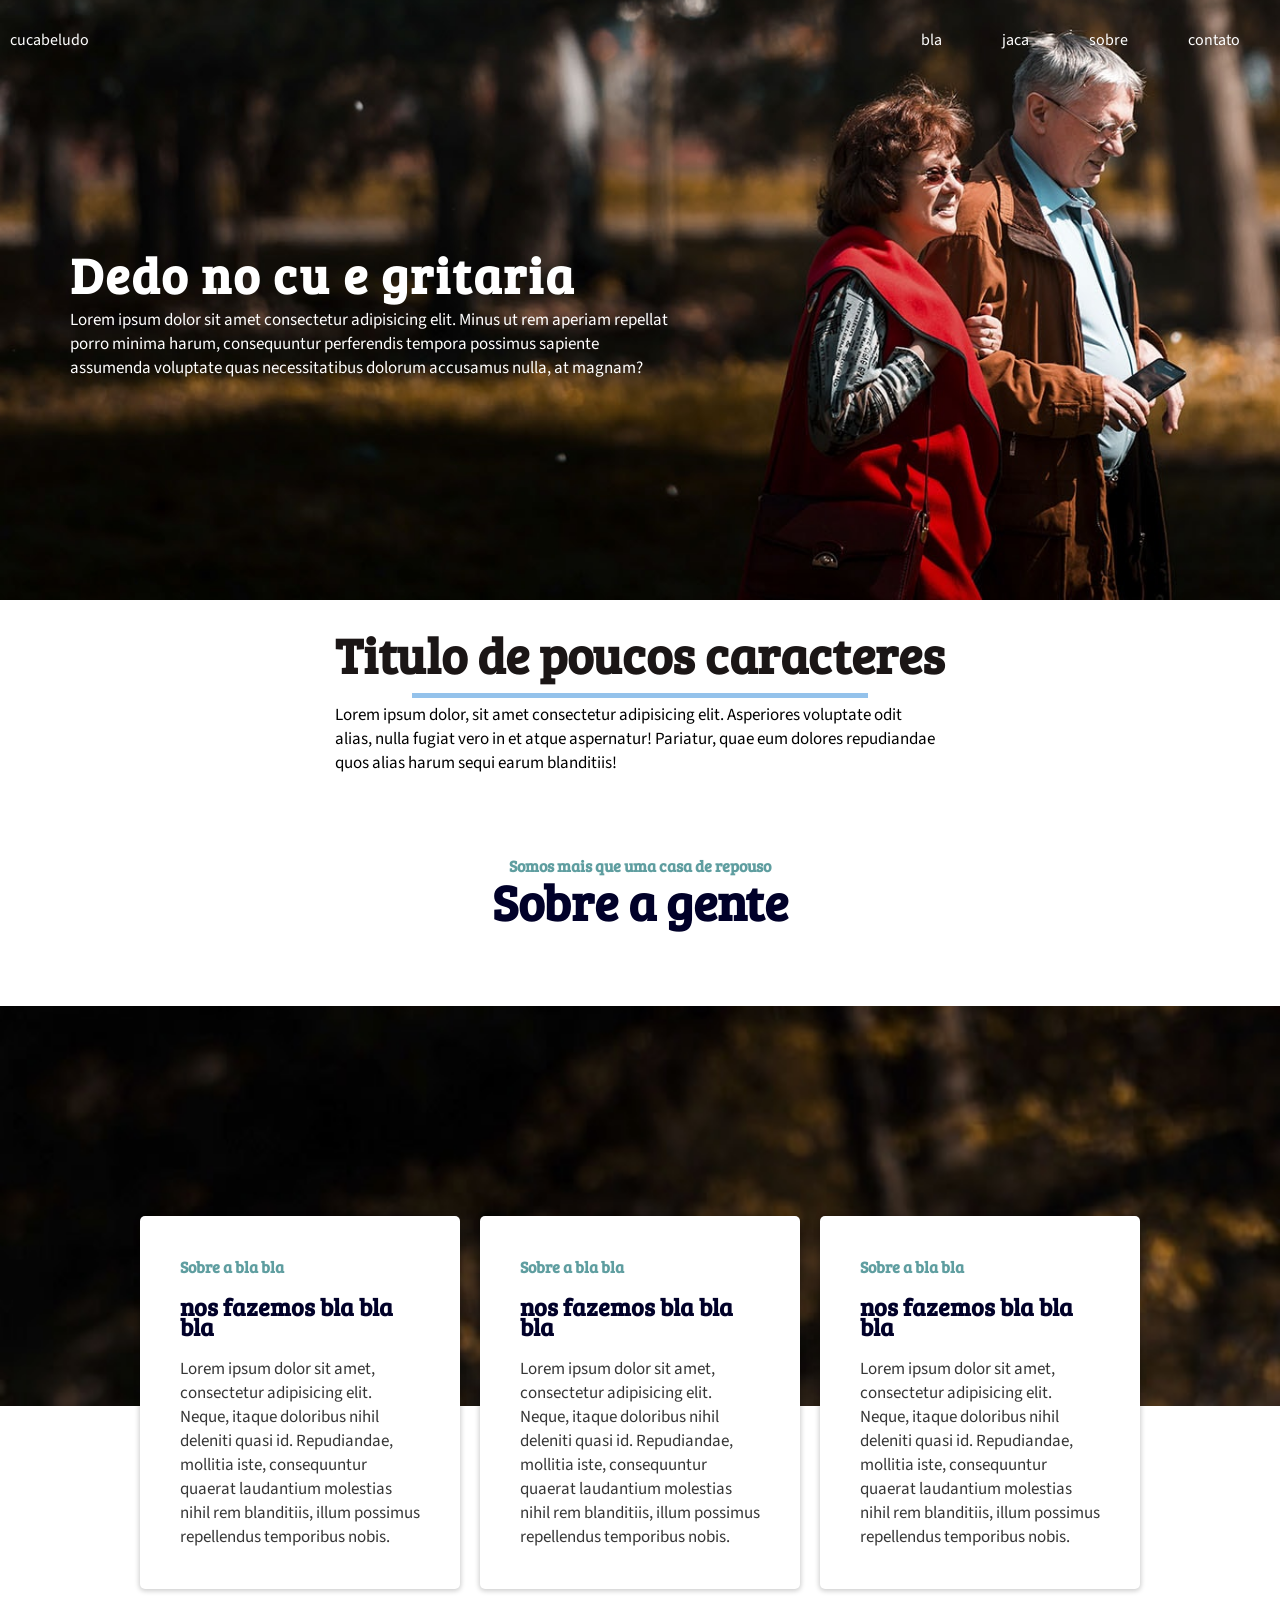
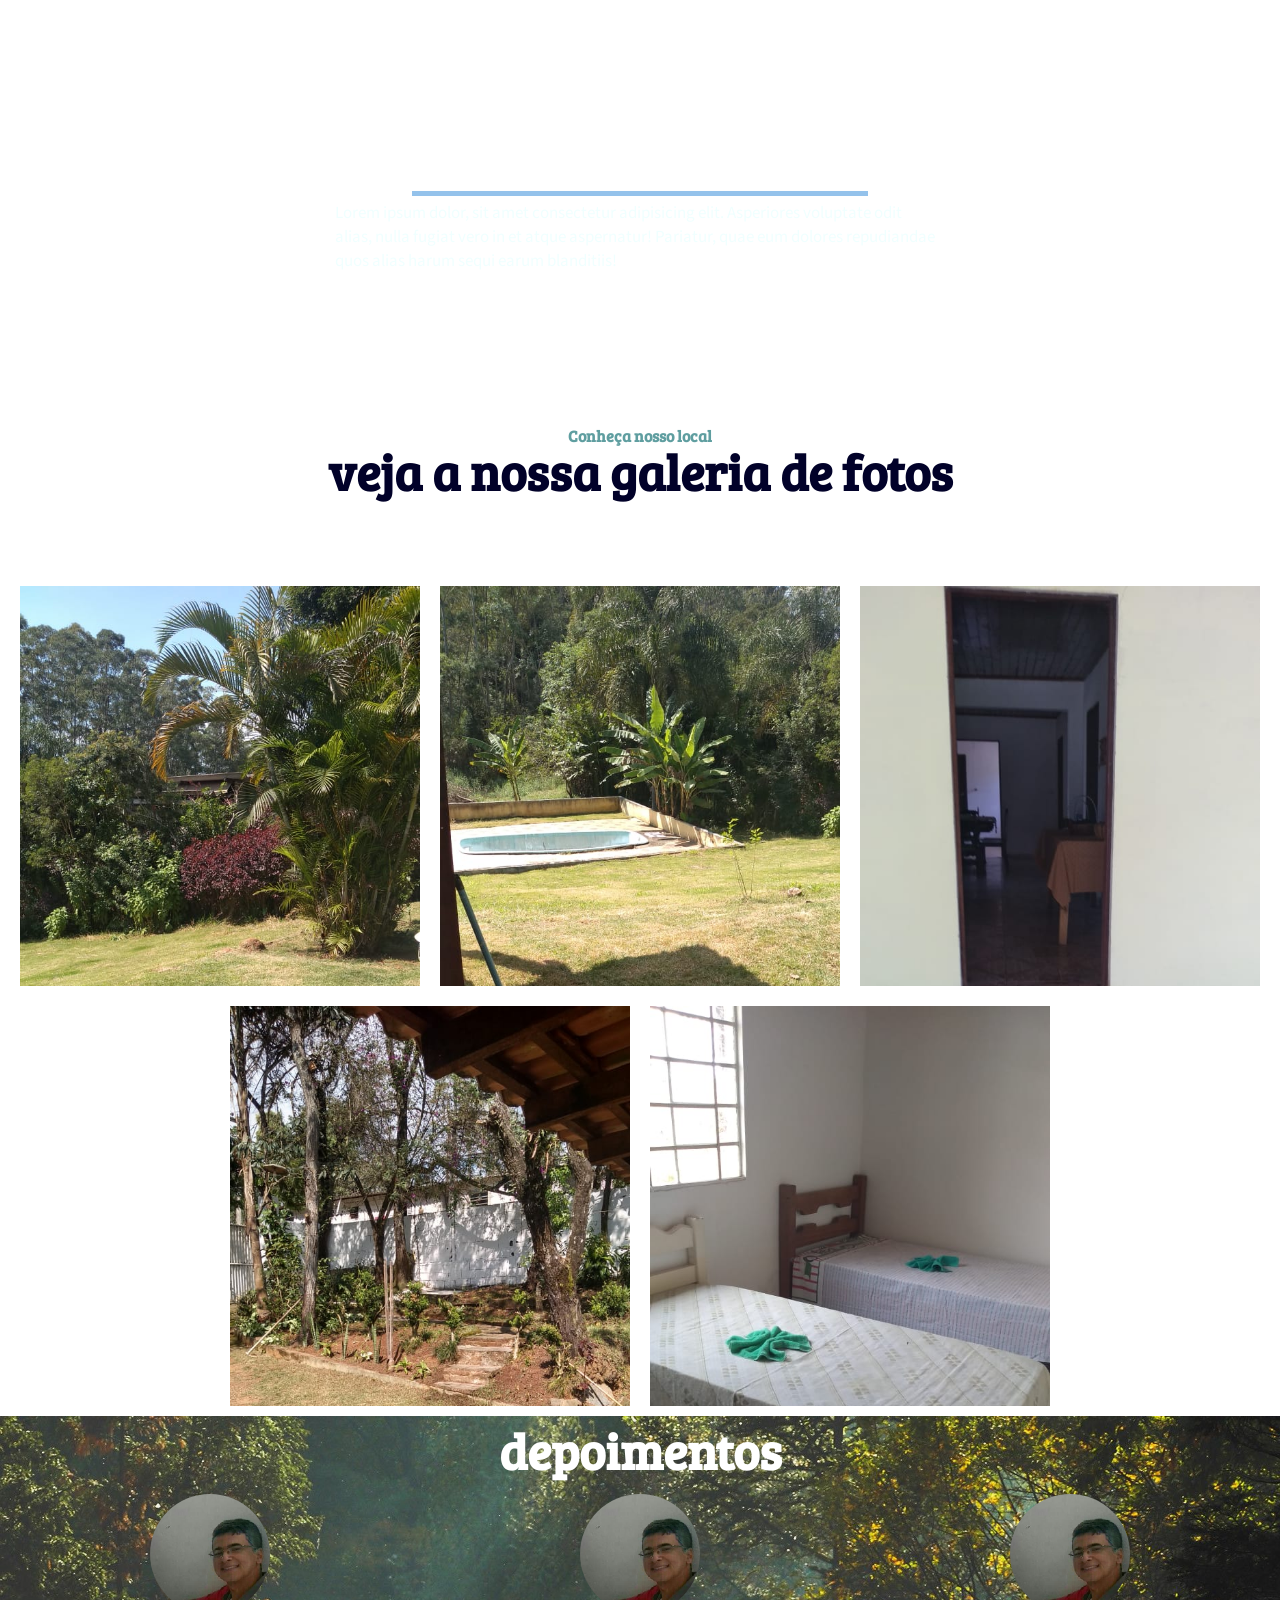
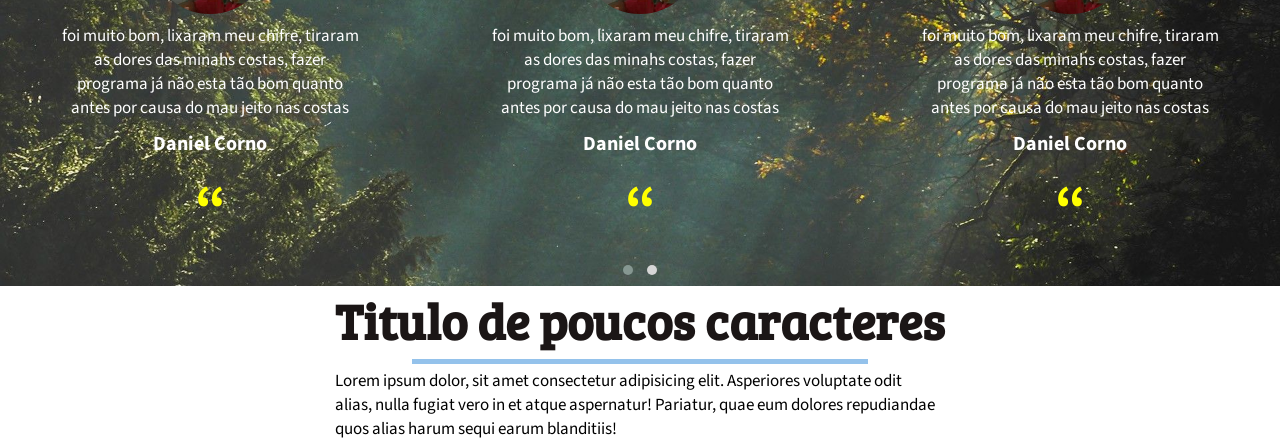
==== index.html @ 630dff47 "galeria ok" ====
<!DOCTYPE html>
<html lang=pt-br>
<head>
    
    <title>Nossa nota</title>
    <meta charset=UTF-8> <!-- ISO-8859-1 -->
    <meta name=viewport content="width=device-width, initial-scale=1.0">
    <meta name=description content="sistema de notas para professores">
    <meta name=keywords content="notas"> <!-- Opcional -->
    <meta name=author content='Daniel52x e Viniciuswz'>
    
    <!-- favicon, arquivo de imagem podendo ser 8x8 - 16x16 - 32x32px com extensão .ico -->
    <link rel="shortcut icon" href="imagens/favicon.ico" type="image/x-icon">
    
    <!-- CSS PADRÃO -->
    <link href="css/default.css" rel=stylesheet>
    
    <!-- Telas Responsivas -->
    <link rel=stylesheet media="screen and (max-width:480px)" href="css/style480.css">
    <link rel=stylesheet media="screen and (min-width:481px) and (max-width:768px)" href="css/style768.css">
    <link rel=stylesheet media="screen and (min-width:769px) and (max-width:1024px)" href="css/style1024.css">
    <link rel=stylesheet media="screen and (min-width:1025px)" href="css/style1025.css">
    <!-- JS-->
    <script src="lib/_jquery/jquery.js"></script>
    <script src="js/js.js"></script>
    
    <!--FONT AWESOME-->
    <link rel="stylesheet" href="https://use.fontawesome.com/releases/v5.7.2/css/all.css" integrity="sha384-fnmOCqbTlWIlj8LyTjo7mOUStjsKC4pOpQbqyi7RrhN7udi9RwhKkMHpvLbHG9Sr" crossorigin="anonymous">
    <!--OWL-->
    
    <link rel="stylesheet" href="lib/_owl/css/owl.carousel.min.css">
    <link rel="stylesheet" href="lib/_owl/css/owl.theme.default.min.css">
    <script src="lib/_owl/js/owl.carousel.min.js"> </script>
    <!--aaaa-->
    <!-- Core CSS file -->
<link rel="stylesheet" href="lib/_photo/photoswipe.css"> 

<!-- Skin CSS file (styling of UI - buttons, caption, etc.)
     In the folder of skin CSS file there are also:
     - .png and .svg icons sprite, 
     - preloader.gif (for browsers that do not support CSS animations) -->
<link rel="stylesheet" href="lib/_photo/default-skin/default-skin.css"> 

<!-- Core JS file -->
<script src="lib/_photo/photoswipe.min.js"></script> 

<!-- UI JS file -->
<script src="lib/_photo/photoswipe-ui-default.min.js"></script> 
    
</head>
<body>
    
    <header>
        <div class="container">
            <a href="#"> 
                cucabeludo
            </a>
            <nav class="menu">
                <div>
                    <ul>
                        <span class="mobile-close">×</span>
                        
                        <li id="banner">bla</li>
                        <li id="planos">jaca</li>
                        <li id="alunos">sobre</li>
                        <li id="app">contato</li>
                    </ul>
                </div>
            </nav>
            <i class="fas fa-bars"></i>
        </div>
    </header>
    <section class="banner">
        <div>
            <h1>Dedo no cu e gritaria</h1>
            <p>Lorem ipsum dolor sit amet consectetur adipisicing elit. Minus ut rem aperiam repellat porro minima harum, consequuntur perferendis tempora possimus sapiente assumenda voluptate quas necessitatibus dolorum accusamus nulla, at magnam?</p>
        </div>
    </section>
    <main class="corpo">
        <section class="titulo-texto">
            <div>
                <h1>Titulo de poucos caracteres</h1>
                <hr>
                <p>Lorem ipsum dolor, sit amet consectetur adipisicing elit. Asperiores voluptate odit alias, nulla fugiat vero in et atque aspernatur! Pariatur, quae eum dolores repudiandae quos alias harum sequi earum blanditiis!</p>
            </div>
        </section>
        
        
        
        <section class="sobre">
            <h4>Somos mais que uma casa de repouso</h4>
            <h1>Sobre a gente</h1>
            <div class="crop-sobre">
                <img src="imagens/idosos-tablet.jpg" alt="">
            </div>
            <div class="container">
                <div class="item-sobre">
                    <h4>Sobre a bla bla</h4>
                    <h1>nos fazemos bla bla bla</h1>
                    <p>Lorem ipsum dolor sit amet, consectetur adipisicing elit. Neque, itaque doloribus nihil deleniti quasi id. Repudiandae, mollitia iste, consequuntur quaerat laudantium molestias nihil rem blanditiis, illum possimus repellendus temporibus nobis.</p>
                </div>
                <div class="item-sobre">
                    <h4>Sobre a bla bla</h4>
                    <h1>nos fazemos bla bla bla</h1>
                    <p>Lorem ipsum dolor sit amet, consectetur adipisicing elit. Neque, itaque doloribus nihil deleniti quasi id. Repudiandae, mollitia iste, consequuntur quaerat laudantium molestias nihil rem blanditiis, illum possimus repellendus temporibus nobis.</p>
                </div>
                <div class="item-sobre">
                    <h4>Sobre a bla bla</h4>
                    <h1>nos fazemos bla bla bla</h1>
                    <p>Lorem ipsum dolor sit amet, consectetur adipisicing elit. Neque, itaque doloribus nihil deleniti quasi id. Repudiandae, mollitia iste, consequuntur quaerat laudantium molestias nihil rem blanditiis, illum possimus repellendus temporibus nobis.</p>
                </div>
            </div>
        </section>
        
        <section class="titulo-texto paralax">
            <div>
                <h1>Titulo de poucos caracteres</h1>
                <hr>
                <p>Lorem ipsum dolor, sit amet consectetur adipisicing elit. Asperiores voluptate odit alias, nulla fugiat vero in et atque aspernatur! Pariatur, quae eum dolores repudiandae quos alias harum sequi earum blanditiis!</p>
            </div>
        </section>

        

        <section class="galeria" >
            <h4>Conheça nosso local</h4>
            <h1>veja a nossa galeria de fotos</h1>
            <div class="box-galeria">
                <figure>
                    <a href="imagens/galeria/01.jpg"  data-size="585x1040">
                        <img src="imagens/galeria/01.jpg"  alt="Image description" />
                    </a>
                      <figcaption >Legenda 1</figcaption>
                                                        
                  </figure>
              
                  <figure>
                    <a href="imagens/galeria/02.jpg"  data-size="585x1040">
                        <img src="imagens/galeria/02.jpg"  alt="Image description" />
                    </a>
                    <figcaption >Legenda 2</figcaption>
                  </figure>
              
                  <figure>
                    <a href="imagens/galeria/03.jpg"  data-size="585x1040">
                        <img src="imagens/galeria/03.jpg"  alt="Image description" />
                    </a>
                    <figcaption >Legenda 3</figcaption>
                  </figure>
              
                  <figure>
                    <a href="imagens/galeria/04.jpg"  data-size="585x1040">
                        <img src="imagens/galeria/04.jpg"  alt="Image description" />
                    </a>
                    <figcaption >Legenda 4</figcaption>
                  </figure>
                  <figure>
                      <a href="imagens/galeria/05.jpg"  data-size="585x1040">
                          <img src="imagens/galeria/05.jpg"  alt="Image description" />
                      </a>
                      <figcaption >Legenda 5</figcaption>
                  </figure>
            </div>

        </section>
        <section class="depoimentos">
            <h1>depoimentos</h1>
            <div class="owl-carousel owl-theme box-depoimentos">
                <div class="dep-item">
                    <div>
                        <img src="imagens/depoimentos/daniel.png" alt="Idoso mandando um joinha pelo otimo serviço da casa de repouso">
                    </div>
                    <p>foi muito bom, lixaram meu chifre, tiraram as dores das minahs costas, fazer programa já não esta tão bom quanto antes por causa do mau jeito nas costas</p>
                    <p>Daniel Corno</p>
                    <span>&ldquo;</span>
                </div>
                <div class="dep-item">
                    <div>
                        <img src="imagens/depoimentos/daniel.png" alt="Idoso mandando um joinha pelo otimo serviço da casa de repouso">
                    </div>
                    <p>foi muito bom, lixaram meu chifre, tiraram as dores das minahs costas, fazer programa já não esta tão bom quanto antes por causa do mau jeito nas costas</p>
                    <p>Daniel Corno</p>
                    <span>&ldquo;</span>
                </div>
                <div class="dep-item">
                    <div>
                        <img src="imagens/depoimentos/daniel.png" alt="Idoso mandando um joinha pelo otimo serviço da casa de repouso">
                    </div>
                    <p>foi muito bom, lixaram meu chifre, tiraram as dores das minahs costas, fazer programa já não esta tão bom quanto antes por causa do mau jeito nas costas</p>
                    <p>Daniel Corno</p>
                    <span>&ldquo;</span>
                </div>
                <div class="dep-item">
                    <div>
                        <img src="imagens/depoimentos/daniel.png" alt="Idoso mandando um joinha pelo otimo serviço da casa de repouso">
                    </div>
                    <p>foi muito bom, lixaram meu chifre, tiraram as dores das minahs costas, fazer programa já não esta tão bom quanto antes por causa do mau jeito nas costas</p>
                    <p>Daniel Corno</p>
                    <span>&ldquo;</span>
                </div>
            </div>
        </section>

        <section class="titulo-texto">
            <div>
                <h1>Titulo de poucos caracteres</h1>
                <hr>
                <p>Lorem ipsum dolor, sit amet consectetur adipisicing elit. Asperiores voluptate odit alias, nulla fugiat vero in et atque aspernatur! Pariatur, quae eum dolores repudiandae quos alias harum sequi earum blanditiis!</p>
            </div>
        </section>
        
        <!--MODAL-->
        <!-- Root element of PhotoSwipe. Must have class pswp. -->
        <div class="pswp" tabindex="-1" role="dialog" aria-hidden="true">
        
            <!-- Background of PhotoSwipe. 
                 It's a separate element, as animating opacity is faster than rgba(). -->
            <div class="pswp__bg"></div>
        
            <!-- Slides wrapper with overflow:hidden. -->
            <div class="pswp__scroll-wrap">
        
                <!-- Container that holds slides. PhotoSwipe keeps only 3 slides in DOM to save memory. -->
                <!-- don't modify these 3 pswp__item elements, data is added later on. -->
                <div class="pswp__container">
                    <div class="pswp__item"></div>
                    <div class="pswp__item"></div>
                    <div class="pswp__item"></div>
                </div>
        
                <!-- Default (PhotoSwipeUI_Default) interface on top of sliding area. Can be changed. -->
                <div class="pswp__ui pswp__ui--hidden">
        
                    <div class="pswp__top-bar">
        
                        <!--  Controls are self-explanatory. Order can be changed. -->
        
                        <div class="pswp__counter"></div>
        
                        <button class="pswp__button pswp__button--close" title="Close (Esc)"></button>
        
                        <button class="pswp__button pswp__button--share" title="Share"></button>
        
                        <button class="pswp__button pswp__button--fs" title="Toggle fullscreen"></button>
        
                        <button class="pswp__button pswp__button--zoom" title="Zoom in/out"></button>
        
                        <!-- Preloader demo https://codepen.io/dimsemenov/pen/yyBWoR -->
                        <!-- element will get class pswp__preloader--active when preloader is running -->
                        <div class="pswp__preloader">
                            <div class="pswp__preloader__icn">
                              <div class="pswp__preloader__cut">
                                <div class="pswp__preloader__donut"></div>
                              </div>
                            </div>
                        </div>
                    </div>
        
                    <div class="pswp__share-modal pswp__share-modal--hidden pswp__single-tap">
                        <div class="pswp__share-tooltip"></div> 
                    </div>
        
                    <button class="pswp__button pswp__button--arrow--left" title="Previous (arrow left)">
                    </button>
        
                    <button class="pswp__button pswp__button--arrow--right" title="Next (arrow right)">
                    </button>
        
                    <div class="pswp__caption">
                        <div class="pswp__caption__center"></div>
                    </div>
        
                  </div>
        
                </div>
        
        </div>
        
    </main>
    
    
    <script src="js/galeria.js"></script>
</body>
</html>
---- css/default.css ----
/* @import url('https://fonts.googleapis.com/css?family=Open+Sans'); */
@import url('https://fonts.googleapis.com/css?family=Bree+Serif&display=swap');
@import url('https://fonts.googleapis.com/css?family=Source+Sans+Pro&display=swap');

*{
    margin: 0;
    padding: 0;
    box-sizing: border-box;
    font-family: 'Source Sans Pro', sans-serif;
}
a{
    text-decoration: none
}

h1,h2,h3,h4,h5,h6{
    font-family: 'Bree Serif', serif;
}

/* #DDDEE1  #94c2eb #0E171B */
.container{
    max-width: 1366px;
    margin: 0 auto;
    display: flex;
    flex-wrap: wrap;
    justify-content: space-between;
    width: 100%
}
header{
   
    height: 80px;
    display: flex;
    align-items: center;
    justify-content: space-between;
    position: fixed;
    top: 0;
    z-index: 2;
    width: 100%;
    color:white;
    opacity: 0;
    
}

.mobile-close{
    display: none !important;
    color: azure;
    font-size: 40px;
    font-weight: bold;
    
    text-align: end;
    width: 90%;
    margin: 0 auto;
    cursor: pointer;
}

header .fa-bars{
    display: none;
    color: white;
    font-size: 30px;
    margin-right: 20px;
    line-height: 50px;
}

header a{
    display: flex;
    align-items: center;
    max-width: 140px;
    height: 80px;
    margin-left: 10px; 
    color: white
}

header a img{
    align-self: center;
    width: 100%;
}

nav.menu{
    margin-right: 10px;
}

nav.menu ul{
    display: flex;
    list-style: none;
}

nav.menu a{
    text-decoration: none;
    color: white
}


nav.menu ul li{
    display: block;
    line-height: 80px;
    height: 80px;
    padding: 0 30px;
    cursor: pointer;
}

nav.menu ul li:hover{
    background-color: #7AB7C1
}

.banner {
    background-image: url('../imagens/idosos-desk.jpg');
    background-size: cover;
    background-position: center;
    background-repeat: no-repeat;
    width: 100%;
    position: fixed;
    height: 600px;
}

.banner div{
    color:white;
    position: absolute;
    bottom: 220px;
    left: 70px;
}


.banner div h1{
   font-size: 50px;
   letter-spacing: 2px;
}

.banner div p{
   max-width: 600px;
   font-size:  17px

 }

main{
    position: relative;
    top: 600px;
    background-color: white;
    transition: 1s;
    padding-top: 20px
}

.header-margin-top{
    margin-top: 80px
}

.titulo-texto{
    display: flex;
    justify-content: center;
    /* margin-top: 10px; */
}

.titulo-texto div{
    /* max-width: 600px */
}

.titulo-texto h1{
    text-align: center;
    color: #1b1616;
    font-size: 50px;
}

.titulo-texto hr{
    height: 5px;
    outline: none;
    border: 0;
    background-color: #94c2eb;
    width: 456px;
    margin: 5px auto;
}
.titulo-texto p{
    
max-width: 600px;
font-size:  17px
}

.paralax{
    background-image: url('../imagens/idosos-desk.jpg');
    background-size: cover;
    background-attachment: fixed;
    background-position: center;
    background-repeat: no-repeat;
    color: azure !important;
    height: 300px;
    align-items: center
}

.paralax h1{
    color: white;
   
}

.sobre{
    background-color: white;
    height: 790px;
}

.sobre .crop-sobre{
    overflow: hidden;
    width: 100%;
    height: 400px;
}

.sobre img{
    width: 100%
}

.sobre > h4{
    color: cadetblue;
    width: 100%;
    text-align: center;
    margin-top: 80px
    
}

.sobre > h1{
    text-align: center;
    width: 100%;
    color: #010129;
    font-size: 50px;
    margin-bottom: 80px;
    line-height: 50px;
}

.sobre .container{
    justify-content: center;
    position: relative;
    bottom: 200px;
}

.sobre .item-sobre{
    width: 320px;
    background-color: white;
    padding: 40px;
    border-radius: 5px;
    box-shadow: 0px 1px 5px 1px rgba(0, 0, 0, 0.2);
    margin: 10px;
}

.sobre .item-sobre h4{color: cadetblue;}

.sobre .item-sobre h1{line-height: 20px;margin: 20px 0;color: #010129;}

.sobre .item-sobre p{

color: #363636;
font-size:  17px
}


.depoimentos{
    background-color: white;
    background-image: url('../imagens/original/natureza.jpg');

    background-position: top;
    background-size: cover;
    background-repeat: no-repeat;

}

.depoimentos h1{
    width: 100%;
    text-align: center;
    font-size: 50px;
    color: white
}

.depoimentos .dep-item{
    color: white;

}

.depoimentos .dep-item div{
    width: 120px;
    height: 120px;;
    overflow: hidden;;
    border-radius: 50%;
    margin: 10px auto;
   

}

.depoimentos .dep-item div img{
    width: 100%
    
}
.depoimentos .dep-item p{
    width: 90%;
    margin: 10px auto;
    font-size:  17px;
    text-align: center;
    display: block;
    max-width: 300px
}

.depoimentos .dep-item p + p, .depoimentos .dep-item span{
    font-weight: bold;
    width: 100%;
    text-align: center;
    font-size: 20px;
    
}

.depoimentos .dep-item span{
    font-family: 'Source Sans Pro', sans-serif;
    display: block;
    font-size: 58px;;
    color: yellow
    
}

.depoimentos .dep-item{
    
}

.box-depoimentos{
   width: 1000px;

    
   
}

.galeria{
display: flex;
justify-content: center;
flex-wrap: wrap
}

.galeria figure{
    margin: 10px;
    overflow: hidden;
    width: 400px;
    height: 400px;
}

.galeria figure a{
    
}

.galeria figure a img{
    width: 100%
}

.galeria figure figcaption{
    display: none
}

.galeria > h4{
    color: cadetblue;
    width: 100%;
    text-align: center;
    margin-top: 80px
    
}

.galeria > h1{
    text-align: center;
    width: 100%;
    color: #010129;
    font-size: 50px;
    margin-bottom: 80px;
    line-height: 50px;
}

.box-galeria{
    display: flex;
    justify-content: center;
    flex-wrap: wrap
}
---- css/style480.css ----
header{
    height: 50px;
}

header a{
    max-width: 70px;
    height: 50px;
}


.mobile-close{
    display: block !important;
}

header .fa-bars{
    display: block;
}

nav.menu{
    margin: 0;
    position: fixed;
    top: 0px;
    bottom: 0;
    right: 0;
    color: white;
    transition: .6s;
    overflow: hidden;
    width: 0%;
}

nav.menu.menu-ativo{
    width: 100%;
}

nav.menu ul{
    display: flex;
    list-style: none;
    background-color: black;
    flex-direction: column;
    width: 100vw;
    height: 100vh 
}

nav.menu ul li{
    display: block;
    line-height: 40px;
    height: 40px;
    padding: 0 30px;
    cursor: pointer;
    width: 100%;
    
}

nav.menu ul li{
    display: block;
    line-height: 50px;
    height: 50px;
    padding: 0 30px;
    cursor: pointer;
    width: 100%;
}

.menu a{
    white-space: nowrap;
    display: flex;
    max-width:100vw;
    height: auto;
}

.sobre .container{

    flex-direction: column;
    align-items: center
}

.sobre{
    height: auto;
    height: 1500px;
}

.titulo-texto h1{
    font-size: 40px
}

.titulo-texto p{
    max-width: 90%;
    margin: 0 auto
}
---- css/style768.css ----
header{
    height: 50px;
}

header a{
    max-width: 70px;
    height: 50px;
}


.mobile-close{
    display: block !important;
}

header .fa-bars{
    display: block;
}

nav.menu{
    margin: 0;
    position: fixed;
    top: 0px;
    bottom: 0;
    right: 0;
    color: white;
    transition: .6s;
    overflow: hidden;
    width: 0%;
}

nav.menu.menu-ativo{
    width: 100%;
}

nav.menu ul{
    display: flex;
    list-style: none;
    background-color: black;
    flex-direction: column;
    width: 100vw;
    height: 100vh 
}

nav.menu ul li{
    display: block;
    line-height: 50px;
    height: 50px;
    padding: 0 30px;
    cursor: pointer;
    width: 100%;
}

.menu a{
    white-space: nowrap;
    display: flex;
    max-width:100vw;
    height: auto;
}

.banner div{
    width: 100%;
    left: 0;
    bottom: 30%;
}

.banner div h1{
    width: 90%;
    margin: 0 auto;
    text-align: center
}

.banner div p{
    width: 90%;
    margin: 0 auto
}


.sobre .container{

    flex-direction: column;
    align-items: center
}

.sobre{
    height: auto;
    height: 1500px;
}

.titulo-texto h1{
    font-size: 40px
}

.titulo-texto p{
    max-width: 90%;
    margin: 0 auto
}
---- css/style1024.css ----
@media only screen and (min-width:769px) and (max-width:1019px){
    .sobre{
        height: 1121px;
    }
}
---- css/style1025.css ----
header{
    opacity: 1 !important;
     /* background-color: rgba(83, 152, 255, 1);  */
}
---- lib/_photo/photoswipe.css ----
/*! PhotoSwipe main CSS by Dmitry Semenov | photoswipe.com | MIT license */
/*
	Styles for basic PhotoSwipe functionality (sliding area, open/close transitions)
*/
/* pswp = photoswipe */
.pswp {
  display: none;
  position: absolute;
  width: 100%;
  height: 100%;
  left: 0;
  top: 0;
  overflow: hidden;
  -ms-touch-action: none;
  touch-action: none;
  z-index: 1500;
  -webkit-text-size-adjust: 100%;
  /* create separate layer, to avoid paint on window.onscroll in webkit/blink */
  -webkit-backface-visibility: hidden;
  outline: none; }
  .pswp * {
    -webkit-box-sizing: border-box;
            box-sizing: border-box; }
  .pswp img {
    max-width: none; }

/* style is added when JS option showHideOpacity is set to true */
.pswp--animate_opacity {
  /* 0.001, because opacity:0 doesn't trigger Paint action, which causes lag at start of transition */
  opacity: 0.001;
  will-change: opacity;
  /* for open/close transition */
  -webkit-transition: opacity 333ms cubic-bezier(0.4, 0, 0.22, 1);
          transition: opacity 333ms cubic-bezier(0.4, 0, 0.22, 1); }

.pswp--open {
  display: block; }

.pswp--zoom-allowed .pswp__img {
  /* autoprefixer: off */
  cursor: -webkit-zoom-in;
  cursor: -moz-zoom-in;
  cursor: zoom-in; }

.pswp--zoomed-in .pswp__img {
  /* autoprefixer: off */
  cursor: -webkit-grab;
  cursor: -moz-grab;
  cursor: grab; }

.pswp--dragging .pswp__img {
  /* autoprefixer: off */
  cursor: -webkit-grabbing;
  cursor: -moz-grabbing;
  cursor: grabbing; }

/*
	Background is added as a separate element.
	As animating opacity is much faster than animating rgba() background-color.
*/
.pswp__bg {
  position: absolute;
  left: 0;
  top: 0;
  width: 100%;
  height: 100%;
  background: #000;
  opacity: 0;
  -webkit-transform: translateZ(0);
          transform: translateZ(0);
  -webkit-backface-visibility: hidden;
  will-change: opacity; }

.pswp__scroll-wrap {
  position: absolute;
  left: 0;
  top: 0;
  width: 100%;
  height: 100%;
  overflow: hidden; }

.pswp__container,
.pswp__zoom-wrap {
  -ms-touch-action: none;
  touch-action: none;
  position: absolute;
  left: 0;
  right: 0;
  top: 0;
  bottom: 0; }

/* Prevent selection and tap highlights */
.pswp__container,
.pswp__img {
  -webkit-user-select: none;
  -moz-user-select: none;
  -ms-user-select: none;
      user-select: none;
  -webkit-tap-highlight-color: transparent;
  -webkit-touch-callout: none; }

.pswp__zoom-wrap {
  position: absolute;
  width: 100%;
  -webkit-transform-origin: left top;
  -ms-transform-origin: left top;
  transform-origin: left top;
  /* for open/close transition */
  -webkit-transition: -webkit-transform 333ms cubic-bezier(0.4, 0, 0.22, 1);
          transition: transform 333ms cubic-bezier(0.4, 0, 0.22, 1); }

.pswp__bg {
  will-change: opacity;
  /* for open/close transition */
  -webkit-transition: opacity 333ms cubic-bezier(0.4, 0, 0.22, 1);
          transition: opacity 333ms cubic-bezier(0.4, 0, 0.22, 1); }

.pswp--animated-in .pswp__bg,
.pswp--animated-in .pswp__zoom-wrap {
  -webkit-transition: none;
  transition: none; }

.pswp__container,
.pswp__zoom-wrap {
  -webkit-backface-visibility: hidden; }

.pswp__item {
  position: absolute;
  left: 0;
  right: 0;
  top: 0;
  bottom: 0;
  overflow: hidden; }

.pswp__img {
  position: absolute;
  width: auto;
  height: auto;
  top: 0;
  left: 0; }

/*
	stretched thumbnail or div placeholder element (see below)
	style is added to avoid flickering in webkit/blink when layers overlap
*/
.pswp__img--placeholder {
  -webkit-backface-visibility: hidden; }

/*
	div element that matches size of large image
	large image loads on top of it
*/
.pswp__img--placeholder--blank {
  background: #222; }

.pswp--ie .pswp__img {
  width: 100% !important;
  height: auto !important;
  left: 0;
  top: 0; }

/*
	Error message appears when image is not loaded
	(JS option errorMsg controls markup)
*/
.pswp__error-msg {
  position: absolute;
  left: 0;
  top: 50%;
  width: 100%;
  text-align: center;
  font-size: 14px;
  line-height: 16px;
  margin-top: -8px;
  color: #CCC; }

.pswp__error-msg a {
  color: #CCC;
  text-decoration: underline; }
---- lib/_photo/default-skin/default-skin.css ----
/*! PhotoSwipe Default UI CSS by Dmitry Semenov | photoswipe.com | MIT license */
/*

	Contents:

	1. Buttons
	2. Share modal and links
	3. Index indicator ("1 of X" counter)
	4. Caption
	5. Loading indicator
	6. Additional styles (root element, top bar, idle state, hidden state, etc.)

*/
/*
	
	1. Buttons

 */
/* <button> css reset */
.pswp__button {
  width: 44px;
  height: 44px;
  position: relative;
  background: none;
  cursor: pointer;
  overflow: visible;
  -webkit-appearance: none;
  display: block;
  border: 0;
  padding: 0;
  margin: 0;
  float: right;
  opacity: 0.75;
  -webkit-transition: opacity 0.2s;
          transition: opacity 0.2s;
  -webkit-box-shadow: none;
          box-shadow: none; }
  .pswp__button:focus, .pswp__button:hover {
    opacity: 1; }
  .pswp__button:active {
    outline: none;
    opacity: 0.9; }
  .pswp__button::-moz-focus-inner {
    padding: 0;
    border: 0; }

/* pswp__ui--over-close class it added when mouse is over element that should close gallery */
.pswp__ui--over-close .pswp__button--close {
  opacity: 1; }

.pswp__button,
.pswp__button--arrow--left:before,
.pswp__button--arrow--right:before {
  background: url(default-skin.png) 0 0 no-repeat;
  background-size: 264px 88px;
  width: 44px;
  height: 44px; }

@media (-webkit-min-device-pixel-ratio: 1.1), (-webkit-min-device-pixel-ratio: 1.09375), (min-resolution: 105dpi), (min-resolution: 1.1dppx) {
  /* Serve SVG sprite if browser supports SVG and resolution is more than 105dpi */
  .pswp--svg .pswp__button,
  .pswp--svg .pswp__button--arrow--left:before,
  .pswp--svg .pswp__button--arrow--right:before {
    background-image: url(default-skin.svg); }
  .pswp--svg .pswp__button--arrow--left,
  .pswp--svg .pswp__button--arrow--right {
    background: none; } }

.pswp__button--close {
  background-position: 0 -44px; }

.pswp__button--share {
  background-position: -44px -44px; }

.pswp__button--fs {
  display: none; }

.pswp--supports-fs .pswp__button--fs {
  display: block; }

.pswp--fs .pswp__button--fs {
  background-position: -44px 0; }

.pswp__button--zoom {
  display: none;
  background-position: -88px 0; }

.pswp--zoom-allowed .pswp__button--zoom {
  display: block; }

.pswp--zoomed-in .pswp__button--zoom {
  background-position: -132px 0; }

/* no arrows on touch screens */
.pswp--touch .pswp__button--arrow--left,
.pswp--touch .pswp__button--arrow--right {
  visibility: hidden; }

/*
	Arrow buttons hit area
	(icon is added to :before pseudo-element)
*/
.pswp__button--arrow--left,
.pswp__button--arrow--right {
  background: none;
  top: 50%;
  margin-top: -50px;
  width: 70px;
  height: 100px;
  position: absolute; }

.pswp__button--arrow--left {
  left: 0; }

.pswp__button--arrow--right {
  right: 0; }

.pswp__button--arrow--left:before,
.pswp__button--arrow--right:before {
  content: '';
  top: 35px;
  background-color: rgba(0, 0, 0, 0.3);
  height: 30px;
  width: 32px;
  position: absolute; }

.pswp__button--arrow--left:before {
  left: 6px;
  background-position: -138px -44px; }

.pswp__button--arrow--right:before {
  right: 6px;
  background-position: -94px -44px; }

/*

	2. Share modal/popup and links

 */
.pswp__counter,
.pswp__share-modal {
  -webkit-user-select: none;
  -moz-user-select: none;
  -ms-user-select: none;
      user-select: none; }

.pswp__share-modal {
  display: block;
  background: rgba(0, 0, 0, 0.5);
  width: 100%;
  height: 100%;
  top: 0;
  left: 0;
  padding: 10px;
  position: absolute;
  z-index: 1600;
  opacity: 0;
  -webkit-transition: opacity 0.25s ease-out;
          transition: opacity 0.25s ease-out;
  -webkit-backface-visibility: hidden;
  will-change: opacity; }

.pswp__share-modal--hidden {
  display: none; }

.pswp__share-tooltip {
  z-index: 1620;
  position: absolute;
  background: #FFF;
  top: 56px;
  border-radius: 2px;
  display: block;
  width: auto;
  right: 44px;
  -webkit-box-shadow: 0 2px 5px rgba(0, 0, 0, 0.25);
          box-shadow: 0 2px 5px rgba(0, 0, 0, 0.25);
  -webkit-transform: translateY(6px);
      -ms-transform: translateY(6px);
          transform: translateY(6px);
  -webkit-transition: -webkit-transform 0.25s;
          transition: transform 0.25s;
  -webkit-backface-visibility: hidden;
  will-change: transform; }
  .pswp__share-tooltip a {
    display: block;
    padding: 8px 12px;
    color: #000;
    text-decoration: none;
    font-size: 14px;
    line-height: 18px; }
    .pswp__share-tooltip a:hover {
      text-decoration: none;
      color: #000; }
    .pswp__share-tooltip a:first-child {
      /* round corners on the first/last list item */
      border-radius: 2px 2px 0 0; }
    .pswp__share-tooltip a:last-child {
      border-radius: 0 0 2px 2px; }

.pswp__share-modal--fade-in {
  opacity: 1; }
  .pswp__share-modal--fade-in .pswp__share-tooltip {
    -webkit-transform: translateY(0);
        -ms-transform: translateY(0);
            transform: translateY(0); }

/* increase size of share links on touch devices */
.pswp--touch .pswp__share-tooltip a {
  padding: 16px 12px; }

a.pswp__share--facebook:before {
  content: '';
  display: block;
  width: 0;
  height: 0;
  position: absolute;
  top: -12px;
  right: 15px;
  border: 6px solid transparent;
  border-bottom-color: #FFF;
  -webkit-pointer-events: none;
  -moz-pointer-events: none;
  pointer-events: none; }

a.pswp__share--facebook:hover {
  background: #3E5C9A;
  color: #FFF; }
  a.pswp__share--facebook:hover:before {
    border-bottom-color: #3E5C9A; }

a.pswp__share--twitter:hover {
  background: #55ACEE;
  color: #FFF; }

a.pswp__share--pinterest:hover {
  background: #CCC;
  color: #CE272D; }

a.pswp__share--download:hover {
  background: #DDD; }

/*

	3. Index indicator ("1 of X" counter)

 */
.pswp__counter {
  position: absolute;
  left: 0;
  top: 0;
  height: 44px;
  font-size: 13px;
  line-height: 44px;
  color: #FFF;
  opacity: 0.75;
  padding: 0 10px; }

/*
	
	4. Caption

 */
.pswp__caption {
  position: absolute;
  left: 0;
  bottom: 0;
  width: 100%;
  min-height: 44px; }
  .pswp__caption small {
    font-size: 11px;
    color: #BBB; }

.pswp__caption__center {
  text-align: left;
  max-width: 420px;
  margin: 0 auto;
  font-size: 13px;
  padding: 10px;
  line-height: 20px;
  color: #CCC; }

.pswp__caption--empty {
  display: none; }

/* Fake caption element, used to calculate height of next/prev image */
.pswp__caption--fake {
  visibility: hidden; }

/*

	5. Loading indicator (preloader)

	You can play with it here - http://codepen.io/dimsemenov/pen/yyBWoR

 */
.pswp__preloader {
  width: 44px;
  height: 44px;
  position: absolute;
  top: 0;
  left: 50%;
  margin-left: -22px;
  opacity: 0;
  -webkit-transition: opacity 0.25s ease-out;
          transition: opacity 0.25s ease-out;
  will-change: opacity;
  direction: ltr; }

.pswp__preloader__icn {
  width: 20px;
  height: 20px;
  margin: 12px; }

.pswp__preloader--active {
  opacity: 1; }
  .pswp__preloader--active .pswp__preloader__icn {
    /* We use .gif in browsers that don't support CSS animation */
    background: url(preloader.gif) 0 0 no-repeat; }

.pswp--css_animation .pswp__preloader--active {
  opacity: 1; }
  .pswp--css_animation .pswp__preloader--active .pswp__preloader__icn {
    -webkit-animation: clockwise 500ms linear infinite;
            animation: clockwise 500ms linear infinite; }
  .pswp--css_animation .pswp__preloader--active .pswp__preloader__donut {
    -webkit-animation: donut-rotate 1000ms cubic-bezier(0.4, 0, 0.22, 1) infinite;
            animation: donut-rotate 1000ms cubic-bezier(0.4, 0, 0.22, 1) infinite; }

.pswp--css_animation .pswp__preloader__icn {
  background: none;
  opacity: 0.75;
  width: 14px;
  height: 14px;
  position: absolute;
  left: 15px;
  top: 15px;
  margin: 0; }

.pswp--css_animation .pswp__preloader__cut {
  /* 
			The idea of animating inner circle is based on Polymer ("material") loading indicator 
			 by Keanu Lee https://blog.keanulee.com/2014/10/20/the-tale-of-three-spinners.html
		*/
  position: relative;
  width: 7px;
  height: 14px;
  overflow: hidden; }

.pswp--css_animation .pswp__preloader__donut {
  -webkit-box-sizing: border-box;
          box-sizing: border-box;
  width: 14px;
  height: 14px;
  border: 2px solid #FFF;
  border-radius: 50%;
  border-left-color: transparent;
  border-bottom-color: transparent;
  position: absolute;
  top: 0;
  left: 0;
  background: none;
  margin: 0; }

@media screen and (max-width: 1024px) {
  .pswp__preloader {
    position: relative;
    left: auto;
    top: auto;
    margin: 0;
    float: right; } }

@-webkit-keyframes clockwise {
  0% {
    -webkit-transform: rotate(0deg);
            transform: rotate(0deg); }
  100% {
    -webkit-transform: rotate(360deg);
            transform: rotate(360deg); } }

@keyframes clockwise {
  0% {
    -webkit-transform: rotate(0deg);
            transform: rotate(0deg); }
  100% {
    -webkit-transform: rotate(360deg);
            transform: rotate(360deg); } }

@-webkit-keyframes donut-rotate {
  0% {
    -webkit-transform: rotate(0);
            transform: rotate(0); }
  50% {
    -webkit-transform: rotate(-140deg);
            transform: rotate(-140deg); }
  100% {
    -webkit-transform: rotate(0);
            transform: rotate(0); } }

@keyframes donut-rotate {
  0% {
    -webkit-transform: rotate(0);
            transform: rotate(0); }
  50% {
    -webkit-transform: rotate(-140deg);
            transform: rotate(-140deg); }
  100% {
    -webkit-transform: rotate(0);
            transform: rotate(0); } }

/*
	
	6. Additional styles

 */
/* root element of UI */
.pswp__ui {
  -webkit-font-smoothing: auto;
  visibility: visible;
  opacity: 1;
  z-index: 1550; }

/* top black bar with buttons and "1 of X" indicator */
.pswp__top-bar {
  position: absolute;
  left: 0;
  top: 0;
  height: 44px;
  width: 100%; }

.pswp__caption,
.pswp__top-bar,
.pswp--has_mouse .pswp__button--arrow--left,
.pswp--has_mouse .pswp__button--arrow--right {
  -webkit-backface-visibility: hidden;
  will-change: opacity;
  -webkit-transition: opacity 333ms cubic-bezier(0.4, 0, 0.22, 1);
          transition: opacity 333ms cubic-bezier(0.4, 0, 0.22, 1); }

/* pswp--has_mouse class is added only when two subsequent mousemove events occur */
.pswp--has_mouse .pswp__button--arrow--left,
.pswp--has_mouse .pswp__button--arrow--right {
  visibility: visible; }

.pswp__top-bar,
.pswp__caption {
  background-color: rgba(0, 0, 0, 0.5); }

/* pswp__ui--fit class is added when main image "fits" between top bar and bottom bar (caption) */
.pswp__ui--fit .pswp__top-bar,
.pswp__ui--fit .pswp__caption {
  background-color: rgba(0, 0, 0, 0.3); }

/* pswp__ui--idle class is added when mouse isn't moving for several seconds (JS option timeToIdle) */
.pswp__ui--idle .pswp__top-bar {
  opacity: 0; }

.pswp__ui--idle .pswp__button--arrow--left,
.pswp__ui--idle .pswp__button--arrow--right {
  opacity: 0; }

/*
	pswp__ui--hidden class is added when controls are hidden
	e.g. when user taps to toggle visibility of controls
*/
.pswp__ui--hidden .pswp__top-bar,
.pswp__ui--hidden .pswp__caption,
.pswp__ui--hidden .pswp__button--arrow--left,
.pswp__ui--hidden .pswp__button--arrow--right {
  /* Force paint & create composition layer for controls. */
  opacity: 0.001; }

/* pswp__ui--one-slide class is added when there is just one item in gallery */
.pswp__ui--one-slide .pswp__button--arrow--left,
.pswp__ui--one-slide .pswp__button--arrow--right,
.pswp__ui--one-slide .pswp__counter {
  display: none; }

.pswp__element--disabled {
  display: none !important; }

.pswp--minimal--dark .pswp__top-bar {
  background: none; }
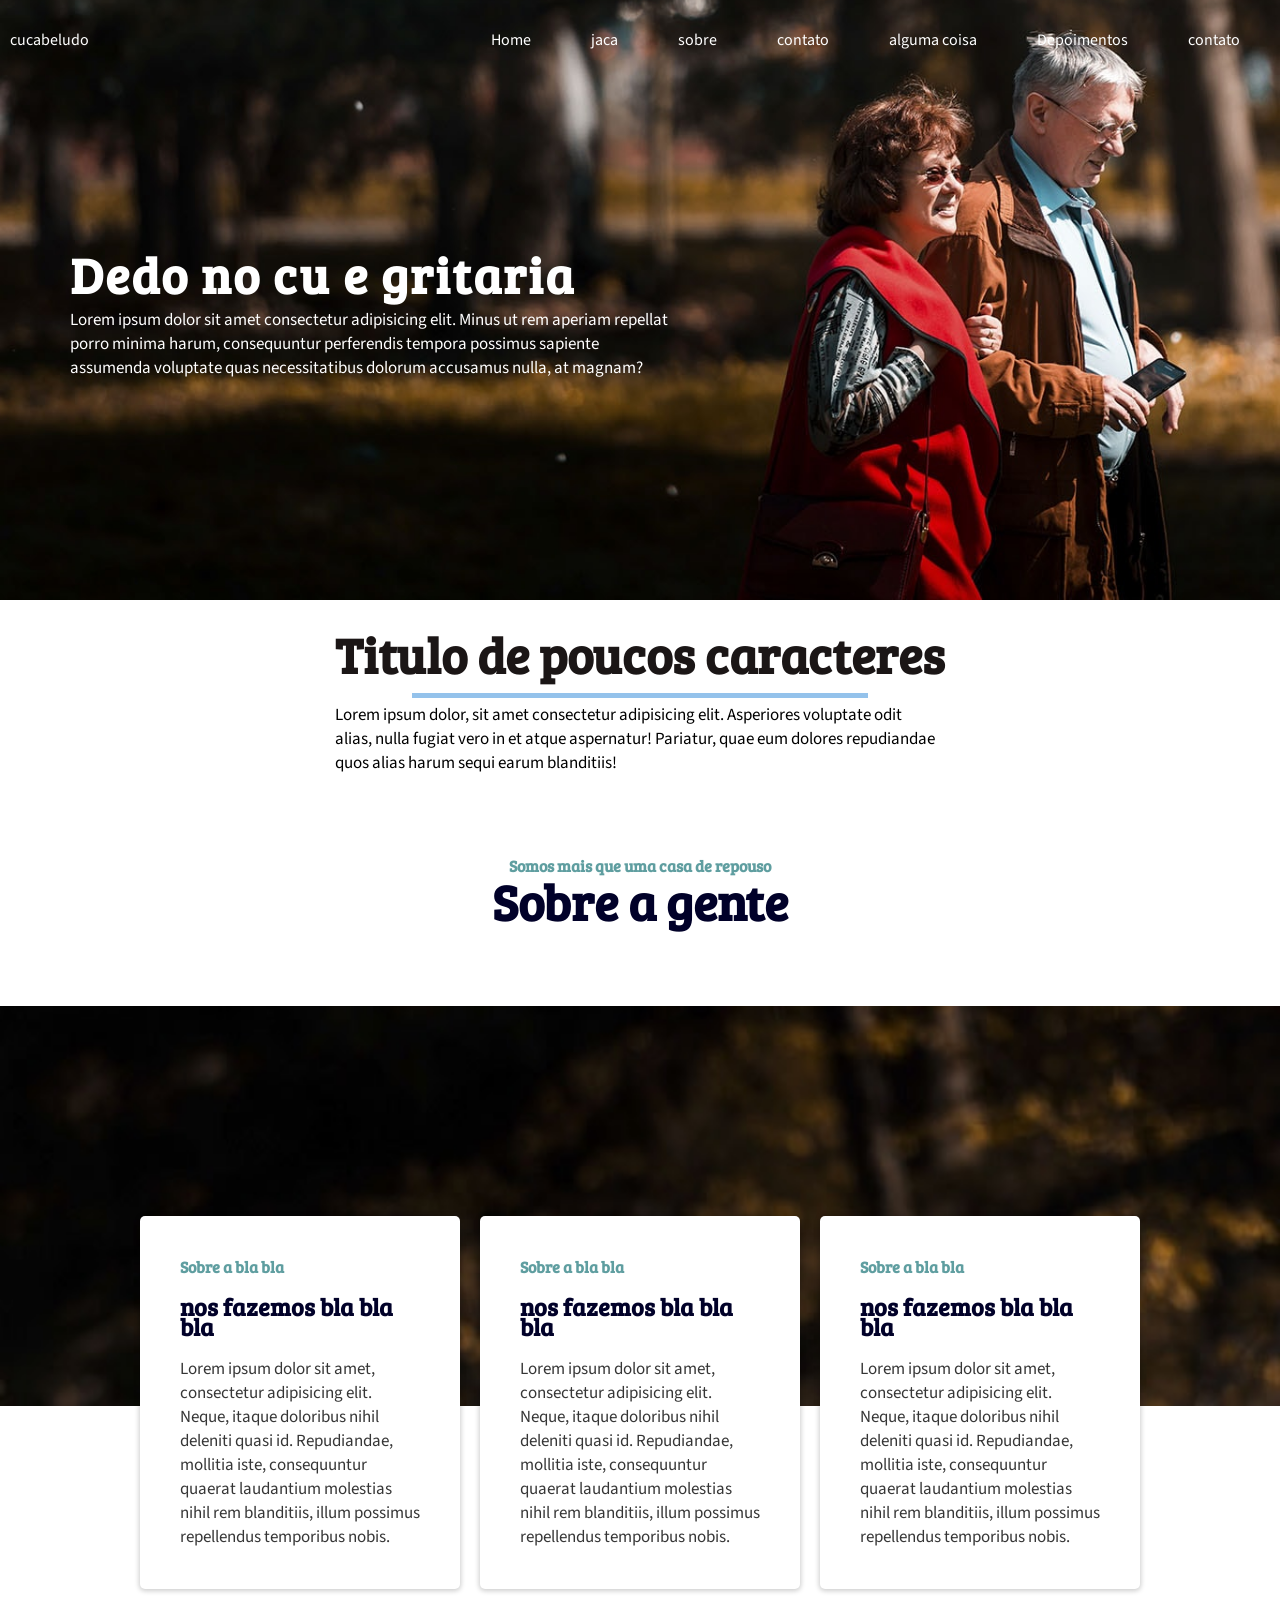
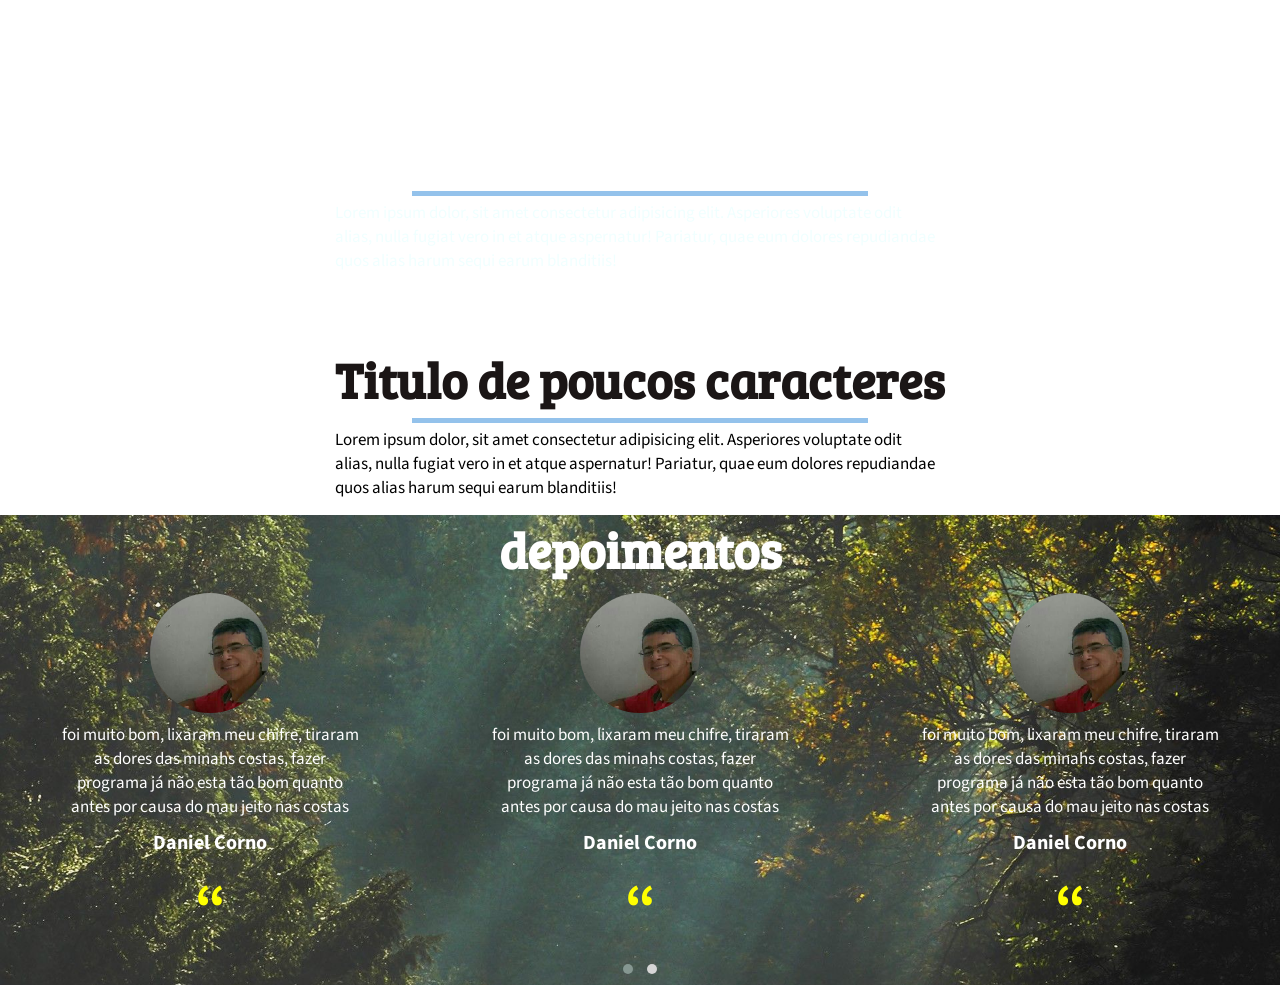
==== commit 1b9faebd: "ajsute" ====
--- a/index.html
+++ b/index.html
@@ -32,24 +32,10 @@
     <link rel="stylesheet" href="lib/_owl/css/owl.carousel.min.css">
     <link rel="stylesheet" href="lib/_owl/css/owl.theme.default.min.css">
     <script src="lib/_owl/js/owl.carousel.min.js"> </script>
-    <!--aaaa-->
-    <!-- Core CSS file -->
-<link rel="stylesheet" href="lib/_photo/photoswipe.css"> 
-
-<!-- Skin CSS file (styling of UI - buttons, caption, etc.)
-     In the folder of skin CSS file there are also:
-     - .png and .svg icons sprite, 
-     - preloader.gif (for browsers that do not support CSS animations) -->
-<link rel="stylesheet" href="lib/_photo/default-skin/default-skin.css"> 
-
-<!-- Core JS file -->
-<script src="lib/_photo/photoswipe.min.js"></script> 
-
-<!-- UI JS file -->
-<script src="lib/_photo/photoswipe-ui-default.min.js"></script> 
+    
     
 </head>
-<body>
+<body class="topo0">
     
     <header>
         <div class="container">
@@ -61,10 +47,13 @@
                     <ul>
                         <span class="mobile-close">×</span>
                         
-                        <li id="banner">bla</li>
-                        <li id="planos">jaca</li>
-                        <li id="alunos">sobre</li>
-                        <li id="app">contato</li>
+                        <li id="topo0">Home</li>
+                        <li id="corpo">jaca</li>
+                        <li id="sobre">sobre</li>
+                        <li id="paralax">contato</li>
+                        <li id="titulo-texto">alguma coisa</li>
+                        <li id="depoimentos">Depoimentos</li>
+                        <li id="paralax">contato</li>
                     </ul>
                 </div>
             </nav>
@@ -113,57 +102,21 @@
             </div>
         </section>
         
-        <section class="titulo-texto paralax">
+        <section class="titulo-texto paralax" >
             <div>
                 <h1>Titulo de poucos caracteres</h1>
                 <hr>
                 <p>Lorem ipsum dolor, sit amet consectetur adipisicing elit. Asperiores voluptate odit alias, nulla fugiat vero in et atque aspernatur! Pariatur, quae eum dolores repudiandae quos alias harum sequi earum blanditiis!</p>
             </div>
         </section>
-
+        <section class="titulo-texto" style="margin-bottom:15px">
+                <div>
+                    <h1>Titulo de poucos caracteres</h1>
+                    <hr>
+                    <p>Lorem ipsum dolor, sit amet consectetur adipisicing elit. Asperiores voluptate odit alias, nulla fugiat vero in et atque aspernatur! Pariatur, quae eum dolores repudiandae quos alias harum sequi earum blanditiis!</p>
+                </div>
+            </section>
         
-
-        <section class="galeria" >
-            <h4>Conheça nosso local</h4>
-            <h1>veja a nossa galeria de fotos</h1>
-            <div class="box-galeria">
-                <figure>
-                    <a href="imagens/galeria/01.jpg"  data-size="585x1040">
-                        <img src="imagens/galeria/01.jpg"  alt="Image description" />
-                    </a>
-                      <figcaption >Legenda 1</figcaption>
-                                                        
-                  </figure>
-              
-                  <figure>
-                    <a href="imagens/galeria/02.jpg"  data-size="585x1040">
-                        <img src="imagens/galeria/02.jpg"  alt="Image description" />
-                    </a>
-                    <figcaption >Legenda 2</figcaption>
-                  </figure>
-              
-                  <figure>
-                    <a href="imagens/galeria/03.jpg"  data-size="585x1040">
-                        <img src="imagens/galeria/03.jpg"  alt="Image description" />
-                    </a>
-                    <figcaption >Legenda 3</figcaption>
-                  </figure>
-              
-                  <figure>
-                    <a href="imagens/galeria/04.jpg"  data-size="585x1040">
-                        <img src="imagens/galeria/04.jpg"  alt="Image description" />
-                    </a>
-                    <figcaption >Legenda 4</figcaption>
-                  </figure>
-                  <figure>
-                      <a href="imagens/galeria/05.jpg"  data-size="585x1040">
-                          <img src="imagens/galeria/05.jpg"  alt="Image description" />
-                      </a>
-                      <figcaption >Legenda 5</figcaption>
-                  </figure>
-            </div>
-
-        </section>
         <section class="depoimentos">
             <h1>depoimentos</h1>
             <div class="owl-carousel owl-theme box-depoimentos">
@@ -201,85 +154,10 @@
                 </div>
             </div>
         </section>
-
-        <section class="titulo-texto">
-            <div>
-                <h1>Titulo de poucos caracteres</h1>
-                <hr>
-                <p>Lorem ipsum dolor, sit amet consectetur adipisicing elit. Asperiores voluptate odit alias, nulla fugiat vero in et atque aspernatur! Pariatur, quae eum dolores repudiandae quos alias harum sequi earum blanditiis!</p>
-            </div>
-        </section>
-        
-        <!--MODAL-->
-        <!-- Root element of PhotoSwipe. Must have class pswp. -->
-        <div class="pswp" tabindex="-1" role="dialog" aria-hidden="true">
-        
-            <!-- Background of PhotoSwipe. 
-                 It's a separate element, as animating opacity is faster than rgba(). -->
-            <div class="pswp__bg"></div>
-        
-            <!-- Slides wrapper with overflow:hidden. -->
-            <div class="pswp__scroll-wrap">
-        
-                <!-- Container that holds slides. PhotoSwipe keeps only 3 slides in DOM to save memory. -->
-                <!-- don't modify these 3 pswp__item elements, data is added later on. -->
-                <div class="pswp__container">
-                    <div class="pswp__item"></div>
-                    <div class="pswp__item"></div>
-                    <div class="pswp__item"></div>
-                </div>
-        
-                <!-- Default (PhotoSwipeUI_Default) interface on top of sliding area. Can be changed. -->
-                <div class="pswp__ui pswp__ui--hidden">
-        
-                    <div class="pswp__top-bar">
-        
-                        <!--  Controls are self-explanatory. Order can be changed. -->
-        
-                        <div class="pswp__counter"></div>
-        
-                        <button class="pswp__button pswp__button--close" title="Close (Esc)"></button>
-        
-                        <button class="pswp__button pswp__button--share" title="Share"></button>
-        
-                        <button class="pswp__button pswp__button--fs" title="Toggle fullscreen"></button>
-        
-                        <button class="pswp__button pswp__button--zoom" title="Zoom in/out"></button>
-        
-                        <!-- Preloader demo https://codepen.io/dimsemenov/pen/yyBWoR -->
-                        <!-- element will get class pswp__preloader--active when preloader is running -->
-                        <div class="pswp__preloader">
-                            <div class="pswp__preloader__icn">
-                              <div class="pswp__preloader__cut">
-                                <div class="pswp__preloader__donut"></div>
-                              </div>
-                            </div>
-                        </div>
-                    </div>
-        
-                    <div class="pswp__share-modal pswp__share-modal--hidden pswp__single-tap">
-                        <div class="pswp__share-tooltip"></div> 
-                    </div>
-        
-                    <button class="pswp__button pswp__button--arrow--left" title="Previous (arrow left)">
-                    </button>
-        
-                    <button class="pswp__button pswp__button--arrow--right" title="Next (arrow right)">
-                    </button>
-        
-                    <div class="pswp__caption">
-                        <div class="pswp__caption__center"></div>
-                    </div>
-        
-                  </div>
-        
-                </div>
-        
-        </div>
-        
     </main>
     
     
-    <script src="js/galeria.js"></script>
+    
+    
 </body>
 </html>
--- a/css/style480.css
+++ b/css/style480.css
@@ -85,4 +85,24 @@
 .titulo-texto p{
     max-width: 90%;
     margin: 0 auto
+}
+
+.banner div h1 {
+    font-size: 35px;
+}
+
+.titulo-texto h1{
+    font-size: 35px
+}
+
+.sobre > h1{
+    font-size: 40px
+}
+
+.galeria > h1{
+    font-size: 40px
+}
+
+.depoimentos h1{
+    font-size: 35px
 }
--- a/css/style768.css
+++ b/css/style768.css
@@ -86,11 +86,22 @@
     height: 1500px;
 }
 
+.banner div h1 {
+    font-size: 40px;
+}
+
 .titulo-texto h1{
+    font-size: 35px
+}
+
+.sobre > h1{
     font-size: 40px
 }
 
-.titulo-texto p{
-    max-width: 90%;
-    margin: 0 auto
+.galeria > h1{
+    font-size: 40px
+}
+
+.depoimentos h1{
+    font-size: 35px
 }
--- a/css/style1024.css
+++ b/css/style1024.css
@@ -3,3 +3,7 @@
         height: 1121px;
     }
 }
+
+@media only screen and (min-width:769px) and (max-width:1000px){
+
+}
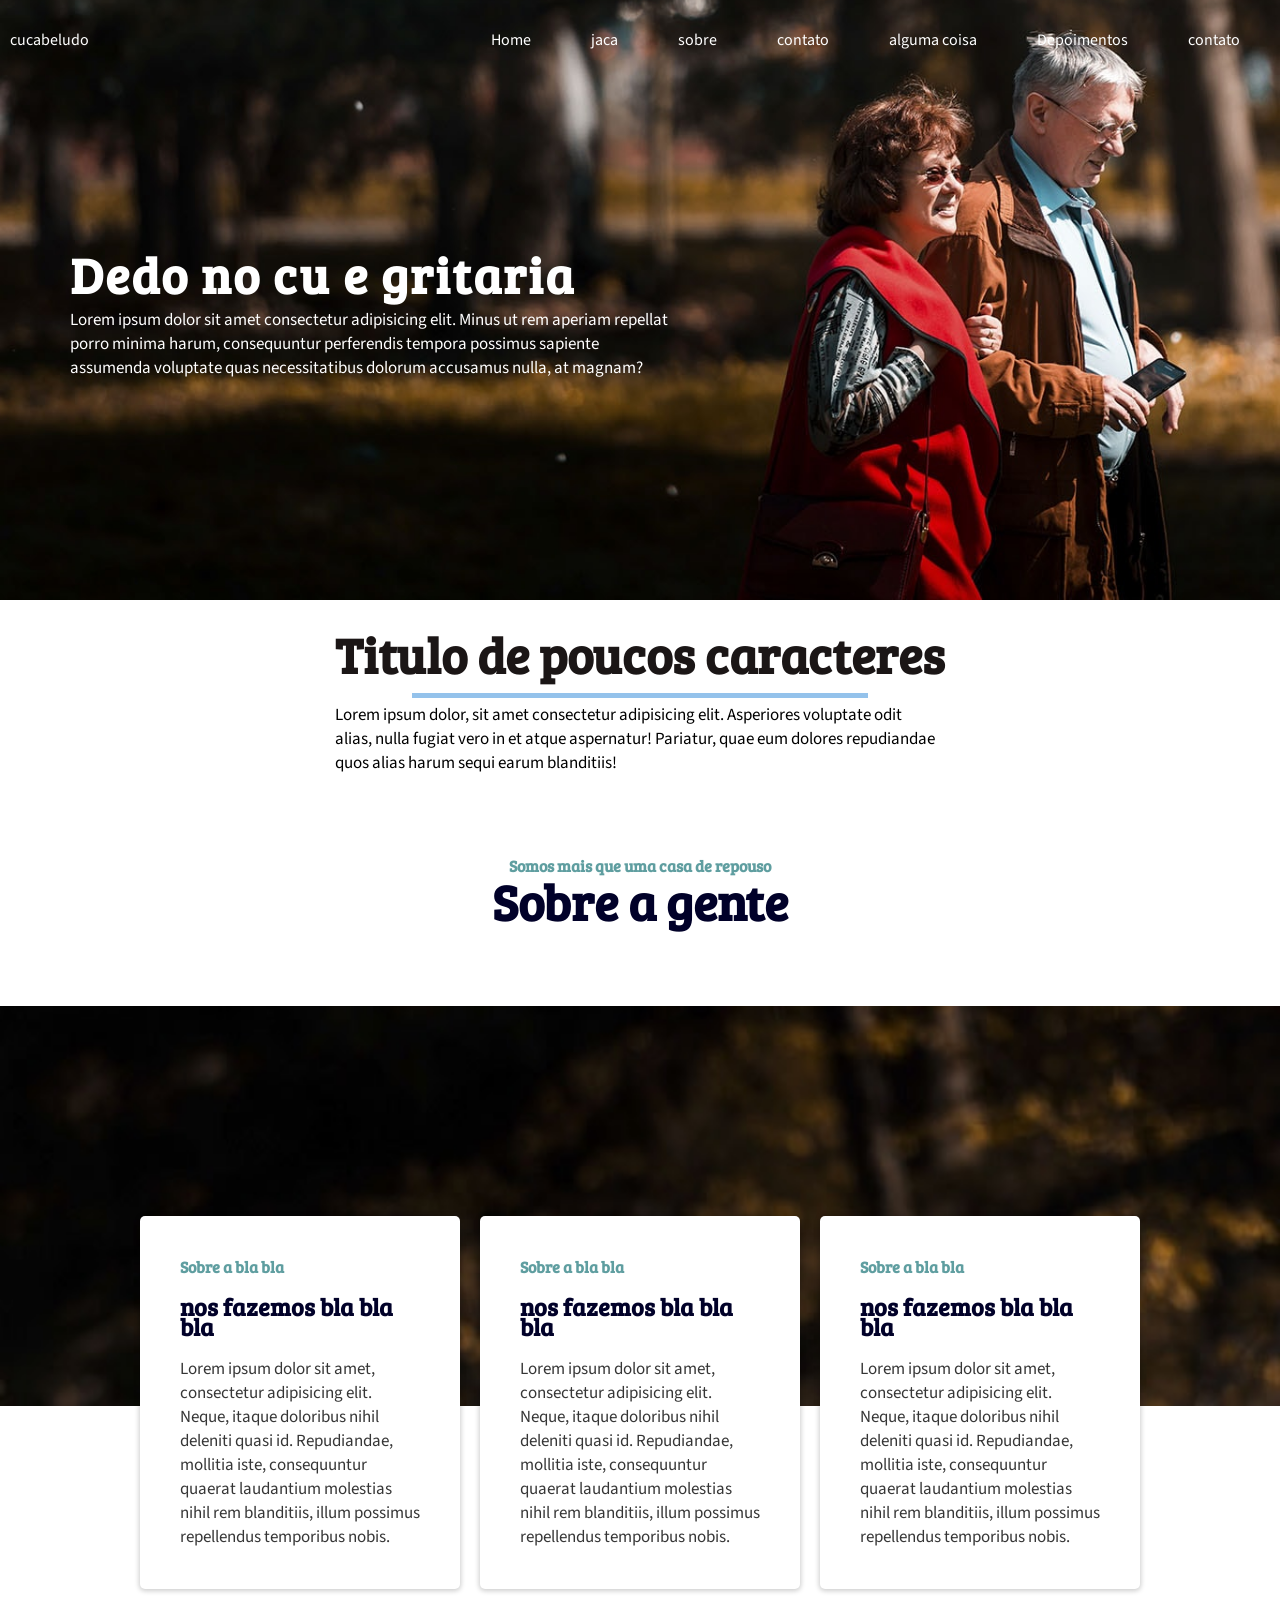
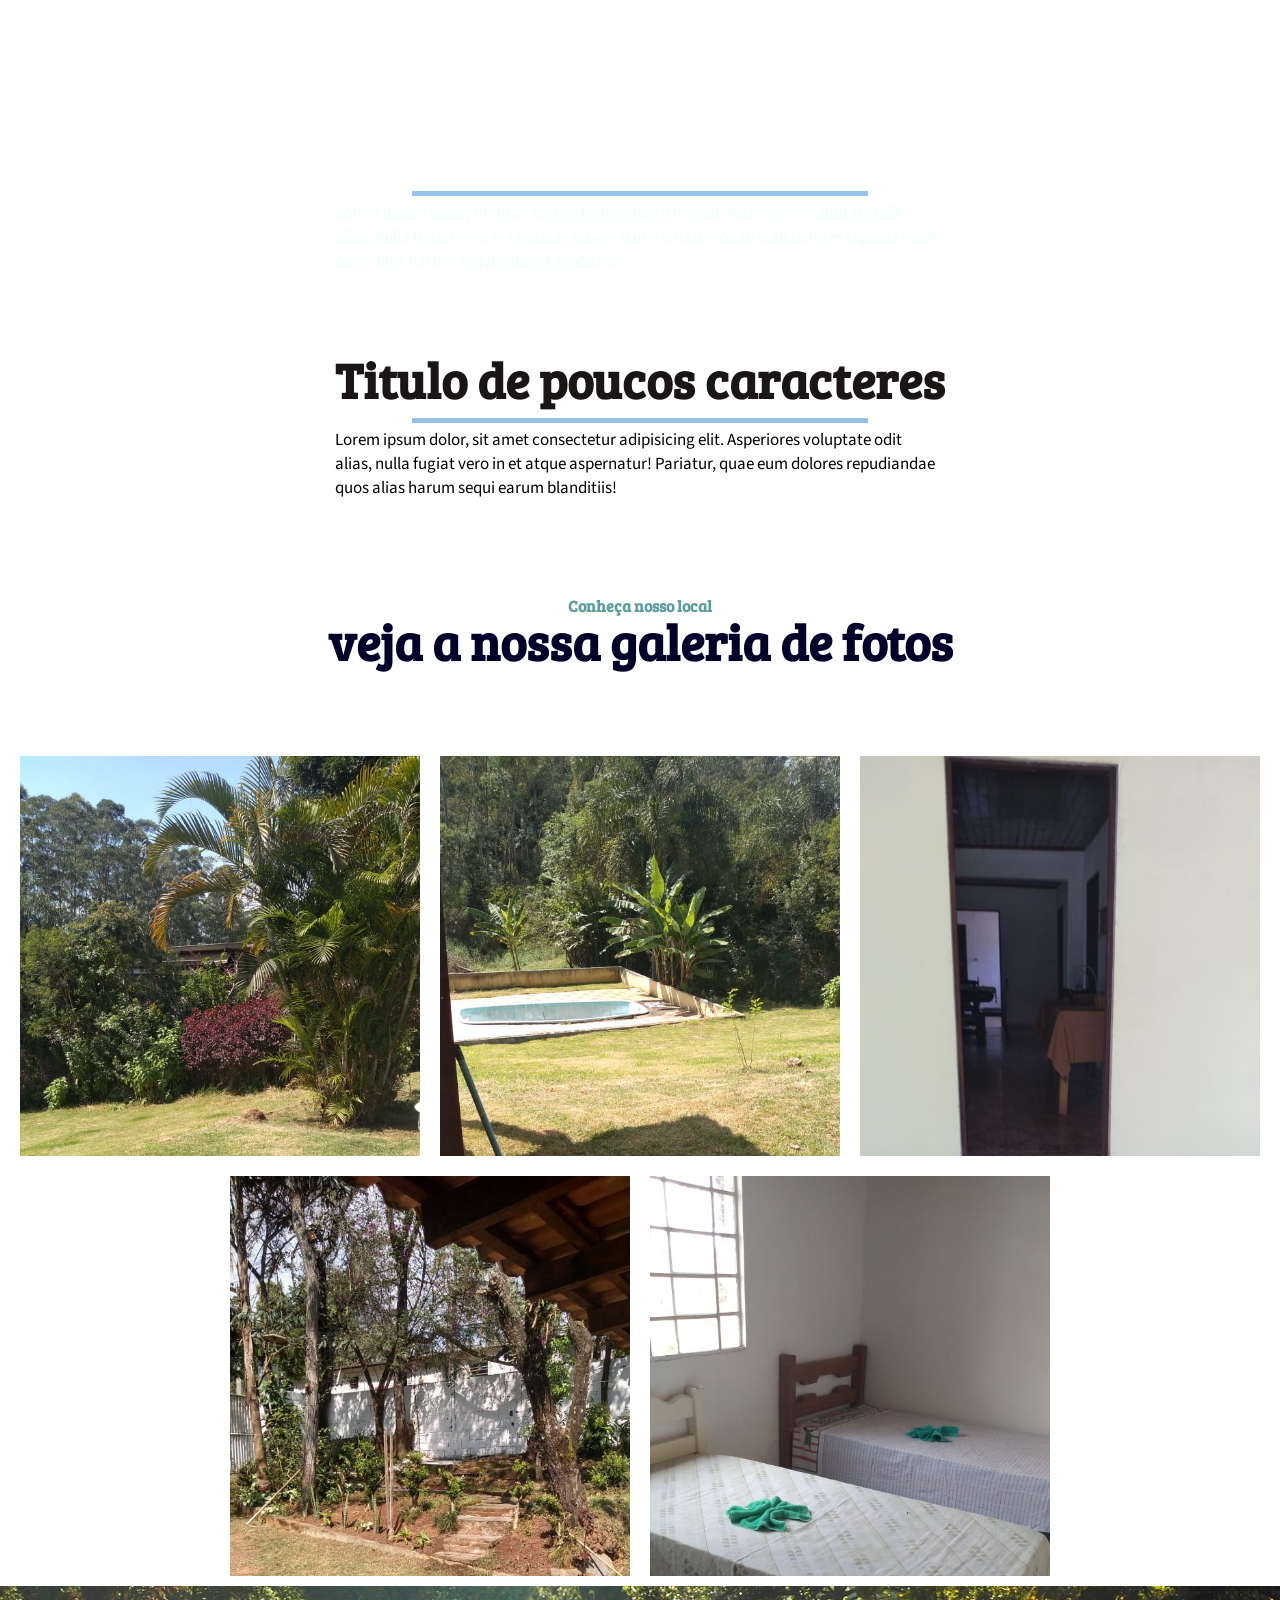
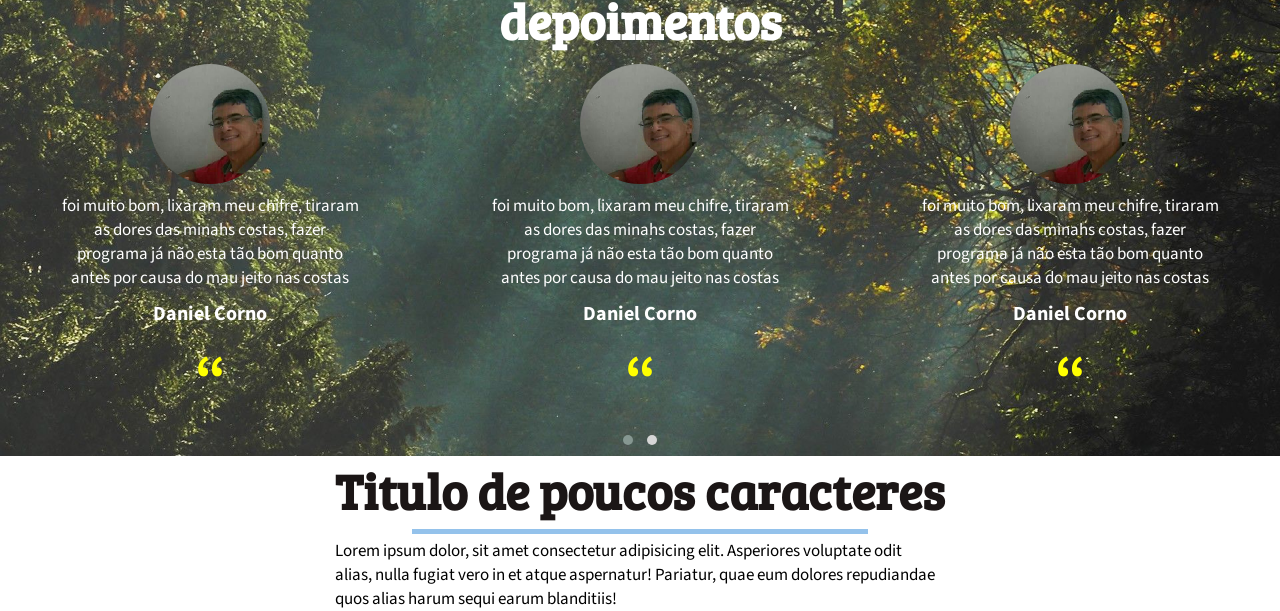
==== commit 5c77cdcb: "mesclar tudo" ====
--- a/index.html
+++ b/index.html
@@ -32,7 +32,21 @@
     <link rel="stylesheet" href="lib/_owl/css/owl.carousel.min.css">
     <link rel="stylesheet" href="lib/_owl/css/owl.theme.default.min.css">
     <script src="lib/_owl/js/owl.carousel.min.js"> </script>
-    
+    <!--aaaa-->
+    <!-- Core CSS file -->
+<link rel="stylesheet" href="lib/_photo/photoswipe.css"> 
+
+<!-- Skin CSS file (styling of UI - buttons, caption, etc.)
+     In the folder of skin CSS file there are also:
+     - .png and .svg icons sprite, 
+     - preloader.gif (for browsers that do not support CSS animations) -->
+<link rel="stylesheet" href="lib/_photo/default-skin/default-skin.css"> 
+
+<!-- Core JS file -->
+<script src="lib/_photo/photoswipe.min.js"></script> 
+
+<!-- UI JS file -->
+<script src="lib/_photo/photoswipe-ui-default.min.js"></script> 
     
 </head>
 <body class="topo0">
@@ -117,6 +131,48 @@
                 </div>
             </section>
         
+
+        <section class="galeria" >
+            <h4>Conheça nosso local</h4>
+            <h1>veja a nossa galeria de fotos</h1>
+            <div class="box-galeria">
+                <figure>
+                    <a href="imagens/galeria/01.jpg"  data-size="585x1040">
+                        <img src="imagens/galeria/01.jpg"  alt="Image description" />
+                    </a>
+                      <figcaption >Legenda 1</figcaption>
+                                                        
+                  </figure>
+              
+                  <figure>
+                    <a href="imagens/galeria/02.jpg"  data-size="585x1040">
+                        <img src="imagens/galeria/02.jpg"  alt="Image description" />
+                    </a>
+                    <figcaption >Legenda 2</figcaption>
+                  </figure>
+              
+                  <figure>
+                    <a href="imagens/galeria/03.jpg"  data-size="585x1040">
+                        <img src="imagens/galeria/03.jpg"  alt="Image description" />
+                    </a>
+                    <figcaption >Legenda 3</figcaption>
+                  </figure>
+              
+                  <figure>
+                    <a href="imagens/galeria/04.jpg"  data-size="585x1040">
+                        <img src="imagens/galeria/04.jpg"  alt="Image description" />
+                    </a>
+                    <figcaption >Legenda 4</figcaption>
+                  </figure>
+                  <figure>
+                      <a href="imagens/galeria/05.jpg"  data-size="585x1040">
+                          <img src="imagens/galeria/05.jpg"  alt="Image description" />
+                      </a>
+                      <figcaption >Legenda 5</figcaption>
+                  </figure>
+            </div>
+
+        </section>
         <section class="depoimentos">
             <h1>depoimentos</h1>
             <div class="owl-carousel owl-theme box-depoimentos">
@@ -154,10 +210,85 @@
                 </div>
             </div>
         </section>
+
+        <section class="titulo-texto">
+            <div>
+                <h1>Titulo de poucos caracteres</h1>
+                <hr>
+                <p>Lorem ipsum dolor, sit amet consectetur adipisicing elit. Asperiores voluptate odit alias, nulla fugiat vero in et atque aspernatur! Pariatur, quae eum dolores repudiandae quos alias harum sequi earum blanditiis!</p>
+            </div>
+        </section>
+        
+        <!--MODAL-->
+        <!-- Root element of PhotoSwipe. Must have class pswp. -->
+        <div class="pswp" tabindex="-1" role="dialog" aria-hidden="true">
+        
+            <!-- Background of PhotoSwipe. 
+                 It's a separate element, as animating opacity is faster than rgba(). -->
+            <div class="pswp__bg"></div>
+        
+            <!-- Slides wrapper with overflow:hidden. -->
+            <div class="pswp__scroll-wrap">
+        
+                <!-- Container that holds slides. PhotoSwipe keeps only 3 slides in DOM to save memory. -->
+                <!-- don't modify these 3 pswp__item elements, data is added later on. -->
+                <div class="pswp__container">
+                    <div class="pswp__item"></div>
+                    <div class="pswp__item"></div>
+                    <div class="pswp__item"></div>
+                </div>
+        
+                <!-- Default (PhotoSwipeUI_Default) interface on top of sliding area. Can be changed. -->
+                <div class="pswp__ui pswp__ui--hidden">
+        
+                    <div class="pswp__top-bar">
+        
+                        <!--  Controls are self-explanatory. Order can be changed. -->
+        
+                        <div class="pswp__counter"></div>
+        
+                        <button class="pswp__button pswp__button--close" title="Close (Esc)"></button>
+        
+                        <button class="pswp__button pswp__button--share" title="Share"></button>
+        
+                        <button class="pswp__button pswp__button--fs" title="Toggle fullscreen"></button>
+        
+                        <button class="pswp__button pswp__button--zoom" title="Zoom in/out"></button>
+        
+                        <!-- Preloader demo https://codepen.io/dimsemenov/pen/yyBWoR -->
+                        <!-- element will get class pswp__preloader--active when preloader is running -->
+                        <div class="pswp__preloader">
+                            <div class="pswp__preloader__icn">
+                              <div class="pswp__preloader__cut">
+                                <div class="pswp__preloader__donut"></div>
+                              </div>
+                            </div>
+                        </div>
+                    </div>
+        
+                    <div class="pswp__share-modal pswp__share-modal--hidden pswp__single-tap">
+                        <div class="pswp__share-tooltip"></div> 
+                    </div>
+        
+                    <button class="pswp__button pswp__button--arrow--left" title="Previous (arrow left)">
+                    </button>
+        
+                    <button class="pswp__button pswp__button--arrow--right" title="Next (arrow right)">
+                    </button>
+        
+                    <div class="pswp__caption">
+                        <div class="pswp__caption__center"></div>
+                    </div>
+        
+                  </div>
+        
+                </div>
+        
+        </div>
+        
     </main>
     
     
-    
-    
+    <script src="js/galeria.js"></script>
 </body>
 </html>
--- a/css/style1024.css
+++ b/css/style1024.css
@@ -7,3 +7,22 @@
 @media only screen and (min-width:769px) and (max-width:1000px){
 
 }
+.banner div h1 {
+    font-size: 45px;
+}
+
+.titulo-texto h1{
+    font-size: 40px
+}
+
+.sobre > h1{
+    font-size: 45px
+}
+
+.galeria > h1{
+    font-size: 45px
+}
+
+.depoimentos h1{
+    font-size: 40px
+}
--- a/lib/_photo/photoswipe.css
+++ b/lib/_photo/photoswipe.css
@@ -0,0 +1,179 @@
+/*! PhotoSwipe main CSS by Dmitry Semenov | photoswipe.com | MIT license */
+/*
+	Styles for basic PhotoSwipe functionality (sliding area, open/close transitions)
+*/
+/* pswp = photoswipe */
+.pswp {
+  display: none;
+  position: absolute;
+  width: 100%;
+  height: 100%;
+  left: 0;
+  top: 0;
+  overflow: hidden;
+  -ms-touch-action: none;
+  touch-action: none;
+  z-index: 1500;
+  -webkit-text-size-adjust: 100%;
+  /* create separate layer, to avoid paint on window.onscroll in webkit/blink */
+  -webkit-backface-visibility: hidden;
+  outline: none; }
+  .pswp * {
+    -webkit-box-sizing: border-box;
+            box-sizing: border-box; }
+  .pswp img {
+    max-width: none; }
+
+/* style is added when JS option showHideOpacity is set to true */
+.pswp--animate_opacity {
+  /* 0.001, because opacity:0 doesn't trigger Paint action, which causes lag at start of transition */
+  opacity: 0.001;
+  will-change: opacity;
+  /* for open/close transition */
+  -webkit-transition: opacity 333ms cubic-bezier(0.4, 0, 0.22, 1);
+          transition: opacity 333ms cubic-bezier(0.4, 0, 0.22, 1); }
+
+.pswp--open {
+  display: block; }
+
+.pswp--zoom-allowed .pswp__img {
+  /* autoprefixer: off */
+  cursor: -webkit-zoom-in;
+  cursor: -moz-zoom-in;
+  cursor: zoom-in; }
+
+.pswp--zoomed-in .pswp__img {
+  /* autoprefixer: off */
+  cursor: -webkit-grab;
+  cursor: -moz-grab;
+  cursor: grab; }
+
+.pswp--dragging .pswp__img {
+  /* autoprefixer: off */
+  cursor: -webkit-grabbing;
+  cursor: -moz-grabbing;
+  cursor: grabbing; }
+
+/*
+	Background is added as a separate element.
+	As animating opacity is much faster than animating rgba() background-color.
+*/
+.pswp__bg {
+  position: absolute;
+  left: 0;
+  top: 0;
+  width: 100%;
+  height: 100%;
+  background: #000;
+  opacity: 0;
+  -webkit-transform: translateZ(0);
+          transform: translateZ(0);
+  -webkit-backface-visibility: hidden;
+  will-change: opacity; }
+
+.pswp__scroll-wrap {
+  position: absolute;
+  left: 0;
+  top: 0;
+  width: 100%;
+  height: 100%;
+  overflow: hidden; }
+
+.pswp__container,
+.pswp__zoom-wrap {
+  -ms-touch-action: none;
+  touch-action: none;
+  position: absolute;
+  left: 0;
+  right: 0;
+  top: 0;
+  bottom: 0; }
+
+/* Prevent selection and tap highlights */
+.pswp__container,
+.pswp__img {
+  -webkit-user-select: none;
+  -moz-user-select: none;
+  -ms-user-select: none;
+      user-select: none;
+  -webkit-tap-highlight-color: transparent;
+  -webkit-touch-callout: none; }
+
+.pswp__zoom-wrap {
+  position: absolute;
+  width: 100%;
+  -webkit-transform-origin: left top;
+  -ms-transform-origin: left top;
+  transform-origin: left top;
+  /* for open/close transition */
+  -webkit-transition: -webkit-transform 333ms cubic-bezier(0.4, 0, 0.22, 1);
+          transition: transform 333ms cubic-bezier(0.4, 0, 0.22, 1); }
+
+.pswp__bg {
+  will-change: opacity;
+  /* for open/close transition */
+  -webkit-transition: opacity 333ms cubic-bezier(0.4, 0, 0.22, 1);
+          transition: opacity 333ms cubic-bezier(0.4, 0, 0.22, 1); }
+
+.pswp--animated-in .pswp__bg,
+.pswp--animated-in .pswp__zoom-wrap {
+  -webkit-transition: none;
+  transition: none; }
+
+.pswp__container,
+.pswp__zoom-wrap {
+  -webkit-backface-visibility: hidden; }
+
+.pswp__item {
+  position: absolute;
+  left: 0;
+  right: 0;
+  top: 0;
+  bottom: 0;
+  overflow: hidden; }
+
+.pswp__img {
+  position: absolute;
+  width: auto;
+  height: auto;
+  top: 0;
+  left: 0; }
+
+/*
+	stretched thumbnail or div placeholder element (see below)
+	style is added to avoid flickering in webkit/blink when layers overlap
+*/
+.pswp__img--placeholder {
+  -webkit-backface-visibility: hidden; }
+
+/*
+	div element that matches size of large image
+	large image loads on top of it
+*/
+.pswp__img--placeholder--blank {
+  background: #222; }
+
+.pswp--ie .pswp__img {
+  width: 100% !important;
+  height: auto !important;
+  left: 0;
+  top: 0; }
+
+/*
+	Error message appears when image is not loaded
+	(JS option errorMsg controls markup)
+*/
+.pswp__error-msg {
+  position: absolute;
+  left: 0;
+  top: 50%;
+  width: 100%;
+  text-align: center;
+  font-size: 14px;
+  line-height: 16px;
+  margin-top: -8px;
+  color: #CCC; }
+
+.pswp__error-msg a {
+  color: #CCC;
+  text-decoration: underline; }
--- a/lib/_photo/default-skin/default-skin.css
+++ b/lib/_photo/default-skin/default-skin.css
@@ -0,0 +1,482 @@
+/*! PhotoSwipe Default UI CSS by Dmitry Semenov | photoswipe.com | MIT license */
+/*
+
+	Contents:
+
+	1. Buttons
+	2. Share modal and links
+	3. Index indicator ("1 of X" counter)
+	4. Caption
+	5. Loading indicator
+	6. Additional styles (root element, top bar, idle state, hidden state, etc.)
+
+*/
+/*
+	
+	1. Buttons
+
+ */
+/* <button> css reset */
+.pswp__button {
+  width: 44px;
+  height: 44px;
+  position: relative;
+  background: none;
+  cursor: pointer;
+  overflow: visible;
+  -webkit-appearance: none;
+  display: block;
+  border: 0;
+  padding: 0;
+  margin: 0;
+  float: right;
+  opacity: 0.75;
+  -webkit-transition: opacity 0.2s;
+          transition: opacity 0.2s;
+  -webkit-box-shadow: none;
+          box-shadow: none; }
+  .pswp__button:focus, .pswp__button:hover {
+    opacity: 1; }
+  .pswp__button:active {
+    outline: none;
+    opacity: 0.9; }
+  .pswp__button::-moz-focus-inner {
+    padding: 0;
+    border: 0; }
+
+/* pswp__ui--over-close class it added when mouse is over element that should close gallery */
+.pswp__ui--over-close .pswp__button--close {
+  opacity: 1; }
+
+.pswp__button,
+.pswp__button--arrow--left:before,
+.pswp__button--arrow--right:before {
+  background: url(default-skin.png) 0 0 no-repeat;
+  background-size: 264px 88px;
+  width: 44px;
+  height: 44px; }
+
+@media (-webkit-min-device-pixel-ratio: 1.1), (-webkit-min-device-pixel-ratio: 1.09375), (min-resolution: 105dpi), (min-resolution: 1.1dppx) {
+  /* Serve SVG sprite if browser supports SVG and resolution is more than 105dpi */
+  .pswp--svg .pswp__button,
+  .pswp--svg .pswp__button--arrow--left:before,
+  .pswp--svg .pswp__button--arrow--right:before {
+    background-image: url(default-skin.svg); }
+  .pswp--svg .pswp__button--arrow--left,
+  .pswp--svg .pswp__button--arrow--right {
+    background: none; } }
+
+.pswp__button--close {
+  background-position: 0 -44px; }
+
+.pswp__button--share {
+  background-position: -44px -44px; }
+
+.pswp__button--fs {
+  display: none; }
+
+.pswp--supports-fs .pswp__button--fs {
+  display: block; }
+
+.pswp--fs .pswp__button--fs {
+  background-position: -44px 0; }
+
+.pswp__button--zoom {
+  display: none;
+  background-position: -88px 0; }
+
+.pswp--zoom-allowed .pswp__button--zoom {
+  display: block; }
+
+.pswp--zoomed-in .pswp__button--zoom {
+  background-position: -132px 0; }
+
+/* no arrows on touch screens */
+.pswp--touch .pswp__button--arrow--left,
+.pswp--touch .pswp__button--arrow--right {
+  visibility: hidden; }
+
+/*
+	Arrow buttons hit area
+	(icon is added to :before pseudo-element)
+*/
+.pswp__button--arrow--left,
+.pswp__button--arrow--right {
+  background: none;
+  top: 50%;
+  margin-top: -50px;
+  width: 70px;
+  height: 100px;
+  position: absolute; }
+
+.pswp__button--arrow--left {
+  left: 0; }
+
+.pswp__button--arrow--right {
+  right: 0; }
+
+.pswp__button--arrow--left:before,
+.pswp__button--arrow--right:before {
+  content: '';
+  top: 35px;
+  background-color: rgba(0, 0, 0, 0.3);
+  height: 30px;
+  width: 32px;
+  position: absolute; }
+
+.pswp__button--arrow--left:before {
+  left: 6px;
+  background-position: -138px -44px; }
+
+.pswp__button--arrow--right:before {
+  right: 6px;
+  background-position: -94px -44px; }
+
+/*
+
+	2. Share modal/popup and links
+
+ */
+.pswp__counter,
+.pswp__share-modal {
+  -webkit-user-select: none;
+  -moz-user-select: none;
+  -ms-user-select: none;
+      user-select: none; }
+
+.pswp__share-modal {
+  display: block;
+  background: rgba(0, 0, 0, 0.5);
+  width: 100%;
+  height: 100%;
+  top: 0;
+  left: 0;
+  padding: 10px;
+  position: absolute;
+  z-index: 1600;
+  opacity: 0;
+  -webkit-transition: opacity 0.25s ease-out;
+          transition: opacity 0.25s ease-out;
+  -webkit-backface-visibility: hidden;
+  will-change: opacity; }
+
+.pswp__share-modal--hidden {
+  display: none; }
+
+.pswp__share-tooltip {
+  z-index: 1620;
+  position: absolute;
+  background: #FFF;
+  top: 56px;
+  border-radius: 2px;
+  display: block;
+  width: auto;
+  right: 44px;
+  -webkit-box-shadow: 0 2px 5px rgba(0, 0, 0, 0.25);
+          box-shadow: 0 2px 5px rgba(0, 0, 0, 0.25);
+  -webkit-transform: translateY(6px);
+      -ms-transform: translateY(6px);
+          transform: translateY(6px);
+  -webkit-transition: -webkit-transform 0.25s;
+          transition: transform 0.25s;
+  -webkit-backface-visibility: hidden;
+  will-change: transform; }
+  .pswp__share-tooltip a {
+    display: block;
+    padding: 8px 12px;
+    color: #000;
+    text-decoration: none;
+    font-size: 14px;
+    line-height: 18px; }
+    .pswp__share-tooltip a:hover {
+      text-decoration: none;
+      color: #000; }
+    .pswp__share-tooltip a:first-child {
+      /* round corners on the first/last list item */
+      border-radius: 2px 2px 0 0; }
+    .pswp__share-tooltip a:last-child {
+      border-radius: 0 0 2px 2px; }
+
+.pswp__share-modal--fade-in {
+  opacity: 1; }
+  .pswp__share-modal--fade-in .pswp__share-tooltip {
+    -webkit-transform: translateY(0);
+        -ms-transform: translateY(0);
+            transform: translateY(0); }
+
+/* increase size of share links on touch devices */
+.pswp--touch .pswp__share-tooltip a {
+  padding: 16px 12px; }
+
+a.pswp__share--facebook:before {
+  content: '';
+  display: block;
+  width: 0;
+  height: 0;
+  position: absolute;
+  top: -12px;
+  right: 15px;
+  border: 6px solid transparent;
+  border-bottom-color: #FFF;
+  -webkit-pointer-events: none;
+  -moz-pointer-events: none;
+  pointer-events: none; }
+
+a.pswp__share--facebook:hover {
+  background: #3E5C9A;
+  color: #FFF; }
+  a.pswp__share--facebook:hover:before {
+    border-bottom-color: #3E5C9A; }
+
+a.pswp__share--twitter:hover {
+  background: #55ACEE;
+  color: #FFF; }
+
+a.pswp__share--pinterest:hover {
+  background: #CCC;
+  color: #CE272D; }
+
+a.pswp__share--download:hover {
+  background: #DDD; }
+
+/*
+
+	3. Index indicator ("1 of X" counter)
+
+ */
+.pswp__counter {
+  position: absolute;
+  left: 0;
+  top: 0;
+  height: 44px;
+  font-size: 13px;
+  line-height: 44px;
+  color: #FFF;
+  opacity: 0.75;
+  padding: 0 10px; }
+
+/*
+	
+	4. Caption
+
+ */
+.pswp__caption {
+  position: absolute;
+  left: 0;
+  bottom: 0;
+  width: 100%;
+  min-height: 44px; }
+  .pswp__caption small {
+    font-size: 11px;
+    color: #BBB; }
+
+.pswp__caption__center {
+  text-align: left;
+  max-width: 420px;
+  margin: 0 auto;
+  font-size: 13px;
+  padding: 10px;
+  line-height: 20px;
+  color: #CCC; }
+
+.pswp__caption--empty {
+  display: none; }
+
+/* Fake caption element, used to calculate height of next/prev image */
+.pswp__caption--fake {
+  visibility: hidden; }
+
+/*
+
+	5. Loading indicator (preloader)
+
+	You can play with it here - http://codepen.io/dimsemenov/pen/yyBWoR
+
+ */
+.pswp__preloader {
+  width: 44px;
+  height: 44px;
+  position: absolute;
+  top: 0;
+  left: 50%;
+  margin-left: -22px;
+  opacity: 0;
+  -webkit-transition: opacity 0.25s ease-out;
+          transition: opacity 0.25s ease-out;
+  will-change: opacity;
+  direction: ltr; }
+
+.pswp__preloader__icn {
+  width: 20px;
+  height: 20px;
+  margin: 12px; }
+
+.pswp__preloader--active {
+  opacity: 1; }
+  .pswp__preloader--active .pswp__preloader__icn {
+    /* We use .gif in browsers that don't support CSS animation */
+    background: url(preloader.gif) 0 0 no-repeat; }
+
+.pswp--css_animation .pswp__preloader--active {
+  opacity: 1; }
+  .pswp--css_animation .pswp__preloader--active .pswp__preloader__icn {
+    -webkit-animation: clockwise 500ms linear infinite;
+            animation: clockwise 500ms linear infinite; }
+  .pswp--css_animation .pswp__preloader--active .pswp__preloader__donut {
+    -webkit-animation: donut-rotate 1000ms cubic-bezier(0.4, 0, 0.22, 1) infinite;
+            animation: donut-rotate 1000ms cubic-bezier(0.4, 0, 0.22, 1) infinite; }
+
+.pswp--css_animation .pswp__preloader__icn {
+  background: none;
+  opacity: 0.75;
+  width: 14px;
+  height: 14px;
+  position: absolute;
+  left: 15px;
+  top: 15px;
+  margin: 0; }
+
+.pswp--css_animation .pswp__preloader__cut {
+  /* 
+			The idea of animating inner circle is based on Polymer ("material") loading indicator 
+			 by Keanu Lee https://blog.keanulee.com/2014/10/20/the-tale-of-three-spinners.html
+		*/
+  position: relative;
+  width: 7px;
+  height: 14px;
+  overflow: hidden; }
+
+.pswp--css_animation .pswp__preloader__donut {
+  -webkit-box-sizing: border-box;
+          box-sizing: border-box;
+  width: 14px;
+  height: 14px;
+  border: 2px solid #FFF;
+  border-radius: 50%;
+  border-left-color: transparent;
+  border-bottom-color: transparent;
+  position: absolute;
+  top: 0;
+  left: 0;
+  background: none;
+  margin: 0; }
+
+@media screen and (max-width: 1024px) {
+  .pswp__preloader {
+    position: relative;
+    left: auto;
+    top: auto;
+    margin: 0;
+    float: right; } }
+
+@-webkit-keyframes clockwise {
+  0% {
+    -webkit-transform: rotate(0deg);
+            transform: rotate(0deg); }
+  100% {
+    -webkit-transform: rotate(360deg);
+            transform: rotate(360deg); } }
+
+@keyframes clockwise {
+  0% {
+    -webkit-transform: rotate(0deg);
+            transform: rotate(0deg); }
+  100% {
+    -webkit-transform: rotate(360deg);
+            transform: rotate(360deg); } }
+
+@-webkit-keyframes donut-rotate {
+  0% {
+    -webkit-transform: rotate(0);
+            transform: rotate(0); }
+  50% {
+    -webkit-transform: rotate(-140deg);
+            transform: rotate(-140deg); }
+  100% {
+    -webkit-transform: rotate(0);
+            transform: rotate(0); } }
+
+@keyframes donut-rotate {
+  0% {
+    -webkit-transform: rotate(0);
+            transform: rotate(0); }
+  50% {
+    -webkit-transform: rotate(-140deg);
+            transform: rotate(-140deg); }
+  100% {
+    -webkit-transform: rotate(0);
+            transform: rotate(0); } }
+
+/*
+	
+	6. Additional styles
+
+ */
+/* root element of UI */
+.pswp__ui {
+  -webkit-font-smoothing: auto;
+  visibility: visible;
+  opacity: 1;
+  z-index: 1550; }
+
+/* top black bar with buttons and "1 of X" indicator */
+.pswp__top-bar {
+  position: absolute;
+  left: 0;
+  top: 0;
+  height: 44px;
+  width: 100%; }
+
+.pswp__caption,
+.pswp__top-bar,
+.pswp--has_mouse .pswp__button--arrow--left,
+.pswp--has_mouse .pswp__button--arrow--right {
+  -webkit-backface-visibility: hidden;
+  will-change: opacity;
+  -webkit-transition: opacity 333ms cubic-bezier(0.4, 0, 0.22, 1);
+          transition: opacity 333ms cubic-bezier(0.4, 0, 0.22, 1); }
+
+/* pswp--has_mouse class is added only when two subsequent mousemove events occur */
+.pswp--has_mouse .pswp__button--arrow--left,
+.pswp--has_mouse .pswp__button--arrow--right {
+  visibility: visible; }
+
+.pswp__top-bar,
+.pswp__caption {
+  background-color: rgba(0, 0, 0, 0.5); }
+
+/* pswp__ui--fit class is added when main image "fits" between top bar and bottom bar (caption) */
+.pswp__ui--fit .pswp__top-bar,
+.pswp__ui--fit .pswp__caption {
+  background-color: rgba(0, 0, 0, 0.3); }
+
+/* pswp__ui--idle class is added when mouse isn't moving for several seconds (JS option timeToIdle) */
+.pswp__ui--idle .pswp__top-bar {
+  opacity: 0; }
+
+.pswp__ui--idle .pswp__button--arrow--left,
+.pswp__ui--idle .pswp__button--arrow--right {
+  opacity: 0; }
+
+/*
+	pswp__ui--hidden class is added when controls are hidden
+	e.g. when user taps to toggle visibility of controls
+*/
+.pswp__ui--hidden .pswp__top-bar,
+.pswp__ui--hidden .pswp__caption,
+.pswp__ui--hidden .pswp__button--arrow--left,
+.pswp__ui--hidden .pswp__button--arrow--right {
+  /* Force paint & create composition layer for controls. */
+  opacity: 0.001; }
+
+/* pswp__ui--one-slide class is added when there is just one item in gallery */
+.pswp__ui--one-slide .pswp__button--arrow--left,
+.pswp__ui--one-slide .pswp__button--arrow--right,
+.pswp__ui--one-slide .pswp__counter {
+  display: none; }
+
+.pswp__element--disabled {
+  display: none !important; }
+
+.pswp--minimal--dark .pswp__top-bar {
+  background: none; }
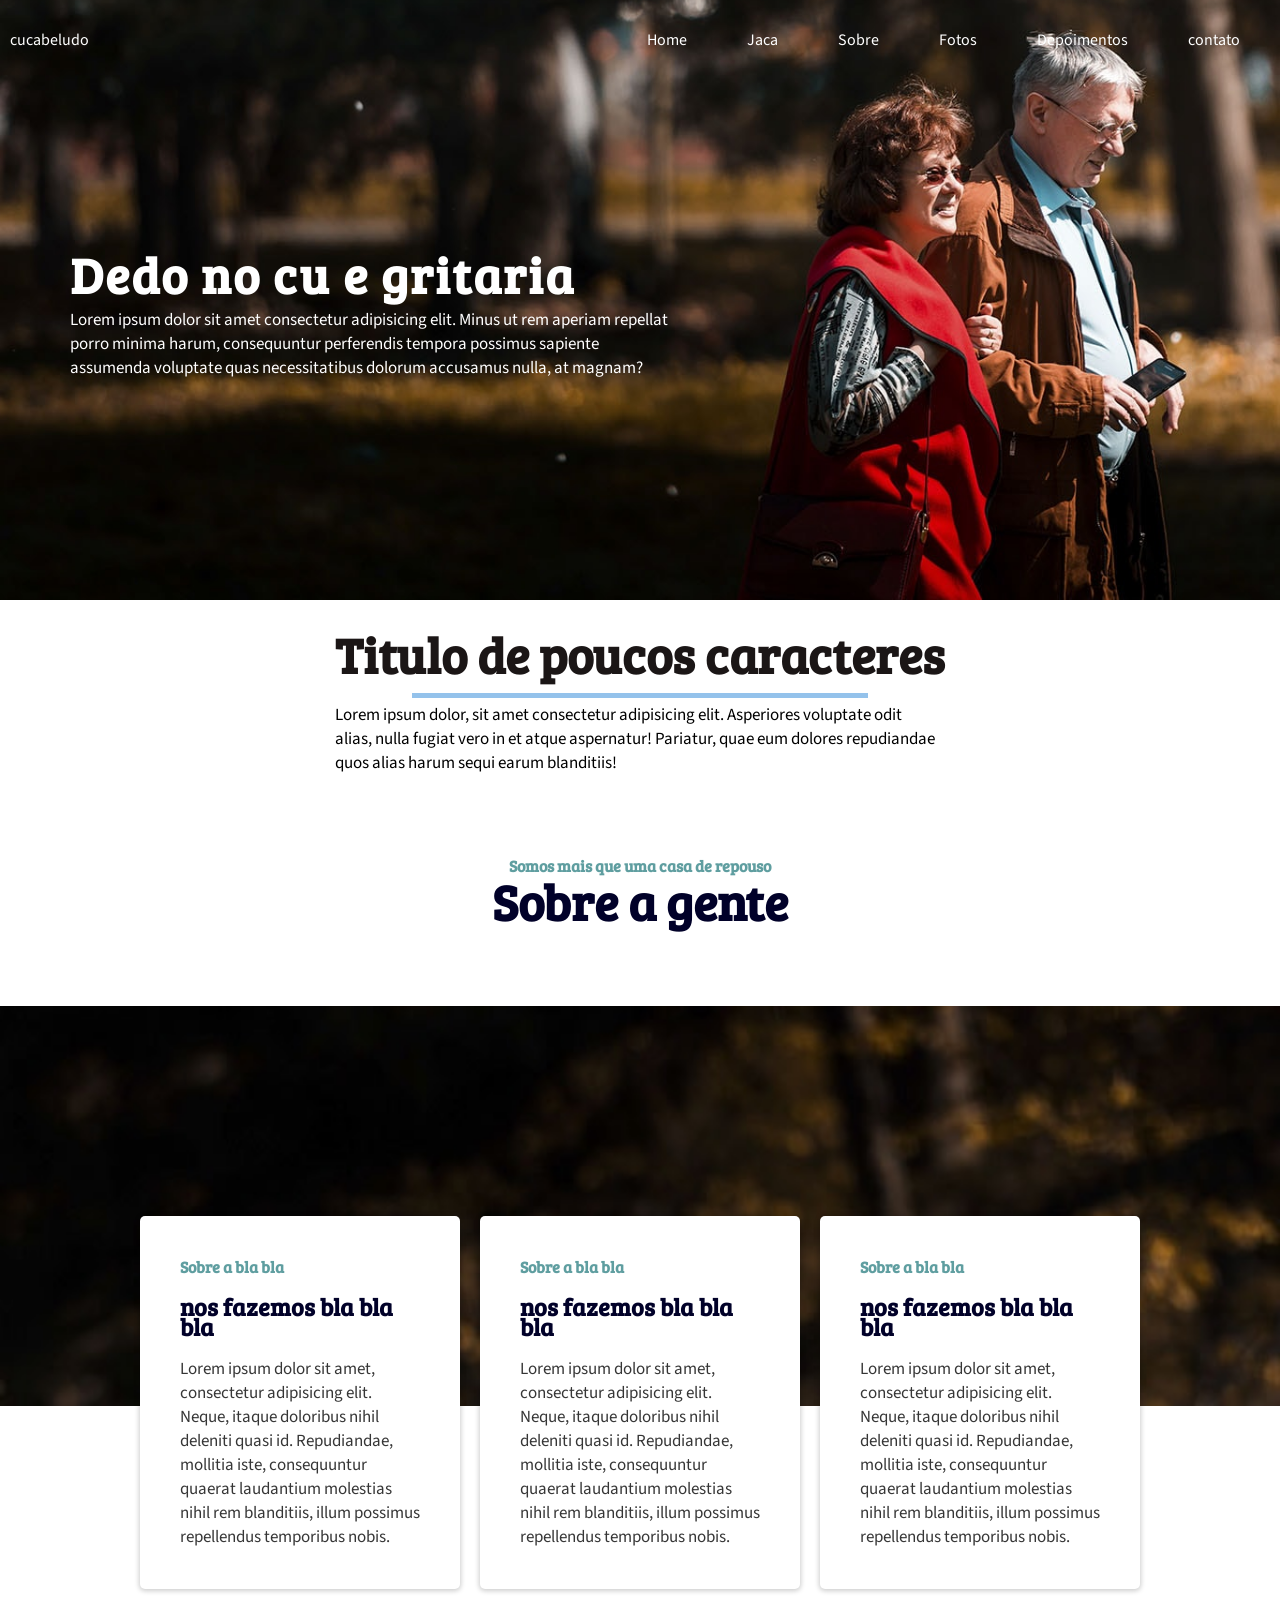
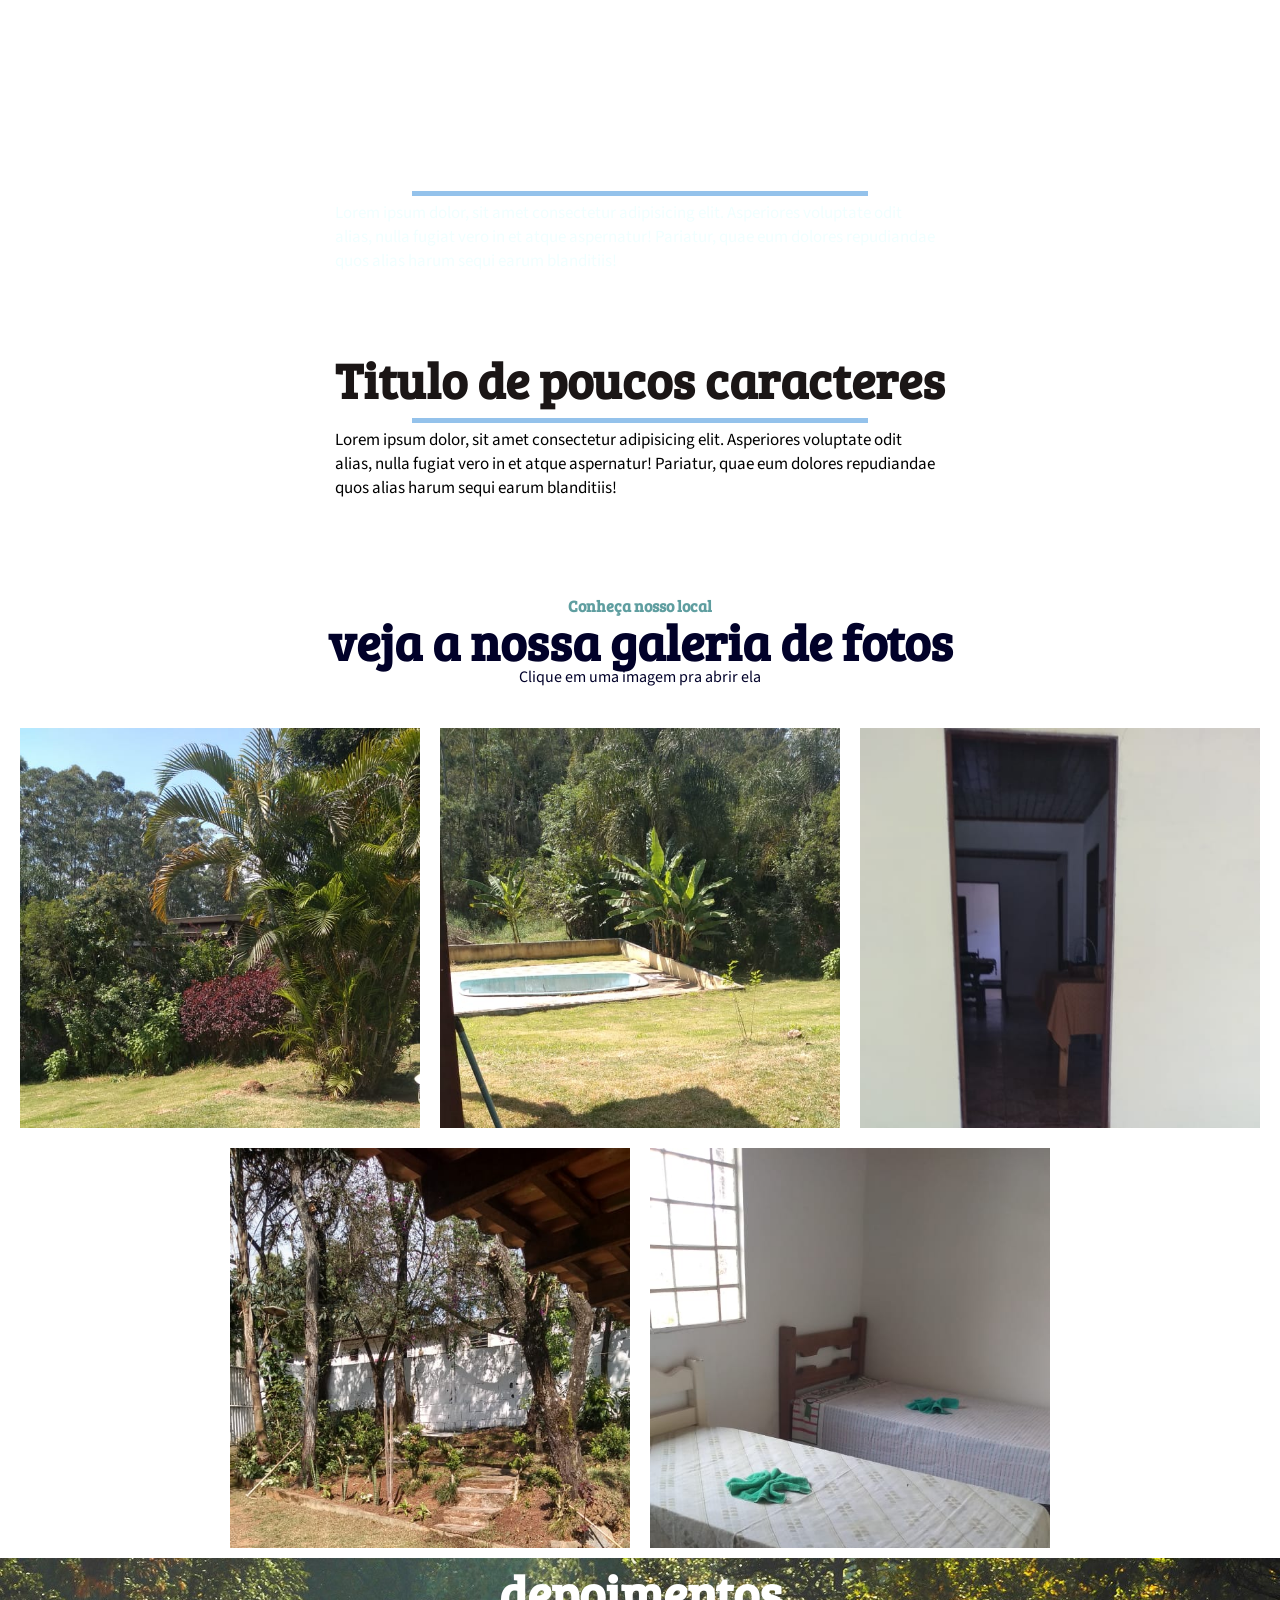
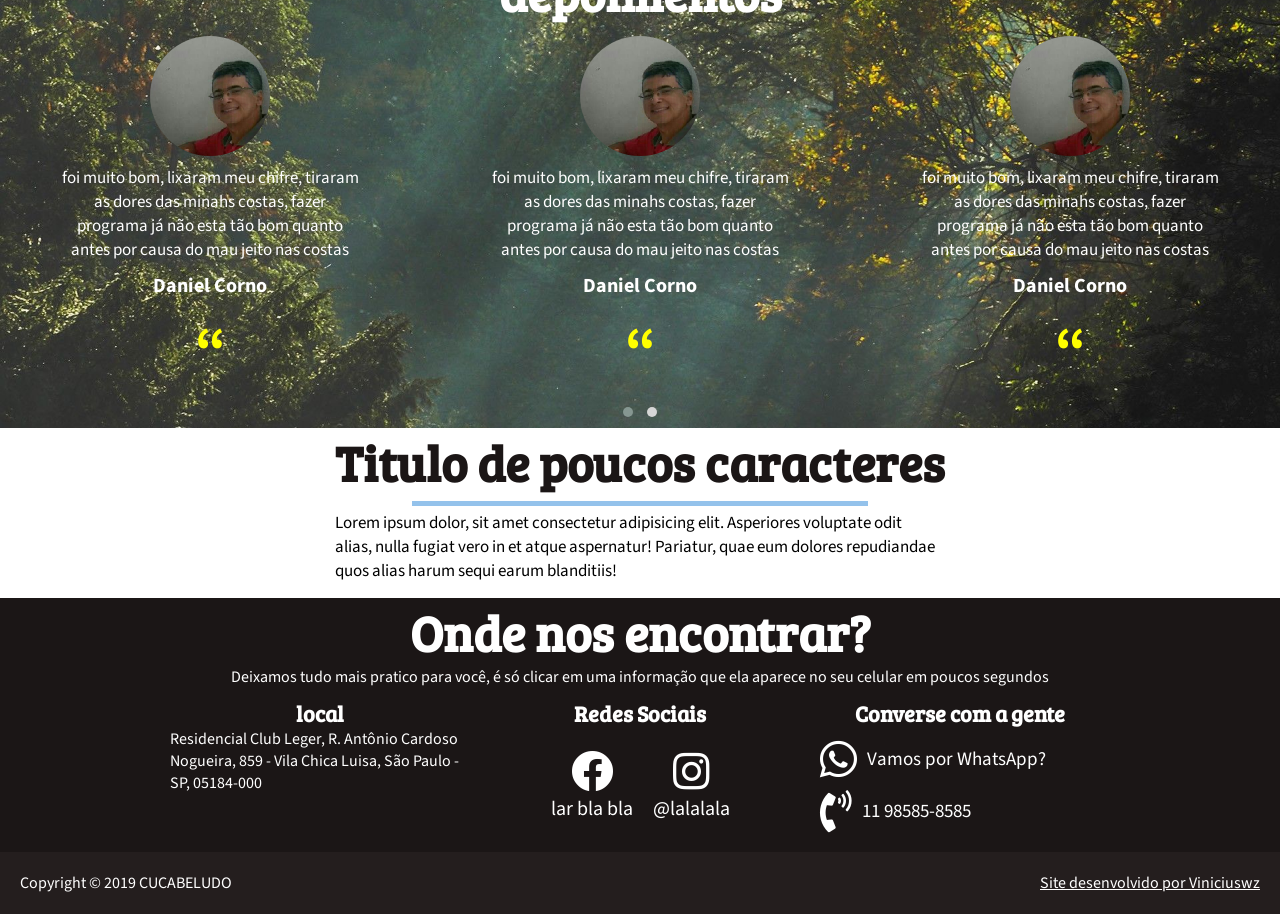
==== commit af20d137: "tudo ok" ====
--- a/index.html
+++ b/index.html
@@ -62,12 +62,11 @@
                         <span class="mobile-close">×</span>
                         
                         <li id="topo0">Home</li>
-                        <li id="corpo">jaca</li>
-                        <li id="sobre">sobre</li>
-                        <li id="paralax">contato</li>
-                        <li id="titulo-texto">alguma coisa</li>
+                        <li id="corpo">Jaca</li>
+                        <li id="sobre">Sobre</li>
+                        <li id="galeria">Fotos</li>
                         <li id="depoimentos">Depoimentos</li>
-                        <li id="paralax">contato</li>
+                        <li id="contato">contato</li>
                     </ul>
                 </div>
             </nav>
@@ -135,6 +134,7 @@
         <section class="galeria" >
             <h4>Conheça nosso local</h4>
             <h1>veja a nossa galeria de fotos</h1>
+            <p>Clique em uma imagem pra abrir ela</p>
             <div class="box-galeria">
                 <figure>
                     <a href="imagens/galeria/01.jpg"  data-size="585x1040">
@@ -217,6 +217,29 @@
                 <hr>
                 <p>Lorem ipsum dolor, sit amet consectetur adipisicing elit. Asperiores voluptate odit alias, nulla fugiat vero in et atque aspernatur! Pariatur, quae eum dolores repudiandae quos alias harum sequi earum blanditiis!</p>
             </div>
+        </section>
+
+        <section class="contato">
+            <h1>Onde nos encontrar?</h1>
+            <p>Deixamos tudo mais pratico para você, é só clicar em uma informação que ela 
+                aparece no seu celular em poucos segundos
+            </p>
+           
+                <div class="local"> 
+                    <h4>local</h4>
+                    <a target="_blank" href="https://www.google.com/maps/dir//itb+engenho+novo/@-23.4878002,-46.9234222,13z/">Residencial Club Leger, R. Antônio Cardoso Nogueira, 859 - Vila Chica Luisa, São Paulo - SP, 05184-000</a>
+                </div>
+                <div class="social"> 
+                    <h4>Redes Sociais</h4>
+                    <a href="#" target="_blank"><i class="fab fa-facebook"></i><span>lar bla bla</span></a>
+                    <a href="#" target="_blank"><i class="fab fa-instagram"></i><span>@lalalala</span></a>
+                </div>
+                <div class="call"> 
+                    <h4>Converse com a gente</h4>
+                    <a href="https://wa.me/5511985883491"  target="_blank"><i class="fab fa-whatsapp" ></i><span>Vamos por WhatsApp?</span></a>
+                    <a href="tel:111222333"><i class="fa fa-phone-volume"></i><span>11 98585-8585</span></a>
+                </div>
+            
         </section>
         
         <!--MODAL-->
@@ -285,8 +308,11 @@
                 </div>
         
         </div>
-        
+        <footer>
+                <p>Copyright &COPY; 2019 CUCABELUDO</p> <a href="https://wa.me/5511985883491"  target="_blank">Site desenvolvido por Viniciuswz</a>
+        </footer>
     </main>
+    
     
     
     <script src="js/galeria.js"></script>
--- a/css/default.css
+++ b/css/default.css
@@ -6,10 +6,17 @@
     margin: 0;
     padding: 0;
     box-sizing: border-box;
+    /* flex-grow: 1; */
+    /* text-align: end; */
     font-family: 'Source Sans Pro', sans-serif;
 }
+
+p {
+    flex-grow: 1;
+    /* text-align: end; */
+}
 a{
-    text-decoration: none
+    text-decoration: none;
 }
 
 h1,h2,h3,h4,h5,h6{
@@ -319,9 +326,9 @@
 }
 
 .galeria{
-display: flex;
-justify-content: center;
-flex-wrap: wrap
+    display: flex;
+    justify-content: center;
+    flex-wrap: wrap
 }
 
 .galeria figure{
@@ -356,12 +363,136 @@
     width: 100%;
     color: #010129;
     font-size: 50px;
-    margin-bottom: 80px;
+   
     line-height: 50px;
 }
 
+.galeria h1 + p{
+    text-align: center;
+    width: 100%;
+    color: #010129;
+   margin-bottom: 30px
+}
+
 .box-galeria{
     display: flex;
     justify-content: center;
     flex-wrap: wrap
+}
+
+.contato{
+    display: flex;
+    flex-wrap: wrap;
+    justify-content: center;
+    color: white;
+    background-color: #1b1616;
+    margin-top: 15px
+}
+
+.contato h1{
+    font-size: 50px;
+    color: white;
+}
+.contato h1 + p{
+    max-width: 90%;
+}
+
+.contato h1,.contato p,.contato h4{
+    width: 100%;
+    text-align: center;
+}
+
+.contato h4{
+    
+font-size: 22px;
+}
+
+.contato div{
+    width: 300px;
+    margin: 10px
+}
+
+
+
+.contato a{
+    
+    color: white;
+}
+
+.contato i{
+    font-size: 42px;
+    color: white;
+}
+
+.contato div.social{
+    display: flex;
+    flex-wrap: wrap;
+    justify-content: center;
+}
+
+.contato div.social a{
+    display: flex;
+    align-items: center;
+    flex-direction: column;
+    color: #1b1616;
+    margin: 10px
+    /* width: 50px; */
+   
+}
+
+.contato div.social a i{
+    font-size: 42px;
+    margin: 3px;    
+}
+
+.contato div.social a span{
+    font-size: 20px;
+    color: white
+    /* text-decoration: underline; */
+}
+
+.contato div a{
+    
+}
+
+.contato div a i{
+    
+}
+
+.contato div.call a{
+    display: flex;
+    align-items: center;
+    font-size: 20px;
+    margin: 10px
+}
+
+.contato div.call a span{
+    font-size: 19px
+} 
+.contato div.call a span:first-child{
+    text-decoration: underline;
+}
+
+.contato div.call i{
+    margin-right: 10px;
+}
+
+footer{
+    background-color: #241e1e;
+    color: white;
+    display: flex;
+    justify-content: space-around;
+    padding: 20px;
+    flex-wrap: wrap
+
+}
+
+footer a{
+    color: white;
+    text-decoration: underline;
+    flex-grow: 1;
+    text-align: end;
+}
+footer p{
+    flex-grow: 1
 }
--- a/css/style480.css
+++ b/css/style480.css
@@ -67,6 +67,24 @@
     height: auto;
 }
 
+
+.banner div{
+    width: 100%;
+    left: 0;
+    bottom: 30%;
+}
+
+.banner div h1{
+    width: 90%;
+    margin: 0 auto;
+    text-align: center
+}
+
+.banner div p{
+    width: 90%;
+    margin: 0 auto
+}
+
 .sobre .container{
 
     flex-direction: column;
@@ -75,7 +93,11 @@
 
 .sobre{
     height: auto;
-    height: 1500px;
+    height: 1550px;
+}
+
+.sobre .crop-sobre{
+    height: 300px;
 }
 
 .titulo-texto h1{
@@ -103,6 +125,43 @@
     font-size: 40px
 }
 
+.galeria figure {
+    width: 150px;
+    height: 150px;
+}
+
 .depoimentos h1{
     font-size: 35px
+}
+.contato h1{
+    font-size: 35px
+}
+
+footer{
+    background-color: #241e1e;
+    color: white;
+    display: flex;
+    justify-content: space-around;
+    padding: 20px;
+    flex-wrap: wrap
+
+}
+
+footer a{
+    color: white;
+    text-decoration: underline;
+    flex-grow: 0;
+    text-align: center;
+}
+footer p{
+    flex-grow: 0;
+    margin-bottom: 5px;
+}
+
+section hr{
+    width: 80% !important
+}
+
+.contato h1 > p{
+    width: 80%
 }
--- a/css/style768.css
+++ b/css/style768.css
@@ -101,7 +101,21 @@
 .galeria > h1{
     font-size: 40px
 }
+.galeria figure {
+    width: 150px;
+    height: 150px;
+}
 
 .depoimentos h1{
     font-size: 35px
-}+}
+
+.contato h1{
+    font-size: 35px
+}
+
+.titulo-texto p{
+    width: 85%;
+    margin:0 auto
+}
+
--- a/css/style1024.css
+++ b/css/style1024.css
@@ -26,3 +26,4 @@
 .depoimentos h1{
     font-size: 40px
 }
+
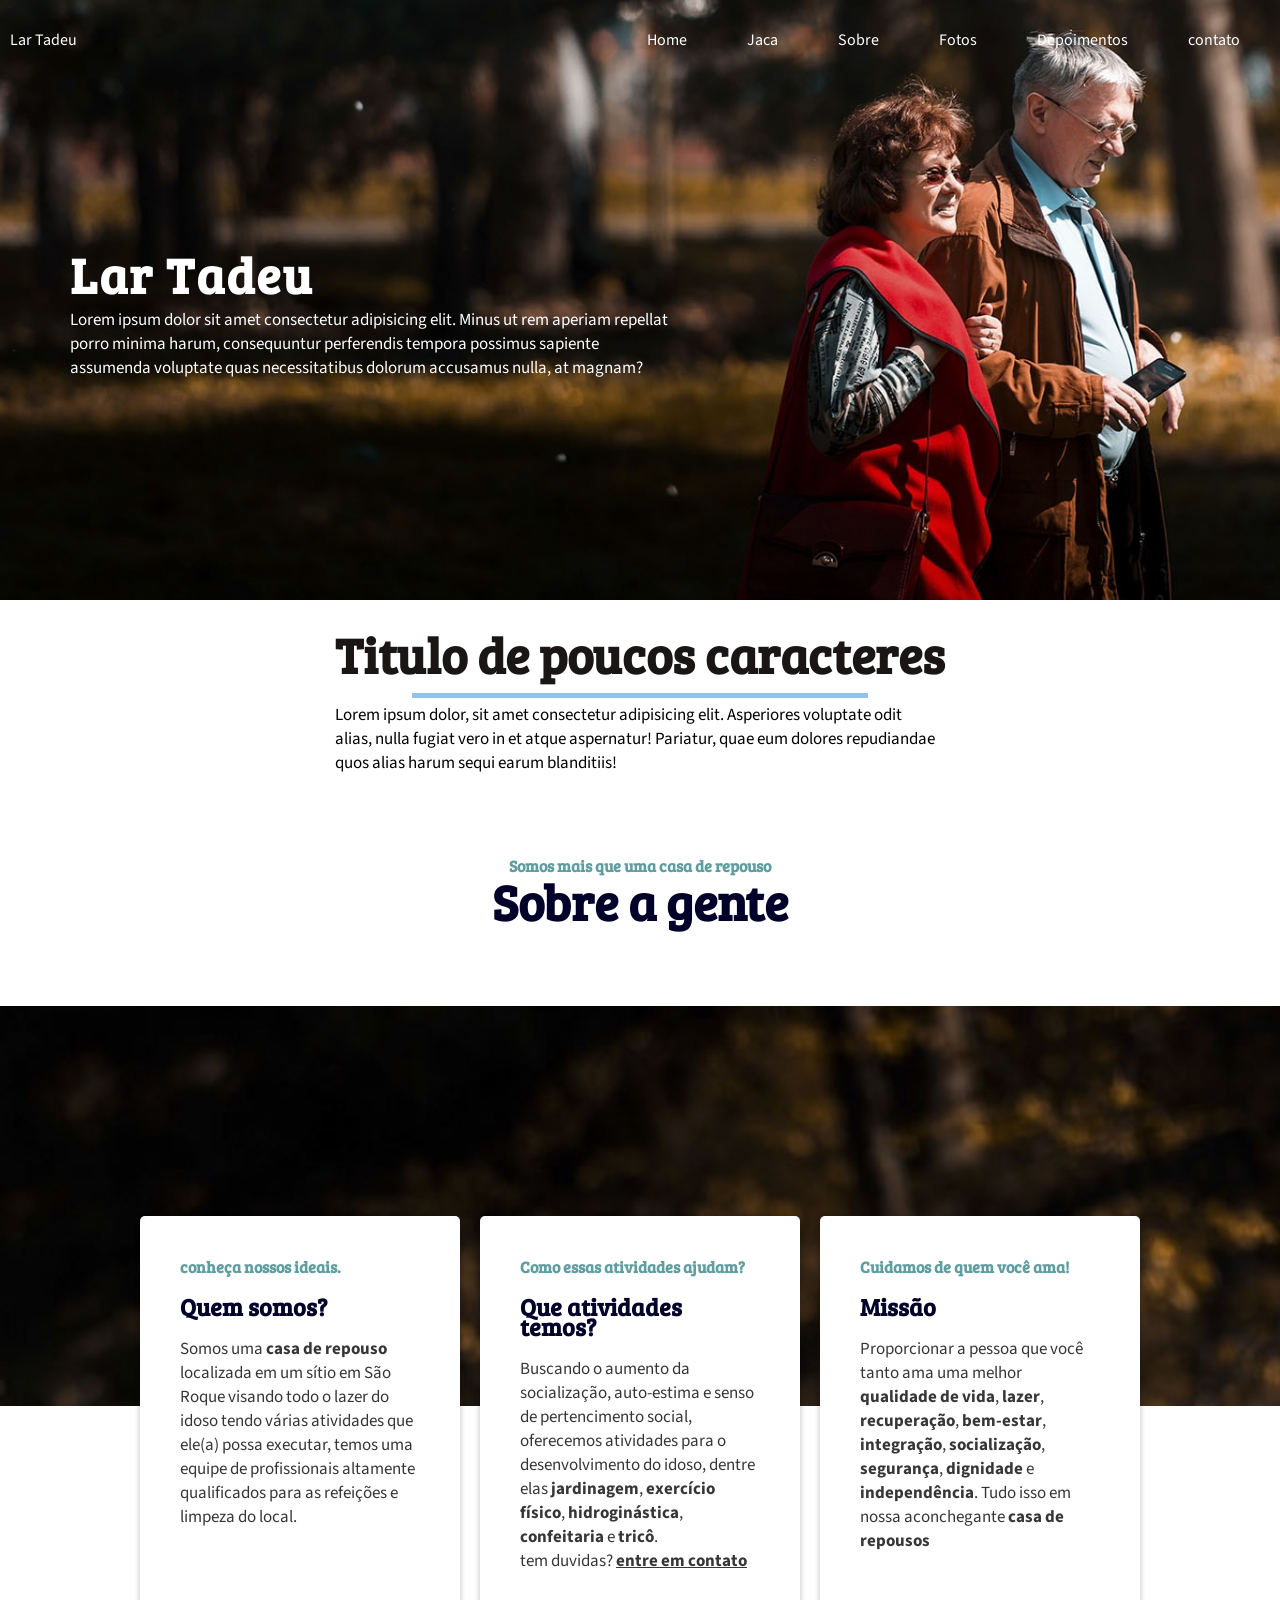
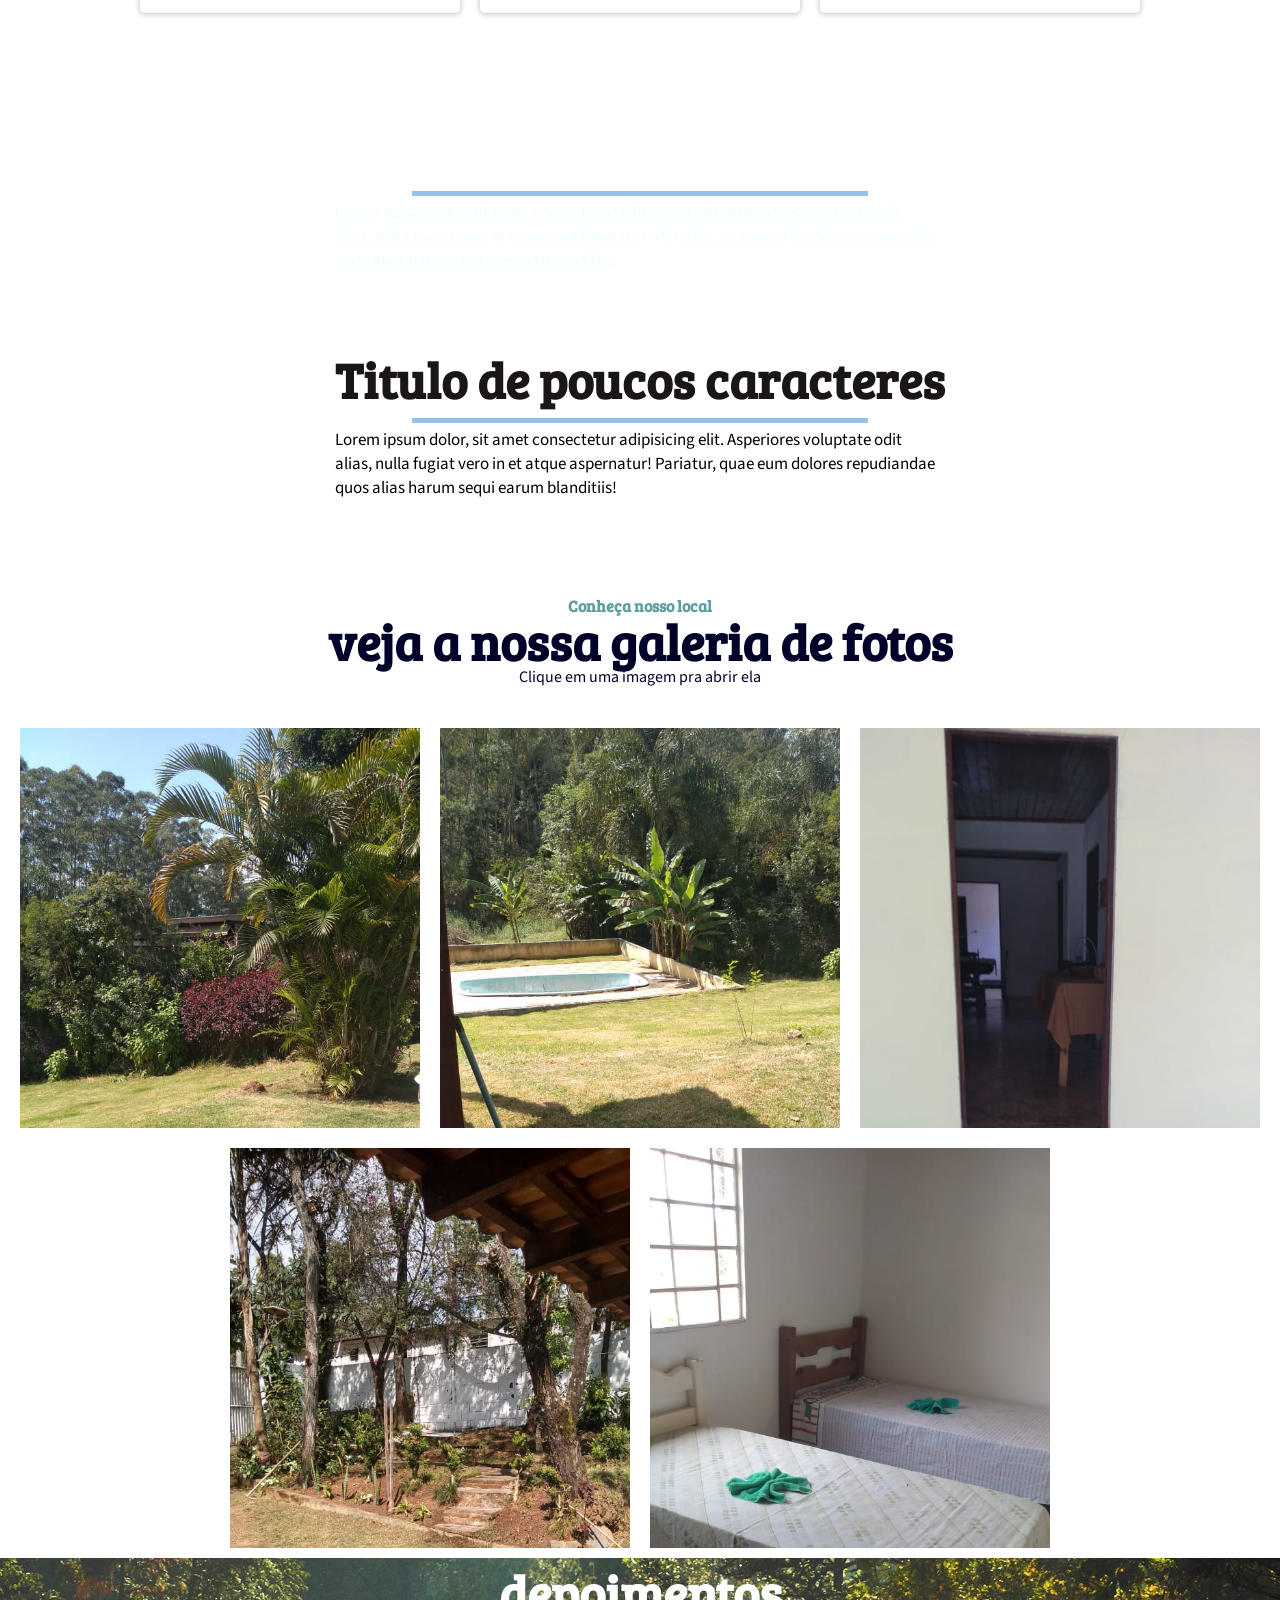
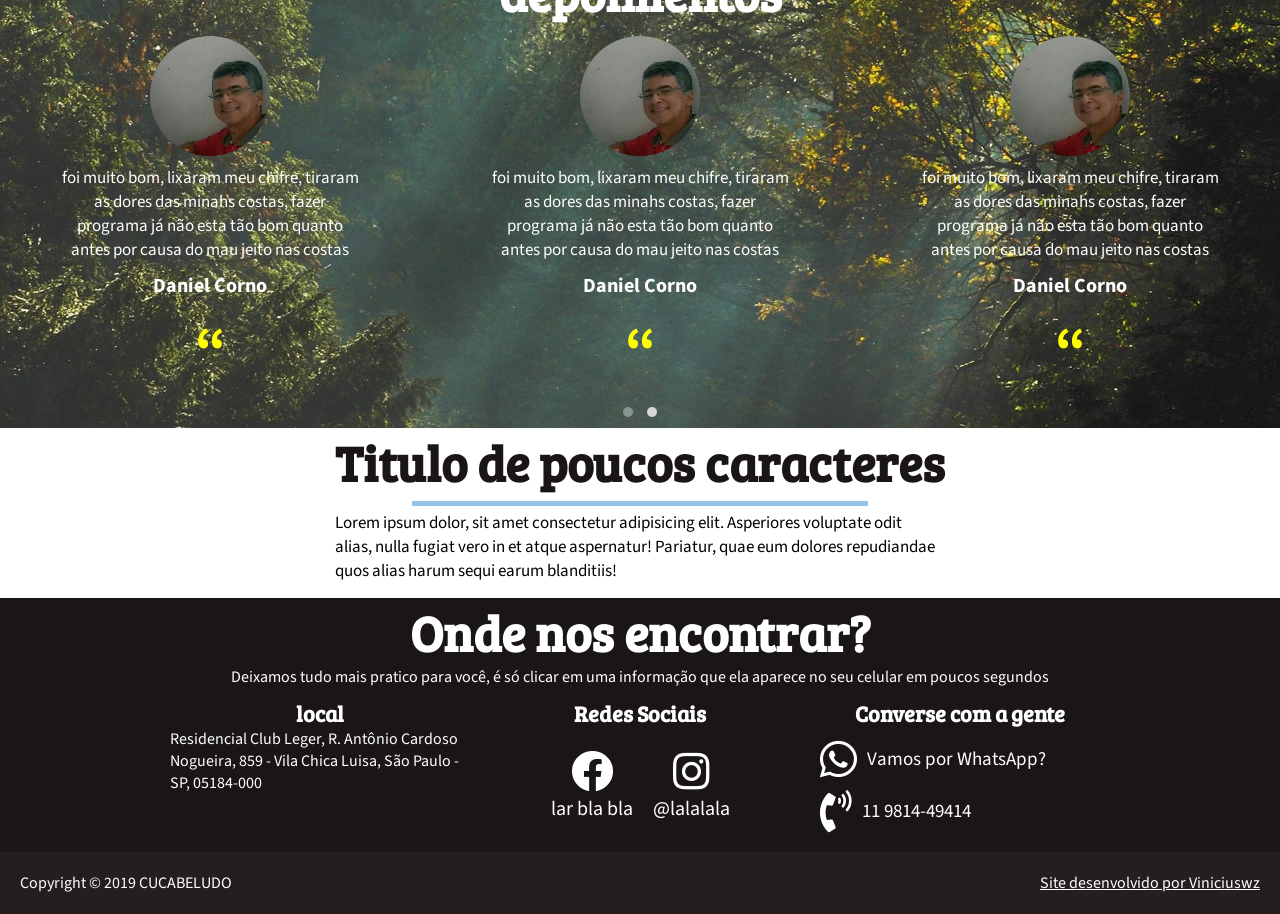
==== commit 7cb0e6ea: "ajustes de texto" ====
--- a/index.html
+++ b/index.html
@@ -54,7 +54,7 @@
     <header>
         <div class="container">
             <a href="#"> 
-                cucabeludo
+                Lar Tadeu
             </a>
             <nav class="menu">
                 <div>
@@ -75,7 +75,7 @@
     </header>
     <section class="banner">
         <div>
-            <h1>Dedo no cu e gritaria</h1>
+            <h1>Lar Tadeu</h1>
             <p>Lorem ipsum dolor sit amet consectetur adipisicing elit. Minus ut rem aperiam repellat porro minima harum, consequuntur perferendis tempora possimus sapiente assumenda voluptate quas necessitatibus dolorum accusamus nulla, at magnam?</p>
         </div>
     </section>
@@ -98,19 +98,20 @@
             </div>
             <div class="container">
                 <div class="item-sobre">
-                    <h4>Sobre a bla bla</h4>
-                    <h1>nos fazemos bla bla bla</h1>
-                    <p>Lorem ipsum dolor sit amet, consectetur adipisicing elit. Neque, itaque doloribus nihil deleniti quasi id. Repudiandae, mollitia iste, consequuntur quaerat laudantium molestias nihil rem blanditiis, illum possimus repellendus temporibus nobis.</p>
+                    <h4>conheça nossos ideais.</h4>
+                    <h1>Quem somos?</h1>
+                    <p>Somos uma <b>casa de repouso</b> localizada em um sítio em São Roque visando todo o lazer do idoso tendo várias atividades que ele(a) possa executar, temos uma equipe de profissionais altamente qualificados para as refeições e limpeza do local.</p>
                 </div>
                 <div class="item-sobre">
-                    <h4>Sobre a bla bla</h4>
-                    <h1>nos fazemos bla bla bla</h1>
-                    <p>Lorem ipsum dolor sit amet, consectetur adipisicing elit. Neque, itaque doloribus nihil deleniti quasi id. Repudiandae, mollitia iste, consequuntur quaerat laudantium molestias nihil rem blanditiis, illum possimus repellendus temporibus nobis.</p>
+                    <h4>Como essas atividades ajudam?</h4>
+                    <h1>Que atividades temos?</h1>
+                    <p>Buscando o aumento da socialização, auto-estima e senso de pertencimento social, oferecemos atividades para o desenvolvimento do idoso, dentre elas <b>jardinagem</b>, <b>exercício físico</b>, <b>hidroginástica</b>, <b>confeitaria</b> e <b>tricô</b>.<br> tem duvidas? <b class="go-to-contact"  style="text-decoration: underline;cursor: pointer;">entre em contato </b></p>
                 </div>
                 <div class="item-sobre">
-                    <h4>Sobre a bla bla</h4>
-                    <h1>nos fazemos bla bla bla</h1>
-                    <p>Lorem ipsum dolor sit amet, consectetur adipisicing elit. Neque, itaque doloribus nihil deleniti quasi id. Repudiandae, mollitia iste, consequuntur quaerat laudantium molestias nihil rem blanditiis, illum possimus repellendus temporibus nobis.</p>
+                    <h4>Cuidamos de quem você ama!</h4>
+                    <h1>Missão</h1>
+                    <p>Proporcionar a pessoa que você tanto ama uma melhor <b>qualidade de vida</b>, <b>lazer</b>, <b>recuperação</b>, <b>bem-estar</b>, <b>integração</b>, <b>socialização</b>, <b>segurança</b>, <b>dignidade</b> e <b>independência</b>. Tudo isso em nossa aconchegante <b>casa de repousos</b></p>
+                    
                 </div>
             </div>
         </section>
@@ -219,7 +220,7 @@
             </div>
         </section>
 
-        <section class="contato">
+        <section class="contato contato-2">
             <h1>Onde nos encontrar?</h1>
             <p>Deixamos tudo mais pratico para você, é só clicar em uma informação que ela 
                 aparece no seu celular em poucos segundos
@@ -236,8 +237,8 @@
                 </div>
                 <div class="call"> 
                     <h4>Converse com a gente</h4>
-                    <a href="https://wa.me/5511985883491"  target="_blank"><i class="fab fa-whatsapp" ></i><span>Vamos por WhatsApp?</span></a>
-                    <a href="tel:111222333"><i class="fa fa-phone-volume"></i><span>11 98585-8585</span></a>
+                    <a href="https://wa.me/5511981449414"  target="_blank"><i class="fab fa-whatsapp" ></i><span>Vamos por WhatsApp?</span></a>
+                    <a href="tel:81449414"><i class="fa fa-phone-volume"></i><span>11 9814-49414</span></a>
                 </div>
             
         </section>
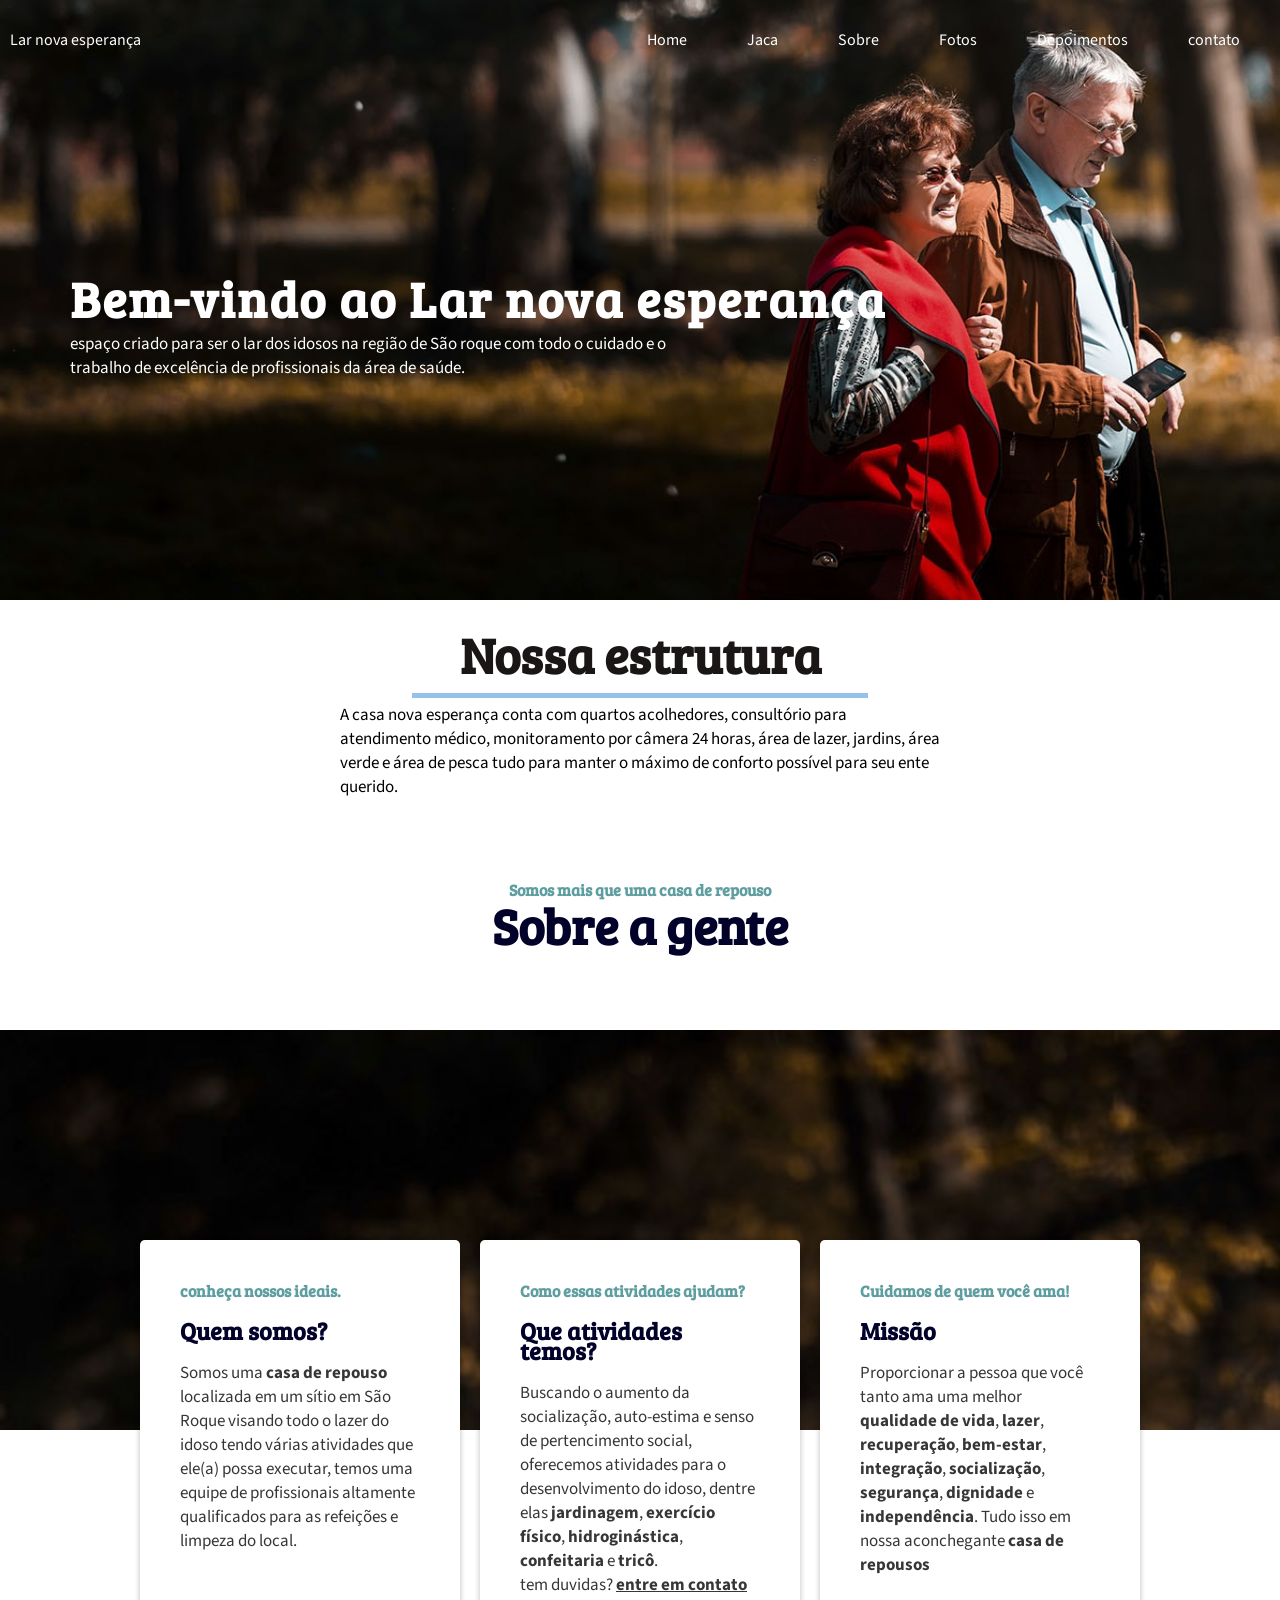
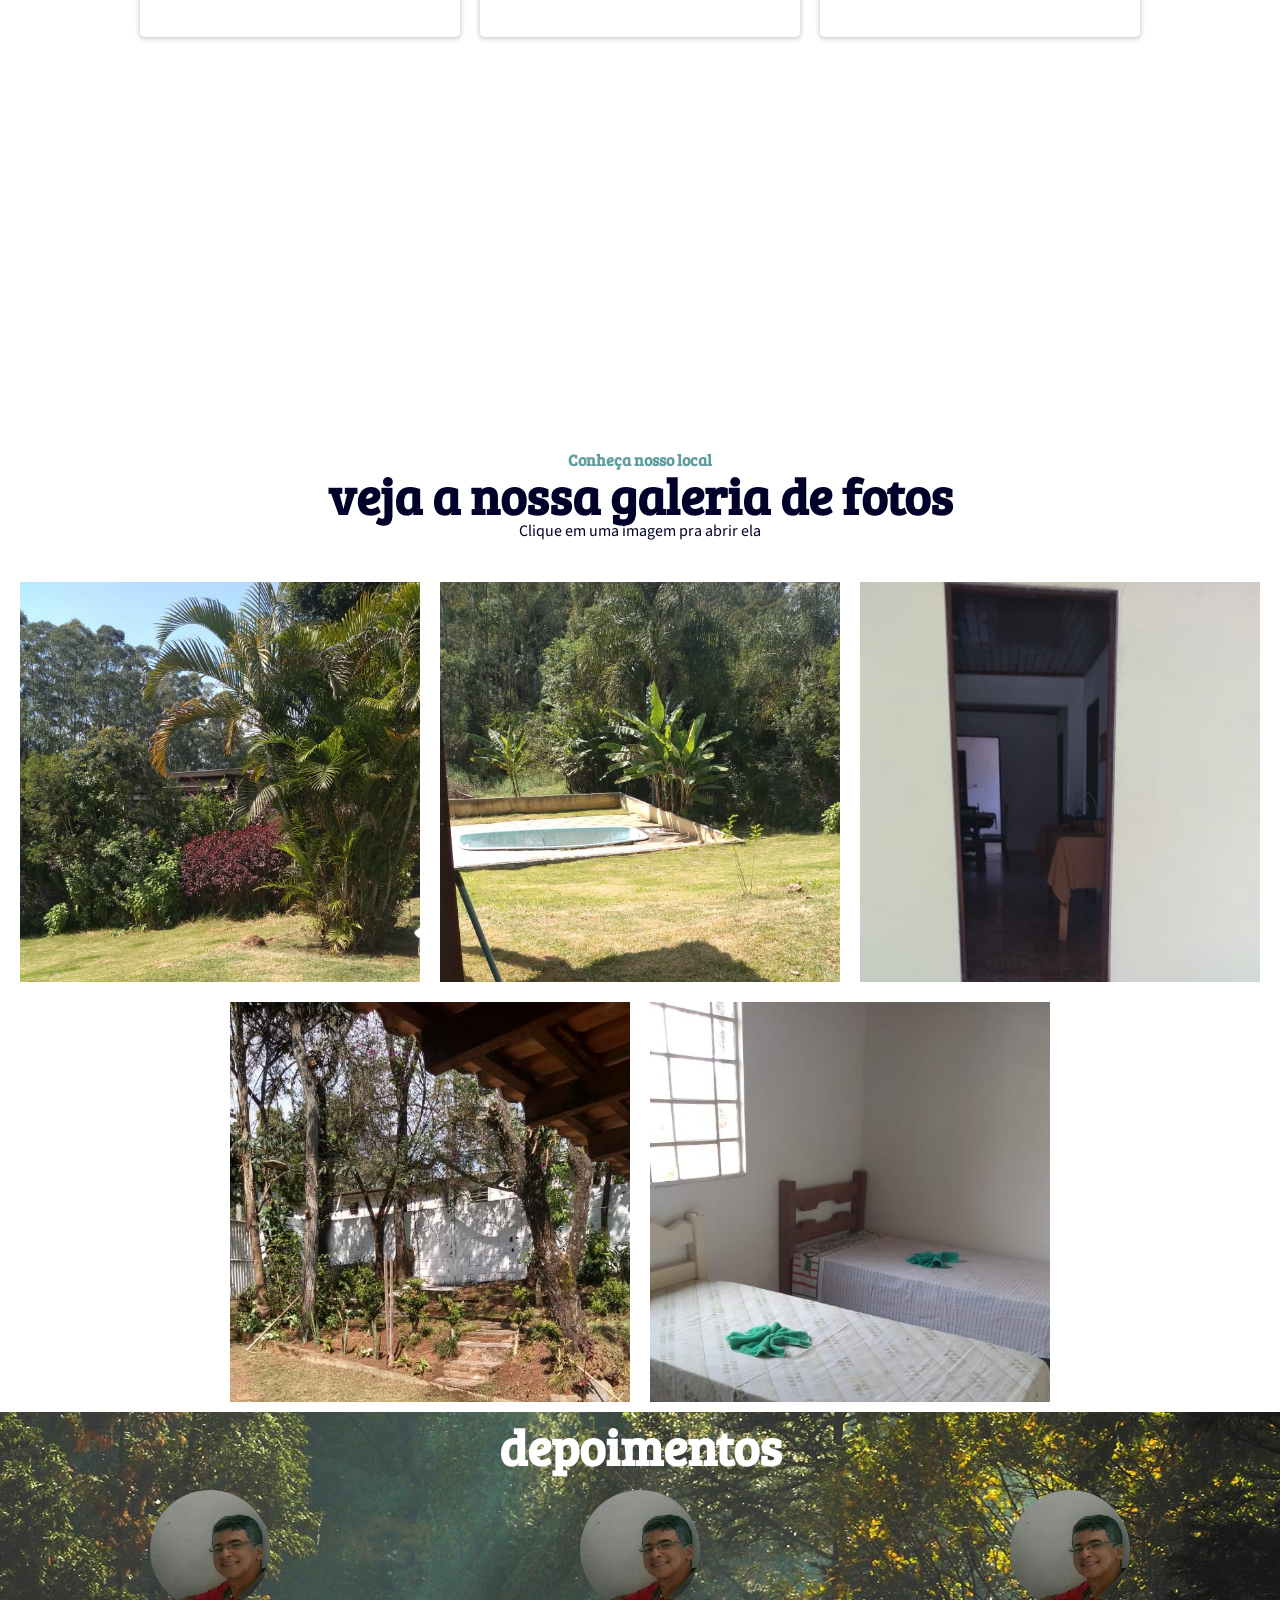
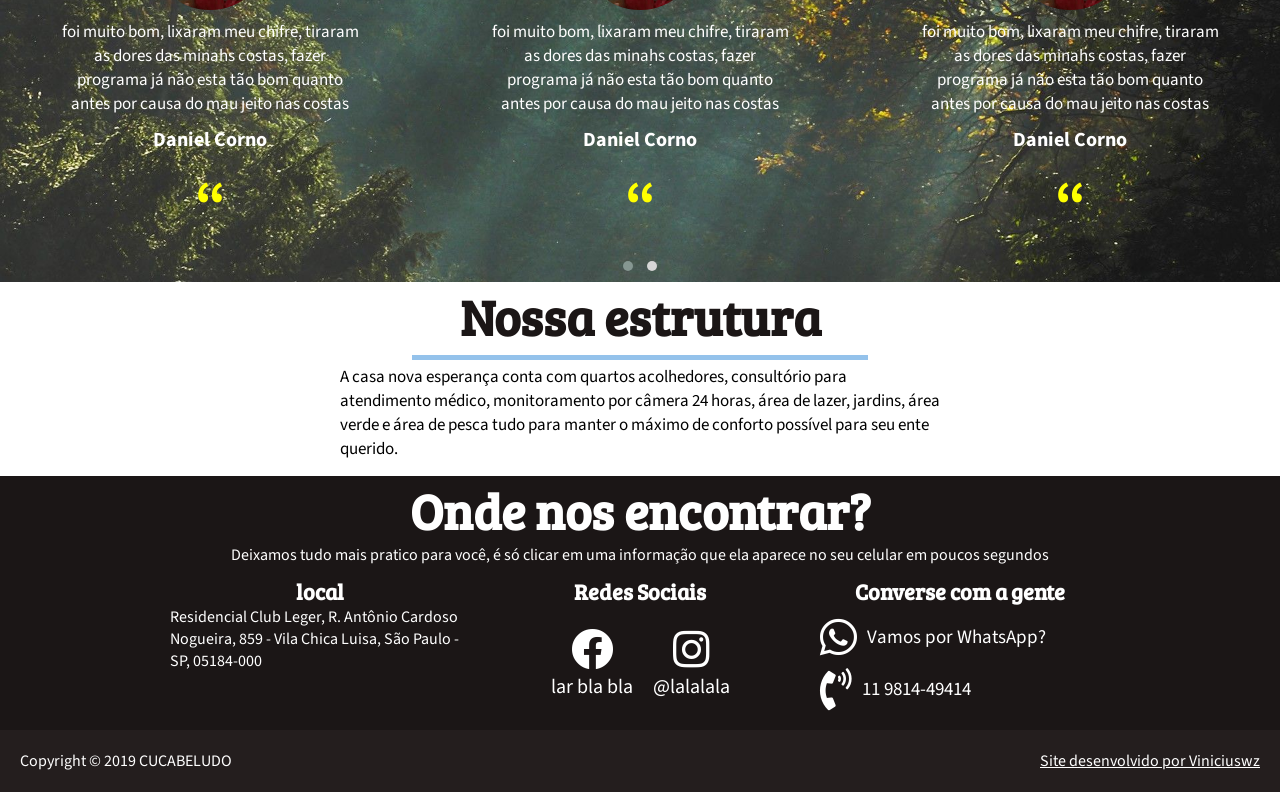
==== commit d475c1f2: "ajustes" ====
--- a/index.html
+++ b/index.html
@@ -54,7 +54,7 @@
     <header>
         <div class="container">
             <a href="#"> 
-                Lar Tadeu
+                Lar nova esperança
             </a>
             <nav class="menu">
                 <div>
@@ -75,16 +75,18 @@
     </header>
     <section class="banner">
         <div>
-            <h1>Lar Tadeu</h1>
-            <p>Lorem ipsum dolor sit amet consectetur adipisicing elit. Minus ut rem aperiam repellat porro minima harum, consequuntur perferendis tempora possimus sapiente assumenda voluptate quas necessitatibus dolorum accusamus nulla, at magnam?</p>
+            <h1>Bem-vindo ao Lar nova esperança</h1>
+            <p>espaço criado para ser o lar dos idosos na região 
+                de São roque com todo o cuidado e o trabalho 
+                de excelência de profissionais da área de saúde.</p>
         </div>
     </section>
     <main class="corpo">
         <section class="titulo-texto">
             <div>
-                <h1>Titulo de poucos caracteres</h1>
+                <h1>Nossa estrutura</h1>
                 <hr>
-                <p>Lorem ipsum dolor, sit amet consectetur adipisicing elit. Asperiores voluptate odit alias, nulla fugiat vero in et atque aspernatur! Pariatur, quae eum dolores repudiandae quos alias harum sequi earum blanditiis!</p>
+                <p>A casa nova esperança conta com quartos acolhedores, consultório para atendimento médico, monitoramento por câmera 24 horas, área de lazer, jardins,  área verde e área de pesca  tudo para manter o máximo de conforto possível para seu ente querido.</p>
             </div>
         </section>
         
@@ -119,17 +121,9 @@
         <section class="titulo-texto paralax" >
             <div>
                 <h1>Titulo de poucos caracteres</h1>
-                <hr>
-                <p>Lorem ipsum dolor, sit amet consectetur adipisicing elit. Asperiores voluptate odit alias, nulla fugiat vero in et atque aspernatur! Pariatur, quae eum dolores repudiandae quos alias harum sequi earum blanditiis!</p>
-            </div>
-        </section>
-        <section class="titulo-texto" style="margin-bottom:15px">
-                <div>
-                    <h1>Titulo de poucos caracteres</h1>
-                    <hr>
-                    <p>Lorem ipsum dolor, sit amet consectetur adipisicing elit. Asperiores voluptate odit alias, nulla fugiat vero in et atque aspernatur! Pariatur, quae eum dolores repudiandae quos alias harum sequi earum blanditiis!</p>
-                </div>
-            </section>
+            </div>
+        </section>
+
         
 
         <section class="galeria" >
@@ -214,9 +208,9 @@
 
         <section class="titulo-texto">
             <div>
-                <h1>Titulo de poucos caracteres</h1>
+                <h1>Nossa estrutura</h1>
                 <hr>
-                <p>Lorem ipsum dolor, sit amet consectetur adipisicing elit. Asperiores voluptate odit alias, nulla fugiat vero in et atque aspernatur! Pariatur, quae eum dolores repudiandae quos alias harum sequi earum blanditiis!</p>
+                <p>A casa nova esperança conta com quartos acolhedores, consultório para atendimento médico, monitoramento por câmera 24 horas, área de lazer, jardins,  área verde e área de pesca  tudo para manter o máximo de conforto possível para seu ente querido.</p>
             </div>
         </section>
 
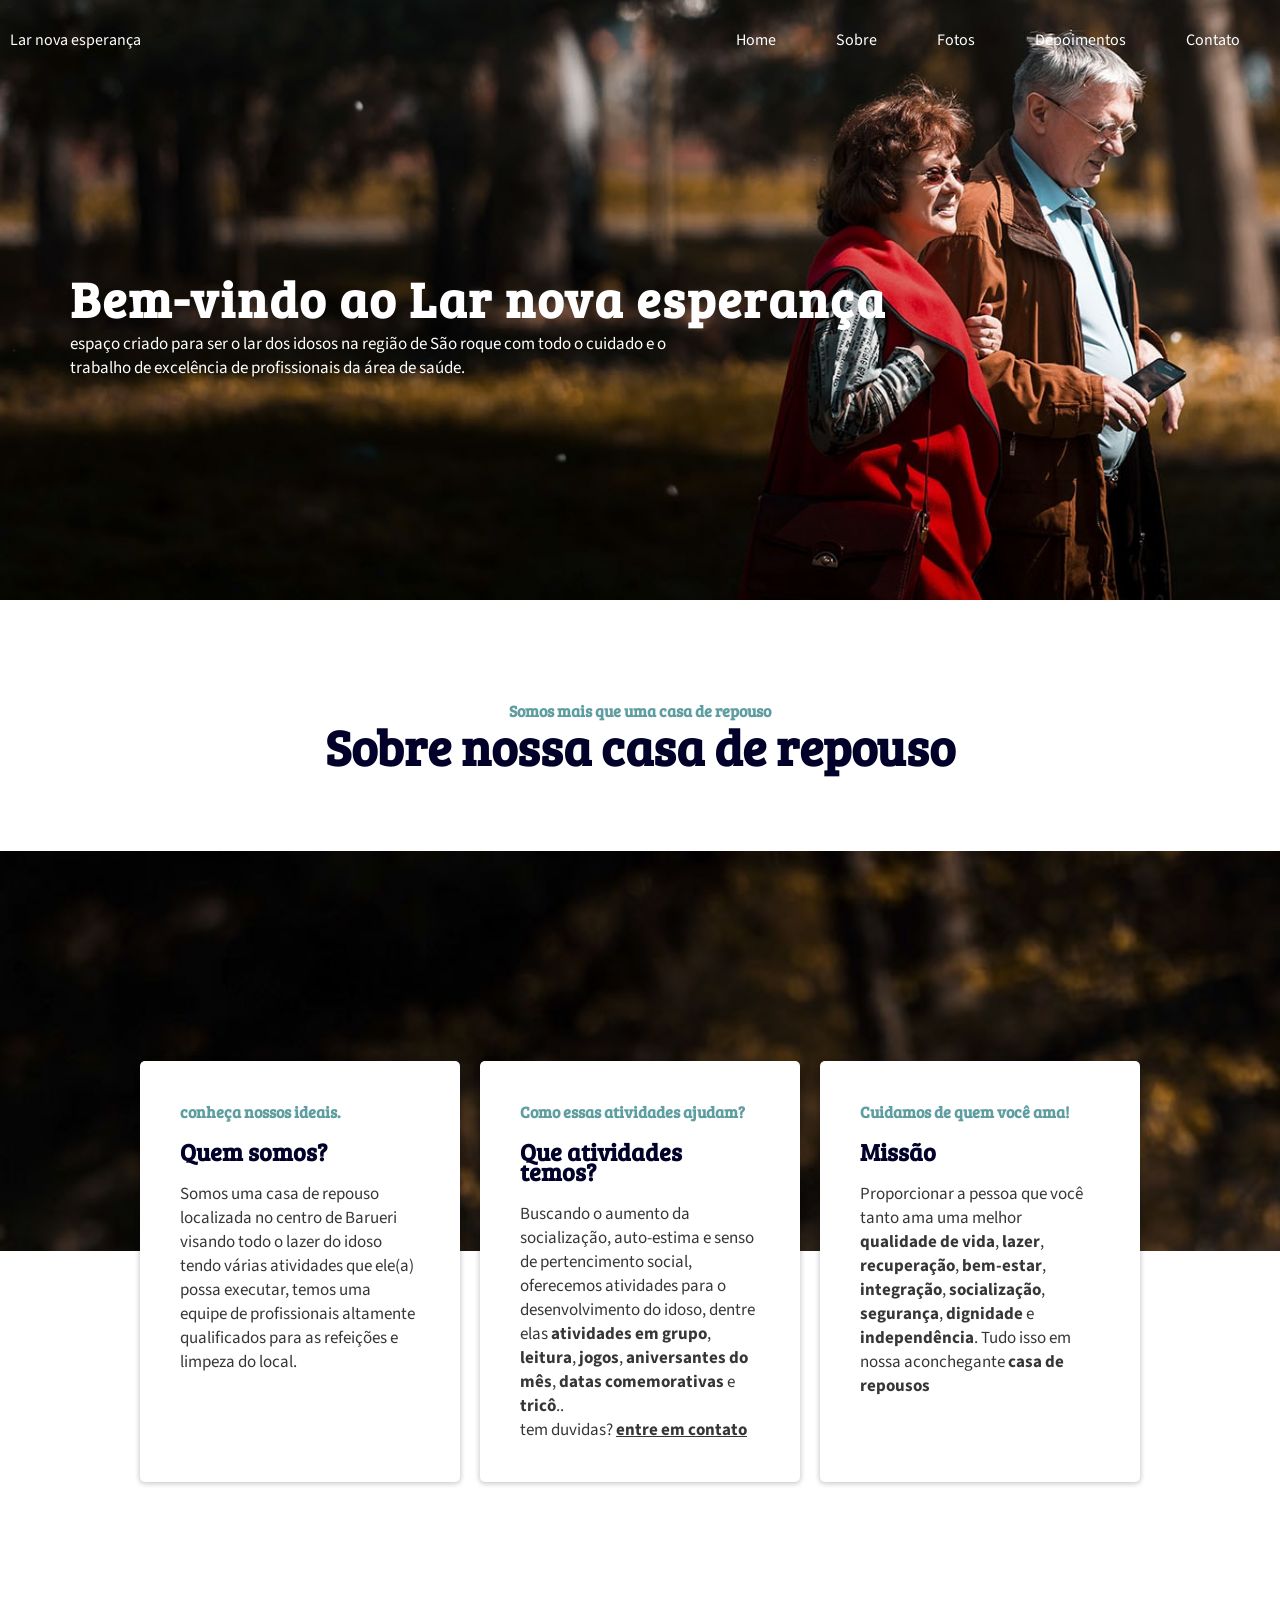
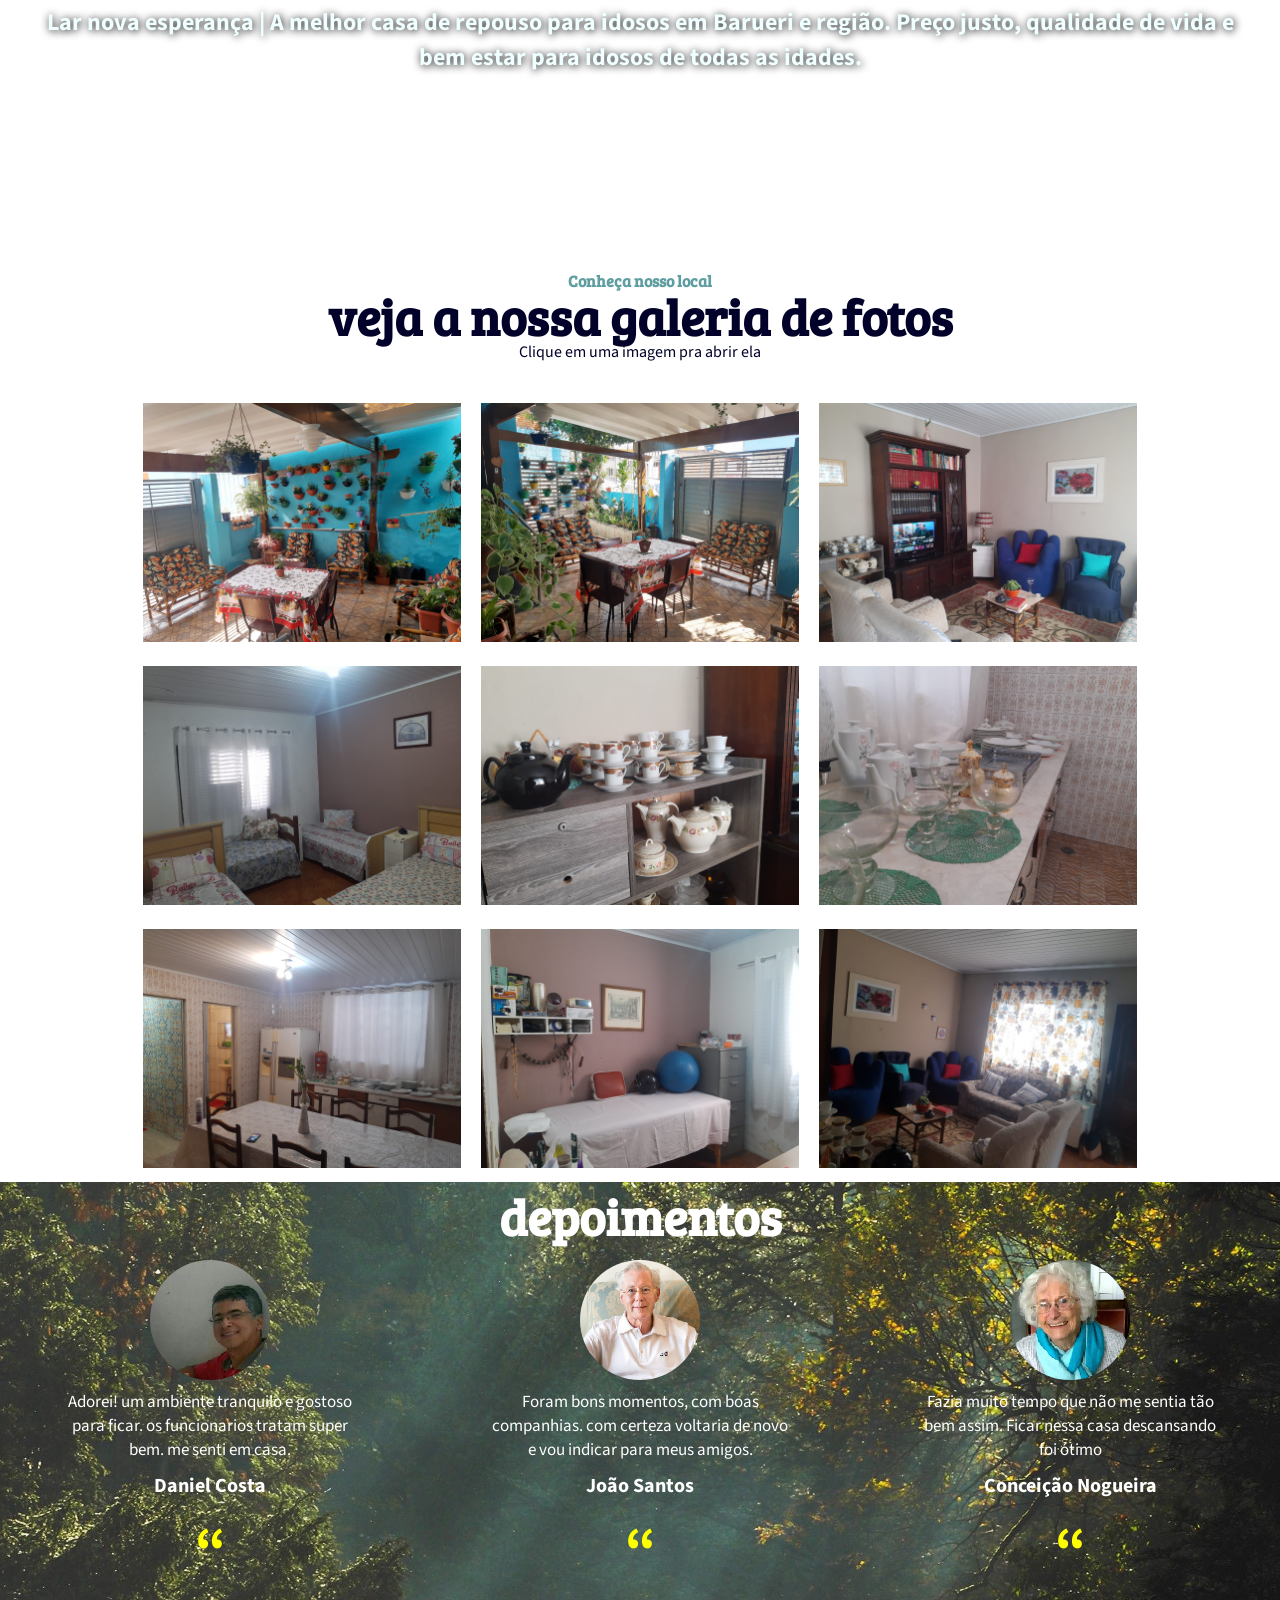
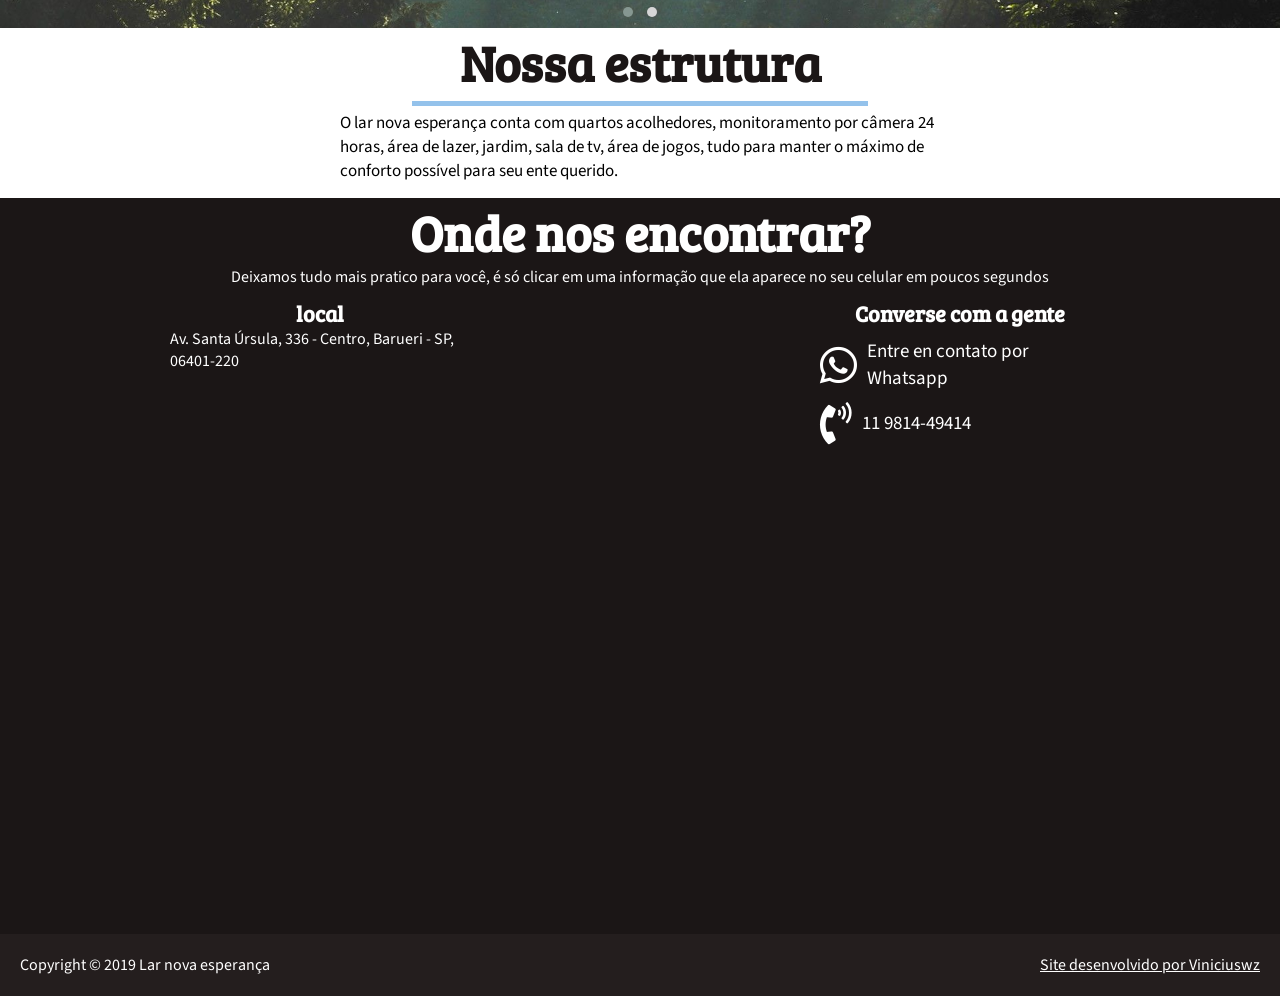
==== commit 9f82d114: "alterações" ====
--- a/index.html
+++ b/index.html
@@ -3,11 +3,11 @@
 <html lang=pt-br>
 <head>
     
-    <title>Nossa nota</title>
+    <title>Lar nova esperança | casa de repouso dos seus sonhos</title>
     <meta charset=UTF-8> <!-- ISO-8859-1 -->
     <meta name=viewport content="width=device-width, initial-scale=1.0">
-    <meta name=description content="sistema de notas para professores">
-    <meta name=keywords content="notas"> <!-- Opcional -->
+    <meta name=description content="espaço criado para ser o lar dos idosos na região de Barueri com todo o cuidado e o trabalho de excelência de profissionais da área de saúde.">
+    <meta name=keywords content="casa de repouso, casa,repouso, Barueri, zona oeste"> <!-- Opcional -->
     <meta name=author content='Daniel52x e Viniciuswz'>
     
     <!-- favicon, arquivo de imagem podendo ser 8x8 - 16x16 - 32x32px com extensão .ico -->
@@ -62,11 +62,10 @@
                         <span class="mobile-close">×</span>
                         
                         <li id="topo0">Home</li>
-                        <li id="corpo">Jaca</li>
-                        <li id="sobre">Sobre</li>
-                        <li id="galeria">Fotos</li>
-                        <li id="depoimentos">Depoimentos</li>
-                        <li id="contato">contato</li>
+                        <li id="sobre"><h2>Sobre</h2></li>
+                        <li id="galeria"><h2>Fotos</h2></li>
+                        <li id="depoimentos"><h2>Depoimentos</h2></li>
+                        <li id="contato"><h2>Contato</h2></li>
                     </ul>
                 </div>
             </nav>
@@ -75,43 +74,37 @@
     </header>
     <section class="banner">
         <div>
-            <h1>Bem-vindo ao Lar nova esperança</h1>
+            <h3>Bem-vindo ao Lar nova esperança</h3>
             <p>espaço criado para ser o lar dos idosos na região 
                 de São roque com todo o cuidado e o trabalho 
                 de excelência de profissionais da área de saúde.</p>
         </div>
     </section>
     <main class="corpo">
-        <section class="titulo-texto">
-            <div>
-                <h1>Nossa estrutura</h1>
-                <hr>
-                <p>A casa nova esperança conta com quartos acolhedores, consultório para atendimento médico, monitoramento por câmera 24 horas, área de lazer, jardins,  área verde e área de pesca  tudo para manter o máximo de conforto possível para seu ente querido.</p>
-            </div>
-        </section>
+
         
         
         
         <section class="sobre">
             <h4>Somos mais que uma casa de repouso</h4>
-            <h1>Sobre a gente</h1>
+            <h3>Sobre nossa casa de repouso</h3>
             <div class="crop-sobre">
                 <img src="imagens/idosos-tablet.jpg" alt="">
             </div>
             <div class="container">
                 <div class="item-sobre">
                     <h4>conheça nossos ideais.</h4>
-                    <h1>Quem somos?</h1>
-                    <p>Somos uma <b>casa de repouso</b> localizada em um sítio em São Roque visando todo o lazer do idoso tendo várias atividades que ele(a) possa executar, temos uma equipe de profissionais altamente qualificados para as refeições e limpeza do local.</p>
+                    <h5>Quem somos?</h5>
+                    <p>Somos uma casa de repouso localizada no centro de Barueri visando todo o lazer do idoso tendo várias atividades que ele(a) possa executar, temos uma equipe de profissionais altamente qualificados para as refeições e limpeza do local.</p>
                 </div>
                 <div class="item-sobre">
                     <h4>Como essas atividades ajudam?</h4>
-                    <h1>Que atividades temos?</h1>
-                    <p>Buscando o aumento da socialização, auto-estima e senso de pertencimento social, oferecemos atividades para o desenvolvimento do idoso, dentre elas <b>jardinagem</b>, <b>exercício físico</b>, <b>hidroginástica</b>, <b>confeitaria</b> e <b>tricô</b>.<br> tem duvidas? <b class="go-to-contact"  style="text-decoration: underline;cursor: pointer;">entre em contato </b></p>
+                    <h5>Que atividades temos?</h5>
+                    <p>Buscando o aumento da socialização, auto-estima e senso de pertencimento social, oferecemos atividades para o desenvolvimento do idoso, dentre elas <b>atividades em grupo</b>, <b>leitura</b>, <b>jogos</b>, <b>aniversantes do mês</b>, <b>datas comemorativas</b> e <b>tricô</b>..<br> tem duvidas? <b class="go-to-contact"  style="text-decoration: underline;cursor: pointer;">entre em contato </b></p>
                 </div>
                 <div class="item-sobre">
                     <h4>Cuidamos de quem você ama!</h4>
-                    <h1>Missão</h1>
+                    <h5>Missão</h5>
                     <p>Proporcionar a pessoa que você tanto ama uma melhor <b>qualidade de vida</b>, <b>lazer</b>, <b>recuperação</b>, <b>bem-estar</b>, <b>integração</b>, <b>socialização</b>, <b>segurança</b>, <b>dignidade</b> e <b>independência</b>. Tudo isso em nossa aconchegante <b>casa de repousos</b></p>
                     
                 </div>
@@ -120,7 +113,7 @@
         
         <section class="titulo-texto paralax" >
             <div>
-                <h1>Titulo de poucos caracteres</h1>
+                <h1>Lar nova esperança | A melhor casa de repouso para idosos em Barueri e região. Preço justo, qualidade de vida e bem estar para idosos de todas as idades.</h1>
             </div>
         </section>
 
@@ -128,79 +121,102 @@
 
         <section class="galeria" >
             <h4>Conheça nosso local</h4>
-            <h1>veja a nossa galeria de fotos</h1>
+            <h3>veja a nossa galeria de fotos</h3>
             <p>Clique em uma imagem pra abrir ela</p>
             <div class="box-galeria">
                 <figure>
-                    <a href="imagens/galeria/01.jpg"  data-size="585x1040">
-                        <img src="imagens/galeria/01.jpg"  alt="Image description" />
-                    </a>
-                      <figcaption >Legenda 1</figcaption>
-                                                        
+                    <a href="imagens/galeria/area-de-lazer-2-da-casa-de-repouso-nova-esperanca-barueri.jpeg"  data-size="1280x960">
+                        <img src="imagens/galeria/area-de-lazer-2-da-casa-de-repouso-nova-esperanca-barueri.jpeg"  alt="Image description" />
+                    </a>
+                      <figcaption >Legenda 1</figcaption>                           
                   </figure>
               
                   <figure>
-                    <a href="imagens/galeria/02.jpg"  data-size="585x1040">
-                        <img src="imagens/galeria/02.jpg"  alt="Image description" />
+                    <a href="imagens/galeria/area-de-lazer-da-casa-de-repouso-nova-esperanca-barueri.jpeg"  data-size="1280x960">
+                        <img src="imagens/galeria/area-de-lazer-da-casa-de-repouso-nova-esperanca-barueri.jpeg"  alt="Image description" />
                     </a>
                     <figcaption >Legenda 2</figcaption>
                   </figure>
               
                   <figure>
-                    <a href="imagens/galeria/03.jpg"  data-size="585x1040">
-                        <img src="imagens/galeria/03.jpg"  alt="Image description" />
+                    <a href="imagens/galeria/ambinete-tranquilo-lar-nova-esperanca-barueri.jpeg"  data-size="1280x960">
+                        <img src="imagens/galeria/ambinete-tranquilo-lar-nova-esperanca-barueri.jpeg"  alt="Image description" />
                     </a>
                     <figcaption >Legenda 3</figcaption>
                   </figure>
               
                   <figure>
-                    <a href="imagens/galeria/04.jpg"  data-size="585x1040">
-                        <img src="imagens/galeria/04.jpg"  alt="Image description" />
+                    <a href="imagens/galeria/quartos-lar-nova-esperanca-barueri.jpeg"  data-size="1280x960">
+                        <img src="imagens/galeria/quartos-lar-nova-esperanca-barueri.jpeg"  alt="Image description" />
                     </a>
                     <figcaption >Legenda 4</figcaption>
                   </figure>
                   <figure>
-                      <a href="imagens/galeria/05.jpg"  data-size="585x1040">
-                          <img src="imagens/galeria/05.jpg"  alt="Image description" />
+                      <a href="imagens/galeria/cha-ou-cafe-da-tarde-lar-nova-esperanca-barueri.jpeg"  data-size="1280x960">
+                          <img src="imagens/galeria/cha-ou-cafe-da-tarde-lar-nova-esperanca-barueri.jpeg"  alt="Image description" />
                       </a>
                       <figcaption >Legenda 5</figcaption>
                   </figure>
+                  <figure>
+                    <a href="imagens/galeria/sala-de-jantar-lar-nova-esperanca-barueri.jpeg"  data-size="1280x960">
+                        <img src="imagens/galeria/sala-de-jantar-lar-nova-esperanca-barueri.jpeg"  alt="Image description" />
+                    </a>
+                    <figcaption >Legenda 5</figcaption>
+                </figure>
+                <figure>
+                    <a href="imagens/galeria/cozinha-lar-nova-esperanca-barueri.jpeg"  data-size="1280x960">
+                        <img src="imagens/galeria/cozinha-lar-nova-esperanca-barueri.jpeg"  alt="Image description" />
+                    </a>
+                    <figcaption >Legenda 5</figcaption>
+                </figure>
+                <figure>
+                    <a href="imagens/galeria/enfermaria-lar-nova-esperanca-barueri.jpeg"  data-size="1280x960">
+                        <img src="imagens/galeria/enfermaria-lar-nova-esperanca-barueri.jpeg"  alt="Image description" />
+                    </a>
+                    <figcaption >Legenda 5</figcaption>
+                </figure>
+                <figure>
+                    <a href="imagens/galeria/sala-de-estar-aconchegante-lar-nova-esperanca-barueri.jpeg"  data-size="1280x960">
+                        <img src="imagens/galeria/sala-de-estar-aconchegante-lar-nova-esperanca-barueri.jpeg"  alt="Image description" />
+                    </a>
+                    <figcaption >Legenda 5</figcaption>
+                </figure>
             </div>
 
         </section>
         <section class="depoimentos">
-            <h1>depoimentos</h1>
+            <h3>depoimentos</h3>
             <div class="owl-carousel owl-theme box-depoimentos">
                 <div class="dep-item">
                     <div>
                         <img src="imagens/depoimentos/daniel.png" alt="Idoso mandando um joinha pelo otimo serviço da casa de repouso">
                     </div>
-                    <p>foi muito bom, lixaram meu chifre, tiraram as dores das minahs costas, fazer programa já não esta tão bom quanto antes por causa do mau jeito nas costas</p>
-                    <p>Daniel Corno</p>
+                    <p>Adorei! um ambiente tranquilo e gostoso para ficar. os funcionarios tratam super bem. me senti em casa.</p>
+                    <p>Daniel Costa</p>
                     <span>&ldquo;</span>
                 </div>
                 <div class="dep-item">
                     <div>
-                        <img src="imagens/depoimentos/daniel.png" alt="Idoso mandando um joinha pelo otimo serviço da casa de repouso">
-                    </div>
-                    <p>foi muito bom, lixaram meu chifre, tiraram as dores das minahs costas, fazer programa já não esta tão bom quanto antes por causa do mau jeito nas costas</p>
-                    <p>Daniel Corno</p>
+                        <img src="imagens/depoimentos/joao.png" alt="Idoso sorrindo pelo otimo serviço da casa de repouso">
+                    </div>
+                    <p>Foram bons momentos, com boas companhias. com certeza voltaria de novo e vou indicar para meus amigos.</p>
+                    <p>João Santos</p>
                     <span>&ldquo;</span>
                 </div>
                 <div class="dep-item">
                     <div>
-                        <img src="imagens/depoimentos/daniel.png" alt="Idoso mandando um joinha pelo otimo serviço da casa de repouso">
-                    </div>
-                    <p>foi muito bom, lixaram meu chifre, tiraram as dores das minahs costas, fazer programa já não esta tão bom quanto antes por causa do mau jeito nas costas</p>
-                    <p>Daniel Corno</p>
+                        <img src="imagens/depoimentos/conceicao.png" alt="Idoso mandando um joinha pelo otimo serviço da casa de repouso">
+                    </div>
+                    <p>Fazia muito tempo que não me sentia tão bem assim. Ficar nessa casa descansando foi ótimo</p>
+                    <p>Conceição Nogueira</p>
                     <span>&ldquo;</span>
                 </div>
                 <div class="dep-item">
                     <div>
-                        <img src="imagens/depoimentos/daniel.png" alt="Idoso mandando um joinha pelo otimo serviço da casa de repouso">
-                    </div>
-                    <p>foi muito bom, lixaram meu chifre, tiraram as dores das minahs costas, fazer programa já não esta tão bom quanto antes por causa do mau jeito nas costas</p>
-                    <p>Daniel Corno</p>
+                        <img src="imagens/depoimentos/suzana.png" alt="Idoso mandando um joinha pelo otimo serviço da casa de repouso">
+                    </div>
+                    <p>Me senti super bem no ambiente, é descontraido e encantador, voltarei mais vezes.</p>
+                    <p>Suzana Dagmar</p>
                     <span>&ldquo;</span>
                 </div>
             </div>
@@ -208,21 +224,21 @@
 
         <section class="titulo-texto">
             <div>
-                <h1>Nossa estrutura</h1>
+                <h3>Nossa estrutura</h3>
                 <hr>
-                <p>A casa nova esperança conta com quartos acolhedores, consultório para atendimento médico, monitoramento por câmera 24 horas, área de lazer, jardins,  área verde e área de pesca  tudo para manter o máximo de conforto possível para seu ente querido.</p>
+                <p>O lar nova esperança conta com quartos acolhedores, monitoramento por câmera 24 horas, área de lazer, jardim, sala de tv, área de jogos, tudo para manter o máximo de conforto possível para seu ente querido.</p>
             </div>
         </section>
 
         <section class="contato contato-2">
-            <h1>Onde nos encontrar?</h1>
+            <h3>Onde nos encontrar?</h3>
             <p>Deixamos tudo mais pratico para você, é só clicar em uma informação que ela 
                 aparece no seu celular em poucos segundos
             </p>
            
                 <div class="local"> 
                     <h4>local</h4>
-                    <a target="_blank" href="https://www.google.com/maps/dir//itb+engenho+novo/@-23.4878002,-46.9234222,13z/">Residencial Club Leger, R. Antônio Cardoso Nogueira, 859 - Vila Chica Luisa, São Paulo - SP, 05184-000</a>
+                    <a target="_blank" href="https://goo.gl/maps/oFezvyFj4z8vrznUA">Av. Santa Úrsula, 336 - Centro, Barueri - SP, 06401-220</a>
                 </div>
                 <div class="social"> 
                     <h4>Redes Sociais</h4>
@@ -231,8 +247,12 @@
                 </div>
                 <div class="call"> 
                     <h4>Converse com a gente</h4>
-                    <a href="https://wa.me/5511981449414"  target="_blank"><i class="fab fa-whatsapp" ></i><span>Vamos por WhatsApp?</span></a>
+                    <a href="https://wa.me/5511981449414"  target="_blank"><i class="fab fa-whatsapp" ></i><span>Entre en contato por Whatsapp</span></a>
                     <a href="tel:81449414"><i class="fa fa-phone-volume"></i><span>11 9814-49414</span></a>
+                </div>
+
+                <div class="mapa">
+                    <iframe src="https://www.google.com/maps/embed?pb=!1m18!1m12!1m3!1d3658.6730531269086!2d-46.881262685023266!3d-23.508282984709254!2m3!1f0!2f0!3f0!3m2!1i1024!2i768!4f13.1!3m3!1m2!1s0x94cf03c352da82fd%3A0xfad922df5e75a26d!2sAv.%20Santa%20%C3%9Arsula%2C%20336%20-%20Centro%2C%20Barueri%20-%20SP%2C%2006401-220!5e0!3m2!1spt-PT!2sbr!4v1575222040035!5m2!1spt-PT!2sbr" width="600" height="450" frameborder="0" style="border:0;" allowfullscreen=""></iframe>
                 </div>
             
         </section>
@@ -304,7 +324,7 @@
         
         </div>
         <footer>
-                <p>Copyright &COPY; 2019 CUCABELUDO</p> <a href="https://wa.me/5511985883491"  target="_blank">Site desenvolvido por Viniciuswz</a>
+            <p>Copyright &COPY; 2019 Lar nova esperança</p> <a href="https://wa.me/5511985883491"  target="_blank">Site desenvolvido por Viniciuswz</a>
         </footer>
     </main>
     
--- a/css/default.css
+++ b/css/default.css
@@ -19,7 +19,7 @@
     text-decoration: none;
 }
 
-h1,h2,h3,h4,h5,h6{
+h3,h2,h3,h4,h5,h6{
     font-family: 'Bree Serif', serif;
 }
 
@@ -108,6 +108,12 @@
     background-color: #7AB7C1
 }
 
+nav.menu ul li h2{
+    font-size: inherit;
+    font-family: inherit;
+    font-weight: inherit
+}
+
 .banner {
     background-image: url('../imagens/idosos-desk.jpg');
     background-size: cover;
@@ -126,7 +132,7 @@
 }
 
 
-.banner div h1{
+.banner div h3{
    font-size: 50px;
    letter-spacing: 2px;
 }
@@ -159,10 +165,17 @@
     /* max-width: 600px */
 }
 
-.titulo-texto h1{
+.titulo-texto h3{
     text-align: center;
     color: #1b1616;
     font-size: 50px;
+}
+
+.titulo-texto h1{
+    text-align: center;
+    width: 95%;
+    margin: 0 auto;
+    text-shadow: 1px 1px 8px black
 }
 
 .titulo-texto hr{
@@ -190,7 +203,7 @@
     align-items: center
 }
 
-.paralax h1{
+.paralax h3{
     color: white;
    
 }
@@ -218,7 +231,7 @@
     
 }
 
-.sobre > h1{
+.sobre > h3{
     text-align: center;
     width: 100%;
     color: #010129;
@@ -244,7 +257,7 @@
 
 .sobre .item-sobre h4{color: cadetblue;}
 
-.sobre .item-sobre h1{line-height: 20px;margin: 20px 0;color: #010129;}
+.sobre .item-sobre h5{line-height: 20px;margin: 20px 0;color: #010129; font-size: 24px}
 
 .sobre .item-sobre p{
 
@@ -263,7 +276,7 @@
 
 }
 
-.depoimentos h1{
+.depoimentos h3{
     width: 100%;
     text-align: center;
     font-size: 50px;
@@ -334,8 +347,8 @@
 .galeria figure{
     margin: 10px;
     overflow: hidden;
-    width: 400px;
-    height: 400px;
+    width: 318px;
+    height: 243px;
 }
 
 .galeria figure a{
@@ -358,7 +371,7 @@
     
 }
 
-.galeria > h1{
+.galeria > h3{
     text-align: center;
     width: 100%;
     color: #010129;
@@ -367,7 +380,7 @@
     line-height: 50px;
 }
 
-.galeria h1 + p{
+.galeria h3 + p{
     text-align: center;
     width: 100%;
     color: #010129;
@@ -389,15 +402,15 @@
     margin-top: 15px
 }
 
-.contato h1{
+.contato h3{
     font-size: 50px;
     color: white;
 }
-.contato h1 + p{
+.contato h3 + p{
     max-width: 90%;
 }
 
-.contato h1,.contato p,.contato h4{
+.contato h3,.contato p,.contato h4{
     width: 100%;
     text-align: center;
 }
@@ -428,6 +441,7 @@
     display: flex;
     flex-wrap: wrap;
     justify-content: center;
+    opacity: 0;
 }
 
 .contato div.social a{
@@ -477,6 +491,17 @@
     margin-right: 10px;
 }
 
+.contato .mapa{
+    width: 100%
+}
+
+.contato .mapa iframe{
+    display: block;
+    width: 100%;
+    max-width: 1024px;
+    margin: 0 auto;
+}
+
 footer{
     background-color: #241e1e;
     color: white;
--- a/css/style480.css
+++ b/css/style480.css
@@ -74,7 +74,7 @@
     bottom: 30%;
 }
 
-.banner div h1{
+.banner div h3{
     width: 90%;
     margin: 0 auto;
     text-align: center
@@ -93,14 +93,19 @@
 
 .sobre{
     height: auto;
-    height: 1550px;
+    height: 1363px;
+}
+
+.sobre .item-sobre{
+    width: 290px;
+    padding: 40px 15px;
 }
 
 .sobre .crop-sobre{
     height: 300px;
 }
 
-.titulo-texto h1{
+.titulo-texto h3{
     font-size: 40px
 }
 
@@ -109,31 +114,31 @@
     margin: 0 auto
 }
 
-.banner div h1 {
+.banner div h3 {
     font-size: 35px;
 }
 
-.titulo-texto h1{
+.titulo-texto h3{
     font-size: 35px
 }
 
-.sobre > h1{
+.sobre > h3{
     font-size: 40px
 }
 
-.galeria > h1{
+.galeria > h3{
     font-size: 40px
 }
 
 .galeria figure {
-    width: 150px;
-    height: 150px;
+    width: 130px;
+    height: 98px;
 }
 
-.depoimentos h1{
+.depoimentos h3{
     font-size: 35px
 }
-.contato h1{
+.contato h3{
     font-size: 35px
 }
 
@@ -162,6 +167,6 @@
     width: 80% !important
 }
 
-.contato h1 > p{
+.contato h3 > p{
     width: 80%
 }
--- a/css/style768.css
+++ b/css/style768.css
@@ -63,7 +63,7 @@
     bottom: 30%;
 }
 
-.banner div h1{
+.banner div h3{
     width: 90%;
     margin: 0 auto;
     text-align: center
@@ -86,19 +86,19 @@
     height: 1500px;
 }
 
-.banner div h1 {
+.banner div h3 {
     font-size: 40px;
 }
 
-.titulo-texto h1{
+.titulo-texto h3{
     font-size: 35px
 }
 
-.sobre > h1{
+.sobre > h3{
     font-size: 40px
 }
 
-.galeria > h1{
+.galeria > h3{
     font-size: 40px
 }
 .galeria figure {
@@ -106,11 +106,11 @@
     height: 150px;
 }
 
-.depoimentos h1{
+.depoimentos h3{
     font-size: 35px
 }
 
-.contato h1{
+.contato h3{
     font-size: 35px
 }
 
--- a/css/style1024.css
+++ b/css/style1024.css
@@ -7,23 +7,23 @@
 @media only screen and (min-width:769px) and (max-width:1000px){
 
 }
-.banner div h1 {
+.banner div h3 {
     font-size: 45px;
 }
 
-.titulo-texto h1{
+.titulo-texto h3{
     font-size: 40px
 }
 
-.sobre > h1{
+.sobre > h3{
     font-size: 45px
 }
 
-.galeria > h1{
+.galeria > h3{
     font-size: 45px
 }
 
-.depoimentos h1{
+.depoimentos h3{
     font-size: 40px
 }
 
